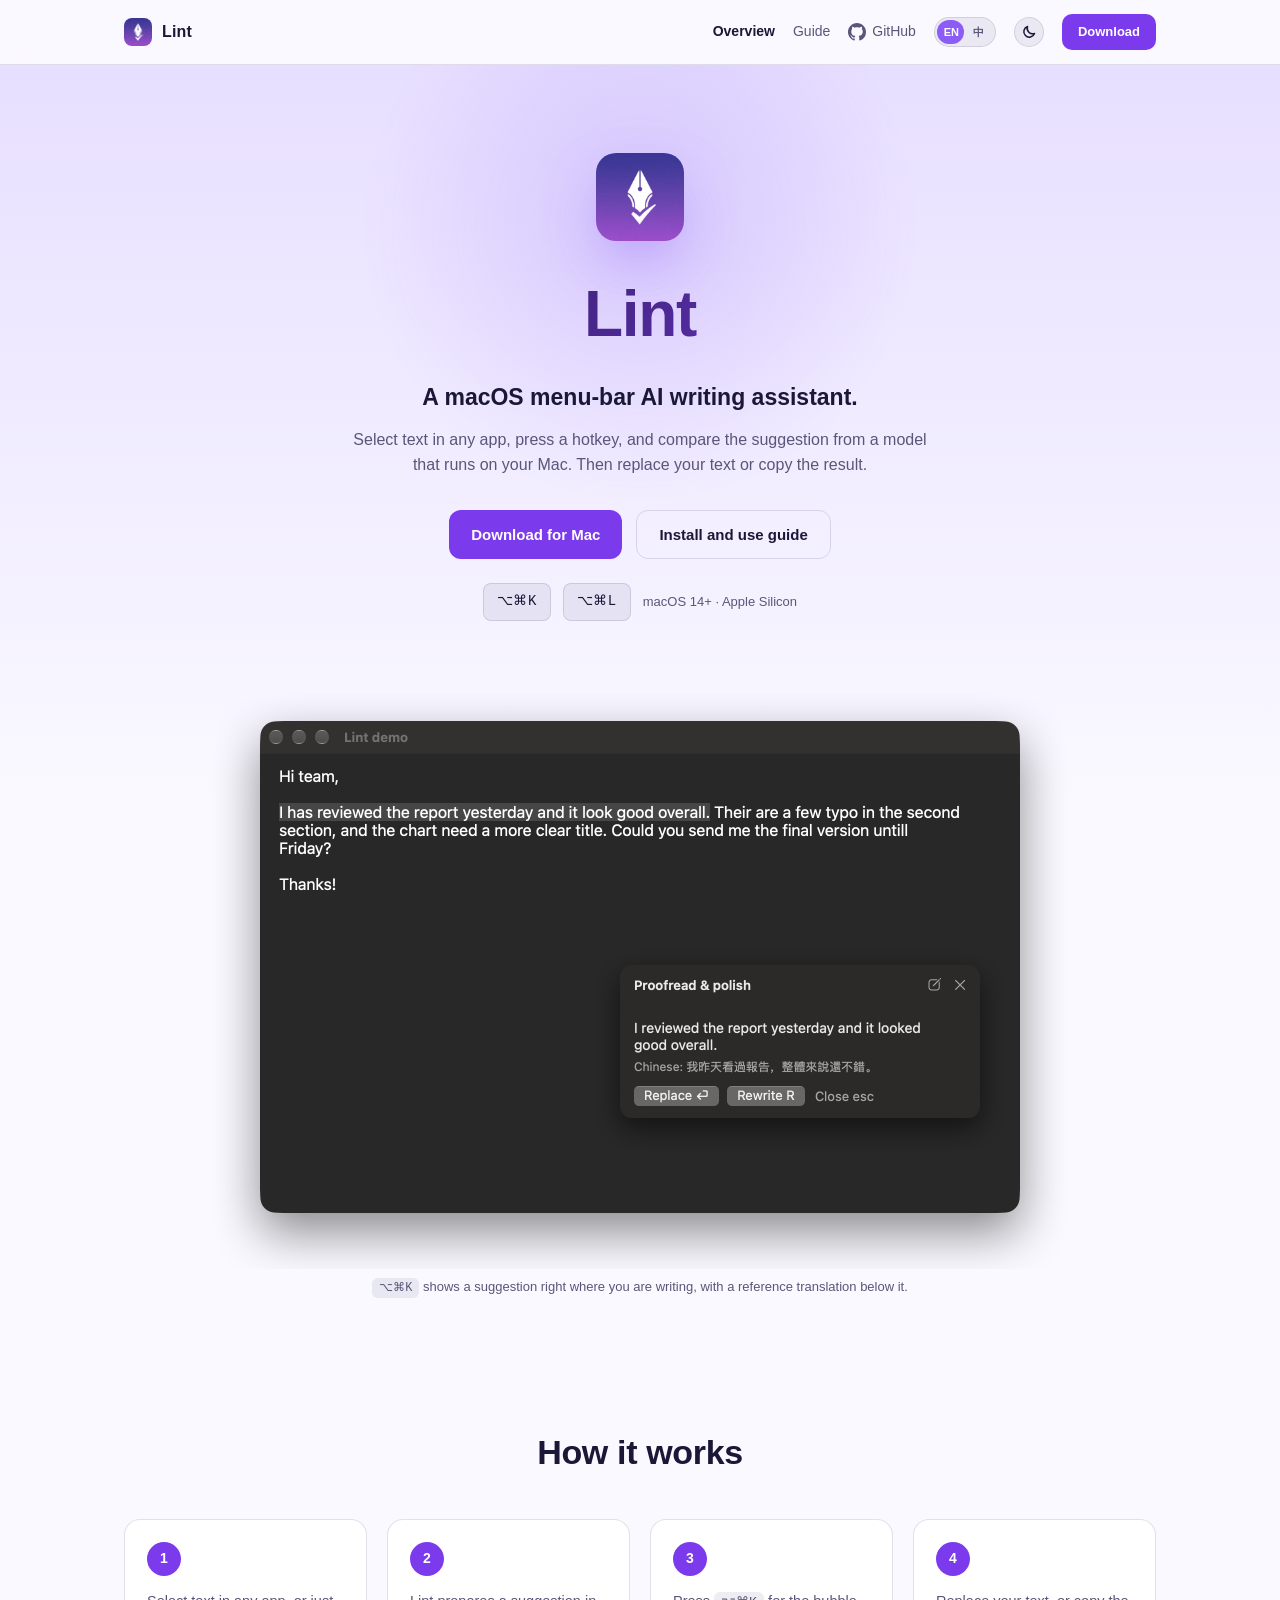
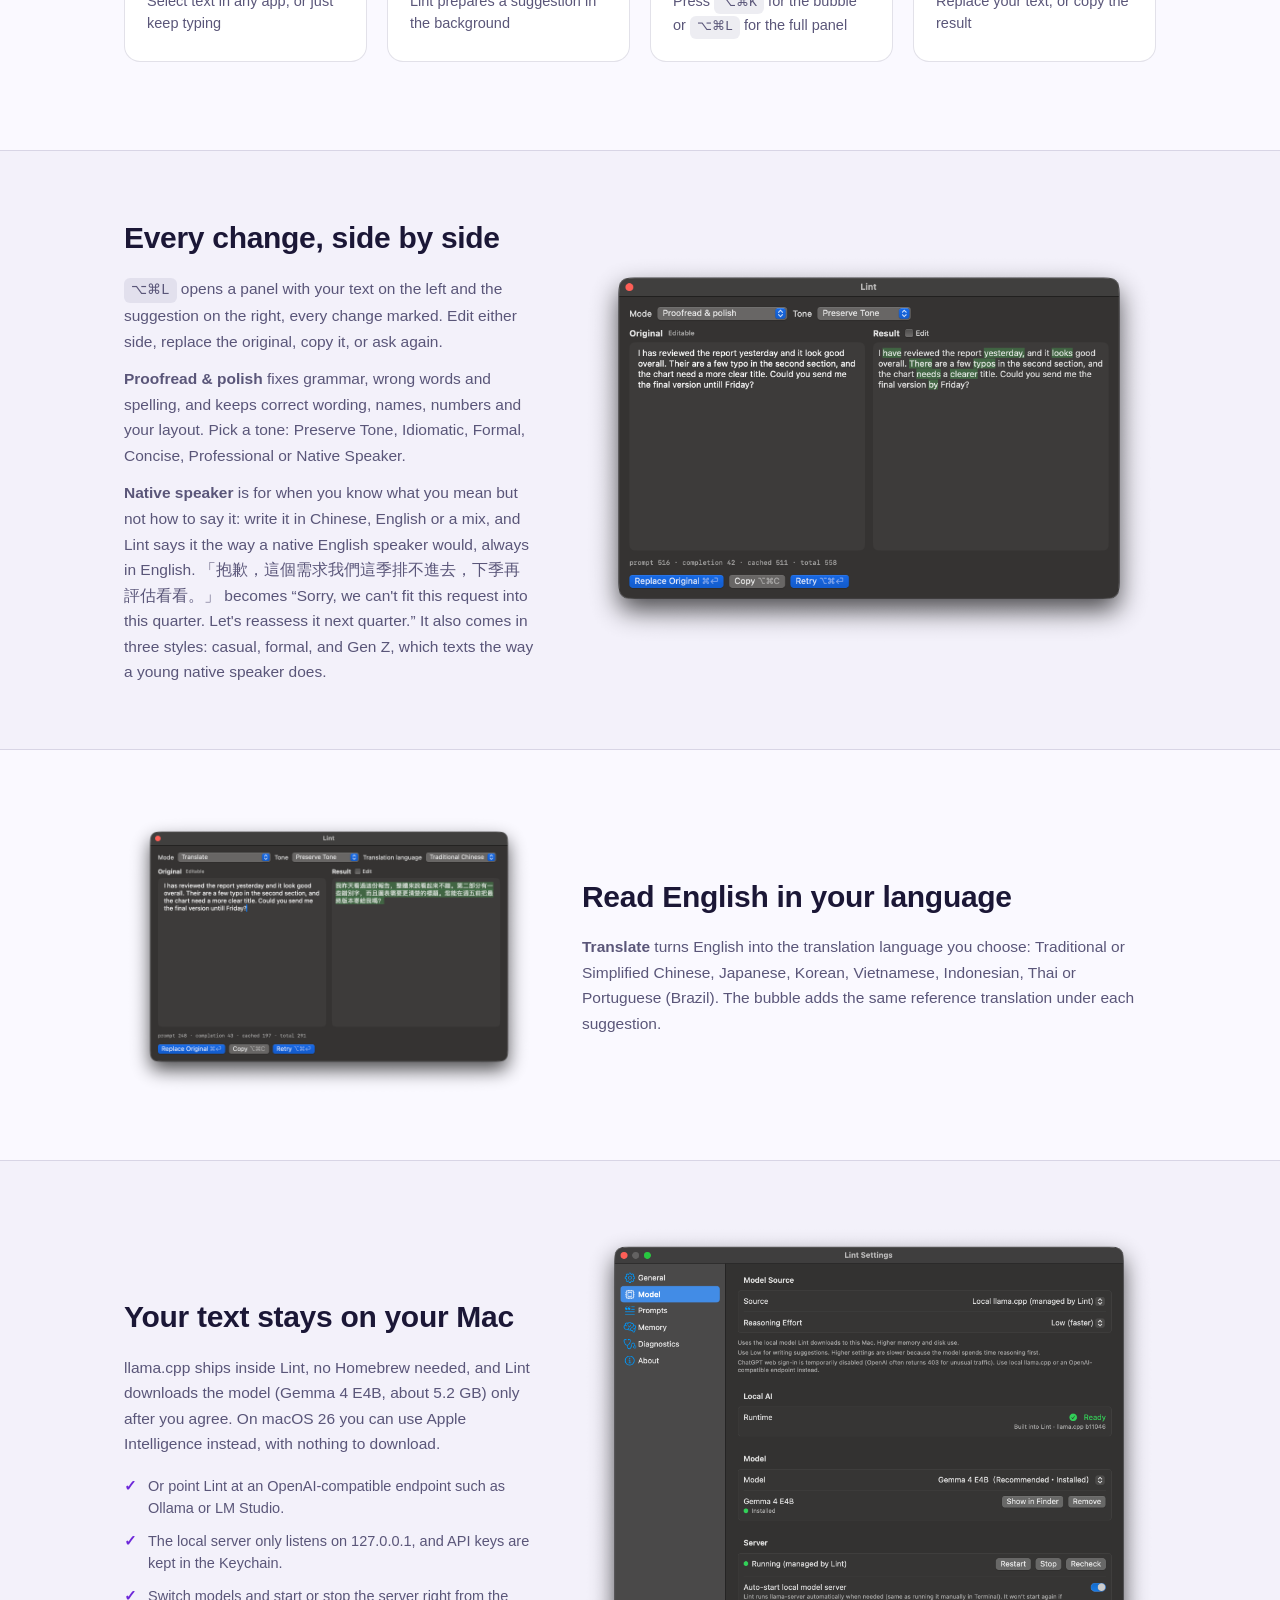
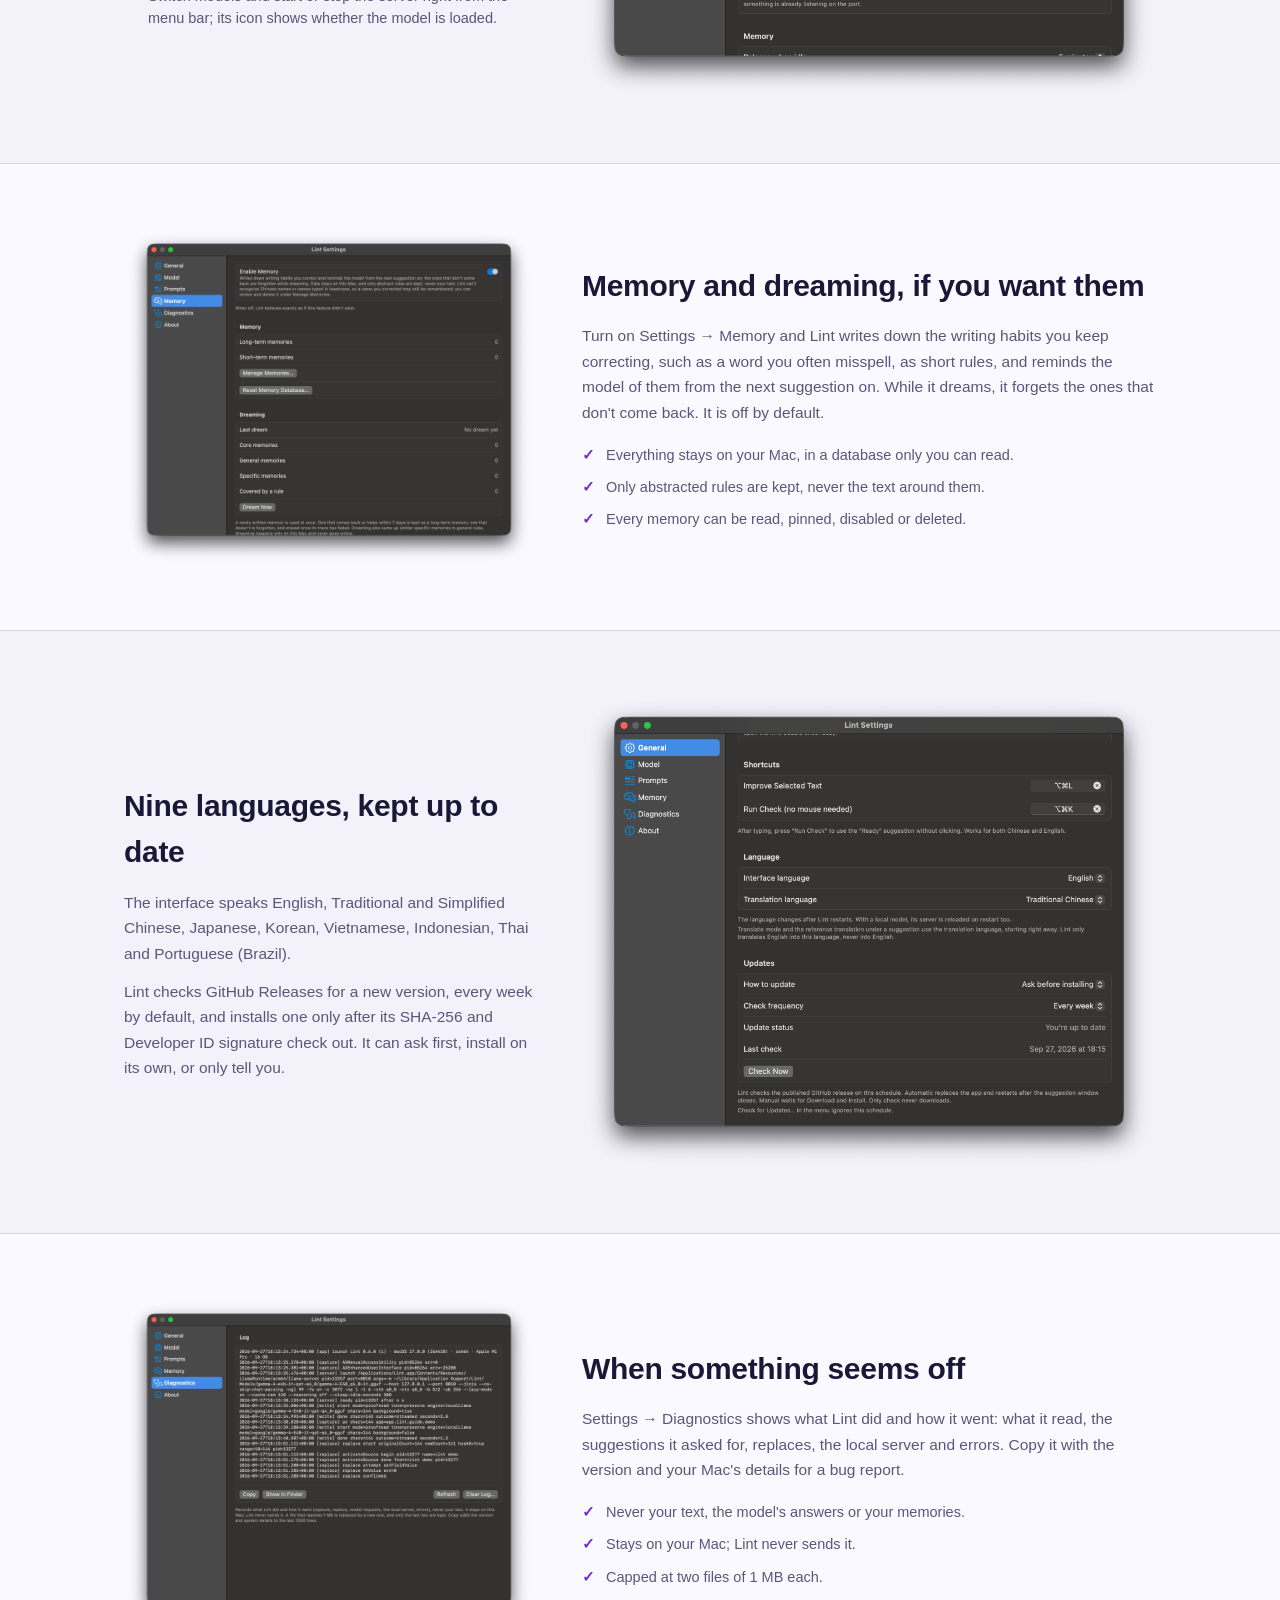
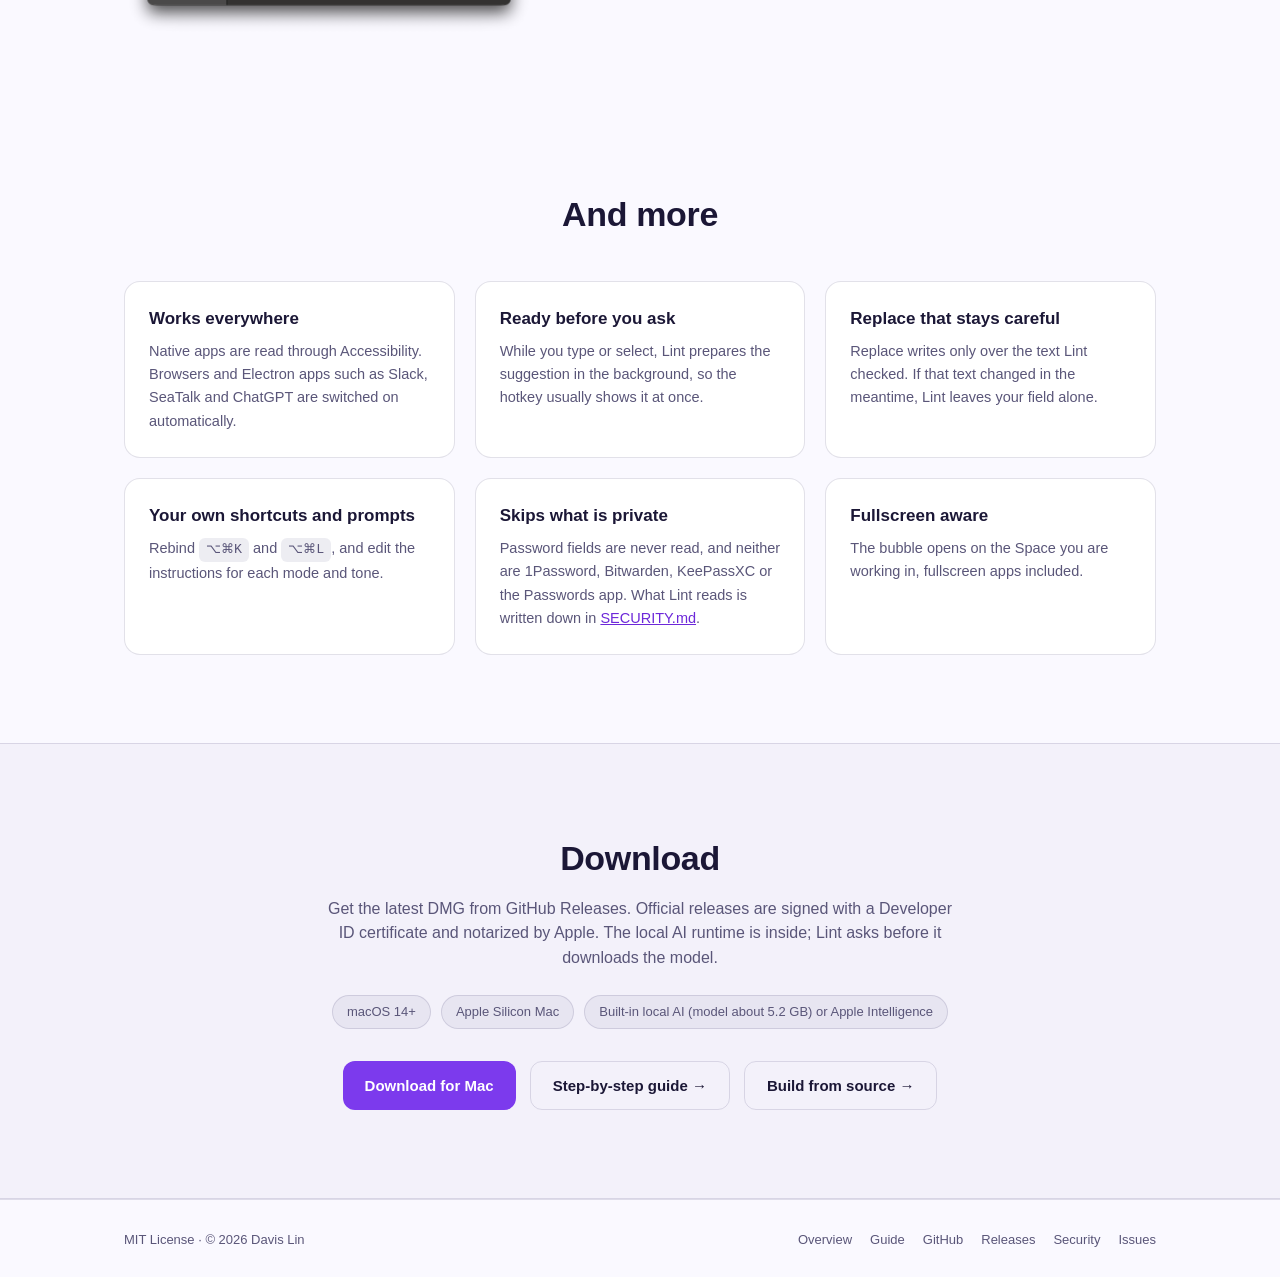
==== docs/index.html @ ec0ea47e "Add the idiomatic tone, which keeps the writer's voice, and fix Apple's native rewrites. Proofreadin" ====
<!doctype html>
<html lang="en">
<head>
<meta charset="utf-8">
<meta name="viewport" content="width=device-width, initial-scale=1">
<title>Lint — macOS menu-bar AI writing assistant</title>
<meta name="description" content="Lint is a macOS menu-bar AI writing assistant. Select text in any app, press a hotkey, compare the suggestion from a model that runs on your Mac, then replace or copy it.">
<meta name="theme-color" content="#0b0a1a">
<meta name="color-scheme" content="dark light">
<script>
/* Sets the theme before the first paint: the saved choice, else the system's. site.js wires the button. */
(function () {
  var theme = null;
  try { theme = localStorage.getItem('lint-theme'); } catch (e) {}
  if (theme !== 'light' && theme !== 'dark') theme = window.matchMedia && matchMedia('(prefers-color-scheme: light)').matches ? 'light' : 'dark';
  document.documentElement.setAttribute('data-theme', theme);
  var meta = document.querySelector('meta[name="theme-color"]');
  if (meta) meta.setAttribute('content', theme === 'light' ? '#faf9ff' : '#0b0a1a');
})();
</script>
<meta property="og:title" content="Lint — macOS menu-bar AI writing assistant">
<meta property="og:description" content="Select text in any app, press a hotkey, compare the suggestion from a model that runs on your Mac, then replace or copy it.">
<meta property="og:type" content="website">
<meta property="og:url" content="https://davislinyd.github.io/Lint/">
<meta property="og:image" content="https://davislinyd.github.io/Lint/assets/guide/en/bubble.png">
<meta name="twitter:card" content="summary_large_image">
<link rel="icon" type="image/png" href="assets/favicon.png">
<link rel="stylesheet" href="assets/site.css">
<style>
  /* Overview page */
  section { padding: 88px 0; }
  section h2 { font-size: clamp(26px, 4vw, 34px); font-weight: 800; letter-spacing: -0.01em; }
  .center { text-align: center; }
  .section-lead { color: var(--text-dim); max-width: 640px; margin: 12px auto 0; font-size: 16px; text-align: center; }

  .hero {
    position: relative;
    overflow: hidden;
    background: linear-gradient(180deg, var(--indigo) 0%, var(--bg) 58%);
    text-align: center;
    padding: 88px 0 40px;
  }
  .hero::before {
    content: "";
    position: absolute;
    top: -120px;
    left: 50%;
    transform: translateX(-50%);
    width: 560px;
    height: 560px;
    background: radial-gradient(circle, var(--violet-glow) 0%, transparent 70%);
    opacity: var(--glow-opacity);
    filter: blur(10px);
    pointer-events: none;
  }
  .hero .wrap { position: relative; }
  .hero-icon { width: 88px; height: 88px; border-radius: 20px; margin: 0 auto 24px; box-shadow: 0 24px 60px -18px rgba(139,92,246,0.65); }
  .hero h1 {
    font-size: clamp(40px, 8vw, 64px);
    font-weight: 800;
    letter-spacing: -0.02em;
    background: linear-gradient(135deg, var(--title-from) 0%, var(--title-to) 100%);
    -webkit-background-clip: text;
    background-clip: text;
    color: transparent;
    margin-bottom: 16px;
  }
  .hero-tagline { font-size: clamp(18px, 2.6vw, 23px); font-weight: 600; margin-bottom: 12px; }
  .hero-sub { font-size: 16px; color: var(--text-dim); max-width: 600px; margin: 0 auto; }
  .hero-actions { display: flex; flex-wrap: wrap; justify-content: center; gap: 14px; margin-top: 32px; }
  .hero-meta { display: flex; flex-wrap: wrap; justify-content: center; align-items: center; gap: 12px; margin-top: 24px; }
  .hero-req { font-size: 13px; color: var(--text-dim); }
  .hero-shot { margin: 44px auto 0; max-width: 900px; }

  .step-grid { display: grid; grid-template-columns: repeat(4, 1fr); gap: 20px; margin: 40px 0 0; padding: 0; list-style: none; }
  .step-grid li { background: var(--bg-elev); border: 1px solid var(--border); border-radius: var(--radius); padding: 22px; }
  .step-num {
    display: flex; align-items: center; justify-content: center;
    width: 34px; height: 34px; border-radius: 50%;
    background: var(--violet); color: #fff; font-weight: 700; font-size: 14px; margin-bottom: 14px;
  }
  .step-grid p { font-size: 14.5px; color: var(--text-dim); line-height: 1.55; }

  .showcase { padding: 64px 0; }
  .showcase .wrap { display: grid; grid-template-columns: minmax(0, 5fr) minmax(0, 7fr); gap: 48px; align-items: center; }
  .showcase.reverse .showcase-text { order: 2; }
  .showcase-text h2 { font-size: clamp(24px, 3.4vw, 30px); margin-bottom: 14px; }
  .showcase-text p { color: var(--text-dim); font-size: 15.5px; line-height: 1.65; }
  .showcase-text p + p { margin-top: 12px; }
  .ticks { margin: 18px 0 0; padding: 0; list-style: none; display: grid; gap: 10px; }
  .ticks li { position: relative; padding-left: 24px; color: var(--text-dim); font-size: 14.5px; line-height: 1.55; }
  .ticks li::before { content: "✓"; position: absolute; left: 0; top: 0; color: var(--violet-light); font-weight: 700; }
  .showcase figure { margin: 0; }
  .band { background: var(--surface-band); border-top: 1px solid var(--border); border-bottom: 1px solid var(--border); }

  .feature-grid { display: grid; grid-template-columns: repeat(3, minmax(0, 1fr)); gap: 20px; margin-top: 40px; }
  .feature-card { background: var(--bg-elev); border: 1px solid var(--border); border-radius: var(--radius); padding: 24px; }
  .feature-card h3 { font-size: 17px; font-weight: 700; margin-bottom: 8px; }
  .feature-card p { font-size: 14.5px; color: var(--text-dim); line-height: 1.6; }
  .feature-card a { color: var(--violet-light); }

  .download { text-align: center; }
  .req-list { display: flex; flex-wrap: wrap; justify-content: center; gap: 10px; margin: 24px 0 32px; padding: 0; list-style: none; }
  .req-list li span { display: inline-block; padding: 6px 14px; border-radius: 999px; background: var(--surface-chip); border: 1px solid var(--border); font-size: 13px; color: var(--text-dim); }
  .download .hero-actions { margin-top: 0; }

  @media (max-width: 860px) {
    .showcase .wrap { grid-template-columns: 1fr; gap: 28px; }
    .showcase.reverse .showcase-text { order: 0; }
    .step-grid { grid-template-columns: 1fr 1fr; }
    .feature-grid { grid-template-columns: 1fr 1fr; }
  }
  @media (max-width: 560px) {
    section { padding: 60px 0; }
    .showcase { padding: 44px 0; }
    .hero { padding: 64px 0 28px; }
    .step-grid, .feature-grid { grid-template-columns: 1fr; }
  }
</style>
</head>
<body>

<header class="topbar">
  <div class="topbar-inner">
    <a class="brand" href="index.html">
      <img class="brand-mark" src="assets/icon.png" alt="Lint">
      <span class="brand-name">Lint</span>
    </a>
    <nav class="topnav">
      <div class="page-links">
        <a class="nav-link" href="index.html" aria-current="page"><span class="en">Overview</span><span class="zh">總覽</span></a>
        <a class="nav-link" href="guide.html"><span class="en">Guide</span><span class="zh">使用教學</span></a>
        <a class="nav-link github" href="https://github.com/davislinyd/Lint" target="_blank" rel="noopener noreferrer">
          <svg width="18" height="18" viewBox="0 0 16 16" fill="currentColor" aria-hidden="true"><path d="M8 0C3.58 0 0 3.58 0 8c0 3.54 2.29 6.53 5.47 7.59.4.07.55-.17.55-.38 0-.19-.01-.82-.01-1.49-2.01.37-2.53-.49-2.69-.94-.09-.23-.48-.94-.82-1.13-.28-.15-.68-.52-.01-.53.63-.01 1.08.58 1.23.82.72 1.21 1.87.87 2.33.66.07-.52.28-.87.51-1.07-1.78-.2-3.64-.89-3.64-3.95 0-.87.31-1.59.82-2.15-.08-.2-.36-1.02.08-2.12 0 0 .67-.21 2.2.82.64-.18 1.32-.27 2-.27.68 0 1.36.09 2 .27 1.53-1.04 2.2-.82 2.2-.82.44 1.1.16 1.92.08 2.12.51.56.82 1.27.82 2.15 0 3.07-1.87 3.75-3.65 3.95.29.25.54.73.54 1.48 0 1.07-.01 1.93-.01 2.2 0 .21.15.46.55.38A8.013 8.013 0 0 0 16 8c0-4.42-3.58-8-8-8z"/></svg>
          <span>GitHub</span>
        </a>
      </div>
      <input type="checkbox" id="lang-toggle" class="lang-toggle">
      <label for="lang-toggle" class="lang-switch" aria-label="Switch language / 切換語言">
        <span>EN</span><span>中</span>
      </label>
      <button type="button" id="theme-toggle" class="theme-switch" aria-pressed="false" aria-label="Light theme / 淺色主題" title="Light / dark · 淺色／深色" hidden>
        <svg class="icon-sun" width="16" height="16" viewBox="0 0 16 16" fill="none" stroke="currentColor" stroke-width="1.5" stroke-linecap="round" aria-hidden="true"><circle cx="8" cy="8" r="3"/><path d="M8 1.5V3M8 13v1.5M1.5 8H3M13 8h1.5M3.4 3.4l1.1 1.1M11.5 11.5l1.1 1.1M3.4 12.6l1.1-1.1M11.5 4.5l1.1-1.1"/></svg>
        <svg class="icon-moon" width="16" height="16" viewBox="0 0 16 16" fill="none" stroke="currentColor" stroke-width="1.5" stroke-linejoin="round" aria-hidden="true"><path d="M13.5 9.5A5.5 5.5 0 0 1 6.5 2.5a5.5 5.5 0 1 0 7 7z"/></svg>
      </button>
      <a class="btn btn-primary btn-small" href="https://github.com/davislinyd/Lint/releases/latest" target="_blank" rel="noopener noreferrer">
        <span class="en">Download</span><span class="zh">下載</span>
      </a>
    </nav>
  </div>
</header>

<main id="top">

  <section class="hero">
    <div class="wrap">
      <img class="hero-icon" src="assets/icon.png" alt="Lint app icon">
      <h1>Lint</h1>
      <p class="hero-tagline">
        <span class="en">A macOS menu-bar AI writing assistant.</span>
        <span class="zh">macOS 選單列 AI 寫作助手。</span>
      </p>
      <p class="hero-sub">
        <span class="en">Select text in any app, press a hotkey, and compare the suggestion from a model that runs on your Mac. Then replace your text or copy the result.</span>
        <span class="zh">在任何 App 選取文字、按下快捷鍵，就能比對在你 Mac 上執行的模型給的建議，然後直接取代原文或複製結果。</span>
      </p>
      <div class="hero-actions">
        <a class="btn btn-primary" href="https://github.com/davislinyd/Lint/releases/latest" target="_blank" rel="noopener noreferrer">
          <span class="en">Download for Mac</span><span class="zh">下載 Mac 版</span>
        </a>
        <a class="btn btn-ghost" href="guide.html">
          <span class="en">Install and use guide</span><span class="zh">安裝與使用教學</span>
        </a>
      </div>
      <div class="hero-meta">
        <span class="kbd">⌥⌘K</span>
        <span class="kbd">⌥⌘L</span>
        <span class="hero-req">macOS 14+ · Apple Silicon</span>
      </div>
      <figure class="hero-shot">
        <a class="shot en" href="assets/guide/en/bubble.png" target="_blank" rel="noopener"><img src="assets/guide/en/bubble.png" alt="The Lint suggestion bubble next to a selected sentence" width="872" height="604"></a>
        <a class="shot zh" href="assets/guide/zh/bubble.png" target="_blank" rel="noopener"><img src="assets/guide/zh/bubble.png" alt="選取的句子旁出現 Lint 的建議浮窗" width="872" height="604" loading="lazy"></a>
        <figcaption><span class="en"><span class="kbd-inline">⌥⌘K</span> shows a suggestion right where you are writing, with a reference translation below it.</span><span class="zh"><span class="kbd-inline">⌥⌘K</span> 在你寫字的地方直接顯示建議，下方附上參考譯文。</span></figcaption>
      </figure>
    </div>
  </section>

  <section id="how-it-works">
    <div class="wrap">
      <h2 class="center"><span class="en">How it works</span><span class="zh">運作方式</span></h2>
      <ol class="step-grid">
        <li>
          <span class="step-num">1</span>
          <p class="en">Select text in any app, or just keep typing</p>
          <p class="zh">在任何 App 選取文字，或直接繼續打字</p>
        </li>
        <li>
          <span class="step-num">2</span>
          <p class="en">Lint prepares a suggestion in the background</p>
          <p class="zh">Lint 在背景先準備好建議</p>
        </li>
        <li>
          <span class="step-num">3</span>
          <p class="en">Press <span class="kbd-inline">⌥⌘K</span> for the bubble or <span class="kbd-inline">⌥⌘L</span> for the full panel</p>
          <p class="zh">按 <span class="kbd-inline">⌥⌘K</span> 開浮窗，或按 <span class="kbd-inline">⌥⌘L</span> 開完整面板</p>
        </li>
        <li>
          <span class="step-num">4</span>
          <p class="en">Replace your text, or copy the result</p>
          <p class="zh">取代原文，或複製結果</p>
        </li>
      </ol>
    </div>
  </section>

  <section class="showcase band" id="panel">
    <div class="wrap">
      <div class="showcase-text">
        <h2><span class="en">Every change, side by side</span><span class="zh">每一處修改，並排比對</span></h2>
        <p class="en"><span class="kbd-inline">⌥⌘L</span> opens a panel with your text on the left and the suggestion on the right, every change marked. Edit either side, replace the original, copy it, or ask again.</p>
        <p class="zh"><span class="kbd-inline">⌥⌘L</span> 打開雙欄面板，左邊是原文，右邊是建議，每一處修改都標出來。兩邊都能編輯，可以取代原文、複製，或重新產生。</p>
        <p class="en"><strong>Proofread &amp; polish</strong> fixes grammar, wrong words and spelling, and keeps correct wording, names, numbers and your layout. Pick a tone: Preserve Tone, Idiomatic, Formal, Concise, Professional or Native Speaker.</p>
        <p class="zh"><strong>「文法校對與潤飾」</strong>修正文法、用錯的字與拼字，保留正確的用字、人名、數字與版面。語氣可選保留原語氣、「道地」、正式、簡潔、專業或「母語人士」。</p>
        <p class="en"><strong>Native speaker</strong> is for when you know what you mean but not how to say it: write it in Chinese, English or a mix, and Lint says it the way a native English speaker would, always in English. 「抱歉，這個需求我們這季排不進去，下季再評估看看。」 becomes “Sorry, we can't fit this request into this quarter. Let's reassess it next quarter.” It also comes in three styles: casual, formal, and Gen Z, which texts the way a young native speaker does.</p>
        <p class="zh"><strong>「母語人士」</strong>適合知道想說什麼、卻不知道英文怎麼說的時候：用中文、英文或中英夾雜寫下來，Lint 會用英語母語者會說的方式寫成英文。「抱歉，這個需求我們這季排不進去，下季再評估看看。」會變成 “Sorry, we can't fit this request into this quarter. Let's reassess it next quarter.”。另有輕鬆、正式與 Gen Z 三種風格，Gen Z 會像年輕的母語者那樣傳訊息。</p>
      </div>
      <figure>
        <a class="shot en" href="assets/guide/en/panel.png" target="_blank" rel="noopener"><img src="assets/guide/en/panel.png" alt="The full panel with the original on the left and the corrected text on the right" width="872" height="600" loading="lazy"></a>
        <a class="shot zh" href="assets/guide/zh/panel.png" target="_blank" rel="noopener"><img src="assets/guide/zh/panel.png" alt="完整面板：左邊是原文，右邊是修正後的文字" width="872" height="600" loading="lazy"></a>
      </figure>
    </div>
  </section>

  <section class="showcase reverse" id="translate">
    <div class="wrap">
      <div class="showcase-text">
        <h2><span class="en">Read English in your language</span><span class="zh">用你的語言讀懂英文</span></h2>
        <p class="en"><strong>Translate</strong> turns English into the translation language you choose: Traditional or Simplified Chinese, Japanese, Korean, Vietnamese, Indonesian, Thai or Portuguese (Brazil). The bubble adds the same reference translation under each suggestion.</p>
        <p class="zh"><strong>「翻譯」</strong>把英文翻成你選的翻譯語言：繁體或簡體中文、日文、韓文、越南文、印尼文、泰文或葡萄牙文（巴西）。浮窗也會在每個建議下方附上同一種語言的參考譯文。</p>
      </div>
      <figure>
        <a class="shot en" href="assets/guide/en/panel-translate.png" target="_blank" rel="noopener"><img src="assets/guide/en/panel-translate.png" alt="The full panel translating English into Traditional Chinese" width="872" height="600" loading="lazy"></a>
        <a class="shot zh" href="assets/guide/zh/panel-translate.png" target="_blank" rel="noopener"><img src="assets/guide/zh/panel-translate.png" alt="完整面板把英文翻成繁體中文" width="872" height="600" loading="lazy"></a>
      </figure>
    </div>
  </section>

  <section class="showcase band" id="local-ai">
    <div class="wrap">
      <div class="showcase-text">
        <h2><span class="en">Your text stays on your Mac</span><span class="zh">文字留在你的 Mac 上</span></h2>
        <p class="en">llama.cpp ships inside Lint, no Homebrew needed, and Lint downloads the model (Gemma 4 E4B, about 5.2 GB) only after you agree. On macOS 26 you can use Apple Intelligence instead, with nothing to download.</p>
        <p class="zh">llama.cpp 已經包在 Lint 裡，不需要 Homebrew；模型（Gemma 4 E4B，約 5.2 GB）要等你同意才下載。在 macOS 26 也可以改用 Apple Intelligence，不必下載任何東西。</p>
        <ul class="ticks en">
          <li>Or point Lint at an OpenAI-compatible endpoint such as Ollama or LM Studio.</li>
          <li>The local server only listens on 127.0.0.1, and API keys are kept in the Keychain.</li>
          <li>Switch models and start or stop the server right from the menu bar; its icon shows whether the model is loaded.</li>
        </ul>
        <ul class="ticks zh">
          <li>也可以改接 Ollama、LM Studio 等 OpenAI 相容端點。</li>
          <li>本機服務只監聽 127.0.0.1，API Key 存在鑰匙圈。</li>
          <li>在選單列就能切換模型、啟動或停止服務；圖示會顯示模型是否已載入。</li>
        </ul>
      </div>
      <figure>
        <a class="shot en" href="assets/guide/en/settings-model.png" target="_blank" rel="noopener"><img src="assets/guide/en/settings-model.png" alt="Settings, Model: Lint's local llama.cpp running Gemma 4 E4B" width="984" height="812" loading="lazy"></a>
        <a class="shot zh" href="assets/guide/zh/settings-model.png" target="_blank" rel="noopener"><img src="assets/guide/zh/settings-model.png" alt="設定的模型頁：Lint 管理的本機 llama.cpp 執行 Gemma 4 E4B" width="984" height="812" loading="lazy"></a>
      </figure>
    </div>
  </section>

  <section class="showcase reverse" id="memory">
    <div class="wrap">
      <div class="showcase-text">
        <h2><span class="en">Memory and dreaming, if you want them</span><span class="zh">記憶與作夢，想用再開</span></h2>
        <p class="en">Turn on Settings → Memory and Lint writes down the writing habits you keep correcting, such as a word you often misspell, as short rules, and reminds the model of them from the next suggestion on. While it dreams, it forgets the ones that don't come back. It is off by default.</p>
        <p class="zh">在「設定 → 記憶」開啟後，Lint 會把你反覆修正的寫作習慣（例如常拼錯的字）記成簡短規則，下一次建議就開始提醒模型；作夢時會忘掉沒再出現的。預設關閉。</p>
        <ul class="ticks en">
          <li>Everything stays on your Mac, in a database only you can read.</li>
          <li>Only abstracted rules are kept, never the text around them.</li>
          <li>Every memory can be read, pinned, disabled or deleted.</li>
        </ul>
        <ul class="ticks zh">
          <li>全部只存在你的 Mac，資料庫只有你本人可讀。</li>
          <li>只保存抽象後的規則，不保存周圍的文字。</li>
          <li>每一條記憶都能查看、釘選、停用或刪除。</li>
        </ul>
      </div>
      <figure>
        <a class="shot en" href="assets/guide/en/settings-memory.png" target="_blank" rel="noopener"><img src="assets/guide/en/settings-memory.png" alt="Settings, Memory: memory on, with its dreaming section" width="984" height="812" loading="lazy"></a>
        <a class="shot zh" href="assets/guide/zh/settings-memory.png" target="_blank" rel="noopener"><img src="assets/guide/zh/settings-memory.png" alt="設定的記憶頁：已啟用記憶，以及作夢區" width="984" height="812" loading="lazy"></a>
      </figure>
    </div>
  </section>

  <section class="showcase band" id="languages">
    <div class="wrap">
      <div class="showcase-text">
        <h2><span class="en">Nine languages, kept up to date</span><span class="zh">九種語言，隨時保持最新</span></h2>
        <p class="en">The interface speaks English, Traditional and Simplified Chinese, Japanese, Korean, Vietnamese, Indonesian, Thai and Portuguese (Brazil).</p>
        <p class="zh">介面支援英文、繁體與簡體中文、日文、韓文、越南文、印尼文、泰文與葡萄牙文（巴西）。</p>
        <p class="en">Lint checks GitHub Releases for a new version, every week by default, and installs one only after its SHA-256 and Developer ID signature check out. It can ask first, install on its own, or only tell you.</p>
        <p class="zh">Lint 會到 GitHub Releases 檢查新版（預設每週），SHA-256 與 Developer ID 簽章都核對無誤才安裝。可以設成先問你、自動安裝，或只通知你。</p>
      </div>
      <figure>
        <a class="shot en" href="assets/guide/en/settings-updates.png" target="_blank" rel="noopener"><img src="assets/guide/en/settings-updates.png" alt="Settings, General: language and update settings" width="984" height="812" loading="lazy"></a>
        <a class="shot zh" href="assets/guide/zh/settings-updates.png" target="_blank" rel="noopener"><img src="assets/guide/zh/settings-updates.png" alt="設定的一般頁：語言與更新設定" width="984" height="812" loading="lazy"></a>
      </figure>
    </div>
  </section>

  <section class="showcase reverse" id="diagnostics">
    <div class="wrap">
      <div class="showcase-text">
        <h2><span class="en">When something seems off</span><span class="zh">覺得怪怪的時候</span></h2>
        <p class="en">Settings → Diagnostics shows what Lint did and how it went: what it read, the suggestions it asked for, replaces, the local server and errors. Copy it with the version and your Mac's details for a bug report.</p>
        <p class="zh">「設定 → 診斷」顯示 Lint 做了什麼、結果如何：讀了什麼、要了哪些建議、取代、本機服務與錯誤。拷貝時會附上版本與這台 Mac 的資訊，方便回報問題。</p>
        <ul class="ticks en">
          <li>Never your text, the model's answers or your memories.</li>
          <li>Stays on your Mac; Lint never sends it.</li>
          <li>Capped at two files of 1 MB each.</li>
        </ul>
        <ul class="ticks zh">
          <li>不含你的文字、模型的回答或你的記憶。</li>
          <li>只存在你的 Mac，Lint 不會送出。</li>
          <li>最多兩個各 1 MB 的檔案。</li>
        </ul>
      </div>
      <figure>
        <a class="shot en" href="assets/guide/en/settings-diagnostics.png" target="_blank" rel="noopener"><img src="assets/guide/en/settings-diagnostics.png" alt="Settings, Diagnostics: the log after a suggestion was replaced" width="984" height="812" loading="lazy"></a>
        <a class="shot zh" href="assets/guide/zh/settings-diagnostics.png" target="_blank" rel="noopener"><img src="assets/guide/zh/settings-diagnostics.png" alt="設定的診斷頁：取代一次建議後的記錄" width="984" height="812" loading="lazy"></a>
      </figure>
    </div>
  </section>

  <section id="features">
    <div class="wrap">
      <h2 class="center"><span class="en">And more</span><span class="zh">還有這些</span></h2>
      <div class="feature-grid">
        <article class="feature-card">
          <h3><span class="en">Works everywhere</span><span class="zh">隨處可用</span></h3>
          <p class="en">Native apps are read through Accessibility. Browsers and Electron apps such as Slack, SeaTalk and ChatGPT are switched on automatically.</p>
          <p class="zh">原生 App 透過輔助功能讀取；瀏覽器與 Slack、SeaTalk、ChatGPT 等 Electron App 由 Lint 自動開啟。</p>
        </article>
        <article class="feature-card">
          <h3><span class="en">Ready before you ask</span><span class="zh">還沒按就準備好</span></h3>
          <p class="en">While you type or select, Lint prepares the suggestion in the background, so the hotkey usually shows it at once.</p>
          <p class="zh">你打字或選取時，Lint 就在背景準備建議，按下快捷鍵通常馬上就有。</p>
        </article>
        <article class="feature-card">
          <h3><span class="en">Replace that stays careful</span><span class="zh">謹慎的取代</span></h3>
          <p class="en">Replace writes only over the text Lint checked. If that text changed in the meantime, Lint leaves your field alone.</p>
          <p class="zh">取代只會寫在 Lint 檢查過的那段原文上；原文若在這之間被改動，Lint 就不動你的輸入框。</p>
        </article>
        <article class="feature-card">
          <h3><span class="en">Your own shortcuts and prompts</span><span class="zh">自訂快捷鍵與提示詞</span></h3>
          <p class="en">Rebind <span class="kbd-inline">⌥⌘K</span> and <span class="kbd-inline">⌥⌘L</span>, and edit the instructions for each mode and tone.</p>
          <p class="zh"><span class="kbd-inline">⌥⌘K</span> 與 <span class="kbd-inline">⌥⌘L</span> 都能重新綁定，每個模式與語氣的指示也都能修改。</p>
        </article>
        <article class="feature-card">
          <h3><span class="en">Skips what is private</span><span class="zh">不碰私密的東西</span></h3>
          <p class="en">Password fields are never read, and neither are 1Password, Bitwarden, KeePassXC or the Passwords app. What Lint reads is written down in <a href="https://github.com/davislinyd/Lint/blob/main/SECURITY.md" target="_blank" rel="noopener noreferrer">SECURITY.md</a>.</p>
          <p class="zh">密碼欄位一律不讀，1Password、Bitwarden、KeePassXC 與系統的「密碼」App 也不讀。Lint 會讀什麼，寫在 <a href="https://github.com/davislinyd/Lint/blob/main/SECURITY.md" target="_blank" rel="noopener noreferrer">SECURITY.md</a>。</p>
        </article>
        <article class="feature-card">
          <h3><span class="en">Fullscreen aware</span><span class="zh">全螢幕也能用</span></h3>
          <p class="en">The bubble opens on the Space you are working in, fullscreen apps included.</p>
          <p class="zh">浮窗會出現在你正在使用的 Space，包含全螢幕 App。</p>
        </article>
      </div>
    </div>
  </section>

  <section class="download band" id="download">
    <div class="wrap">
      <h2><span class="en">Download</span><span class="zh">下載</span></h2>
      <p class="section-lead">
        <span class="en">Get the latest DMG from GitHub Releases. Official releases are signed with a Developer ID certificate and notarized by Apple. The local AI runtime is inside; Lint asks before it downloads the model.</span>
        <span class="zh">到 GitHub Releases 下載最新的 DMG。正式版以 Developer ID 憑證簽署並通過 Apple 公證。本機 AI 執行環境已內建，模型會在詢問你之後才下載。</span>
      </p>
      <ul class="req-list">
        <li><span>macOS 14+</span></li>
        <li><span>Apple Silicon Mac</span></li>
        <li><span class="en">Built-in local AI (model about 5.2 GB) or Apple Intelligence</span><span class="zh">內建本機 AI（模型約 5.2 GB）或 Apple Intelligence</span></li>
      </ul>
      <div class="hero-actions">
        <a class="btn btn-primary" href="https://github.com/davislinyd/Lint/releases/latest" target="_blank" rel="noopener noreferrer">
          <span class="en">Download for Mac</span><span class="zh">下載 Mac 版</span>
        </a>
        <a class="btn btn-ghost" href="guide.html">
          <span class="en">Step-by-step guide →</span><span class="zh">逐步安裝教學 →</span>
        </a>
        <a class="btn btn-ghost" href="https://github.com/davislinyd/Lint#readme" target="_blank" rel="noopener noreferrer">
          <span class="en">Build from source →</span><span class="zh">從原始碼建置 →</span>
        </a>
      </div>
    </div>
  </section>

</main>

<footer class="site-footer">
  <div class="wrap footer-inner">
    <p>MIT License · © 2026 Davis Lin</p>
    <nav class="footer-nav">
      <a href="index.html"><span class="en">Overview</span><span class="zh">總覽</span></a>
      <a href="guide.html"><span class="en">Guide</span><span class="zh">使用教學</span></a>
      <a href="https://github.com/davislinyd/Lint" target="_blank" rel="noopener noreferrer">GitHub</a>
      <a href="https://github.com/davislinyd/Lint/releases" target="_blank" rel="noopener noreferrer">Releases</a>
      <a href="https://github.com/davislinyd/Lint/blob/main/SECURITY.md" target="_blank" rel="noopener noreferrer">Security</a>
      <a href="https://github.com/davislinyd/Lint/issues" target="_blank" rel="noopener noreferrer">Issues</a>
    </nav>
  </div>
</footer>

<script src="assets/site.js"></script>
</body>
</html>
---- docs/assets/site.css ----
/* Shared by every page of the Lint site: tokens, light and dark theme, language switch, top bar, buttons, screenshots, footer. */
:root {
  color-scheme: dark;
  --bg: #0b0a1a;
  --bg-elev: rgba(255,255,255,0.045);
  --border: rgba(255,255,255,0.10);
  --text: #f5f3ff;
  --text-dim: #b7b2d6;
  --indigo: #241c58;
  --violet: #7c3aed;
  --violet-light: #a78bfa;
  --violet-glow: #8b5cf6;
  --green: #86efac;
  --amber: #fcd34d;
  --radius: 16px;
  /* What differs between the themes beyond the colors above. */
  --topbar-bg: rgba(11,10,26,0.8);
  --surface-band: rgba(255,255,255,0.02);
  --surface-chip: rgba(255,255,255,0.06);
  --surface-ctl: rgba(255,255,255,0.08);
  --surface-key: rgba(255,255,255,0.10);
  --note-bg: rgba(252,211,77,0.07);
  --note-border: rgba(252,211,77,0.25);
  --title-from: #ffffff;
  --title-to: var(--violet-light);
  --glow-opacity: 0.35;
  --switch-on: #ffffff;
  --switch-off: var(--text);
}

/* Light theme. The page head sets data-theme before the first paint (the saved choice, else the system's),
   and the button in the top bar changes it (site.js). The screenshots are dark and stay as they are. */
:root[data-theme="light"] {
  color-scheme: light;
  --bg: #faf9ff;
  --bg-elev: #ffffff;
  --border: rgba(36,28,88,0.13);
  --text: #1b1736;
  --text-dim: #5a5679;
  --indigo: #e7dfff;
  --violet-light: #6d28d9; /* the accent as text: links, ticks, numbers */
  --green: #15803d;
  --amber: #92400e;
  --topbar-bg: rgba(250,249,255,0.82);
  --surface-band: rgba(36,28,88,0.03);
  --surface-chip: rgba(36,28,88,0.05);
  --surface-ctl: rgba(36,28,88,0.07);
  --surface-key: rgba(36,28,88,0.08);
  --note-bg: rgba(217,119,6,0.08);
  --note-border: rgba(180,83,9,0.30);
  --title-from: #1b1736;
  --title-to: #7c3aed;
  --glow-opacity: 0.22;
  --switch-off: var(--text-dim);
}

* { box-sizing: border-box; }
html, body { margin: 0; padding: 0; }
html { scroll-padding-top: 76px; }
body {
  background: var(--bg);
  color: var(--text);
  font-family: -apple-system, BlinkMacSystemFont, "PingFang TC", "Segoe UI", "Microsoft JhengHei", Helvetica, Arial, sans-serif;
  line-height: 1.55;
  -webkit-font-smoothing: antialiased;
}
img { max-width: 100%; height: auto; display: block; }
h1, h2, h3, p { margin: 0; }

.wrap { max-width: var(--maxw, 1080px); margin: 0 auto; padding: 0 24px; }

/* Language switch: pure CSS, remembered across pages by site.js.
   !important keeps it ahead of any component rule that sets display on the same element. */
.zh { display: none !important; }
body:has(#lang-toggle:checked) .en { display: none !important; }
body:has(#lang-toggle:checked) span.zh { display: inline !important; }
body:has(#lang-toggle:checked) :is(p, div, ul, ol, h1, h2, h3, figure, a.shot).zh { display: block !important; }

a:focus-visible, button:focus-visible {
  outline: 2px solid var(--violet-light);
  outline-offset: 3px;
  border-radius: 4px;
}

/* Top bar */
.topbar {
  position: sticky;
  top: 0;
  z-index: 10;
  background: var(--topbar-bg);
  backdrop-filter: blur(10px);
  -webkit-backdrop-filter: blur(10px);
  border-bottom: 1px solid var(--border);
}
.topbar-inner { max-width: 1080px; margin: 0 auto; display: flex; align-items: center; justify-content: space-between; padding: 14px 24px; gap: 16px; }
.brand { display: flex; align-items: center; gap: 10px; text-decoration: none; color: var(--text); }
.brand-mark { width: 28px; height: 28px; border-radius: 8px; }
.brand-name { font-weight: 700; font-size: 16px; letter-spacing: 0.2px; }
.topnav { display: flex; align-items: center; gap: 18px; }
.page-links { display: flex; align-items: center; gap: 18px; }

.nav-link { display: flex; align-items: center; gap: 6px; text-decoration: none; color: var(--text-dim); font-size: 14px; }
.nav-link:hover { color: var(--text); }
.nav-link[aria-current="page"] { color: var(--text); font-weight: 600; }

.lang-toggle { position: absolute; opacity: 0; width: 1px; height: 1px; }
.lang-switch {
  position: relative;
  display: inline-flex;
  align-items: center;
  justify-content: space-between;
  width: 62px;
  height: 30px;
  padding: 0 3px;
  background: var(--surface-ctl);
  border: 1px solid var(--border);
  border-radius: 999px;
  cursor: pointer;
  user-select: none;
}
.lang-switch::before {
  content: "";
  position: absolute;
  top: 2px;
  left: 2px;
  width: 27px;
  height: 24px;
  border-radius: 999px;
  background: var(--violet-glow);
  transition: transform 0.2s ease;
}
body:has(#lang-toggle:checked) .lang-switch::before { transform: translateX(29px); }
.lang-switch span { position: relative; z-index: 1; width: 27px; text-align: center; font-size: 11px; font-weight: 700; color: var(--switch-off); }
.lang-switch span:first-child { color: var(--switch-on); }
body:has(#lang-toggle:checked) .lang-switch span:first-child { color: var(--switch-off); }
body:has(#lang-toggle:checked) .lang-switch span:last-child { color: var(--switch-on); }
.lang-toggle:focus-visible + .lang-switch { outline: 2px solid var(--violet-light); outline-offset: 3px; }

/* Light / dark switch: shows the theme it switches to. Hidden until site.js runs, since it needs JavaScript. */
.theme-switch {
  display: inline-flex;
  align-items: center;
  justify-content: center;
  width: 30px;
  height: 30px;
  padding: 0;
  background: var(--surface-ctl);
  border: 1px solid var(--border);
  border-radius: 50%;
  color: var(--text);
  cursor: pointer;
}
.theme-switch[hidden] { display: none; }
.theme-switch:hover { background: var(--surface-key); }
.theme-switch svg { display: none; }
:root[data-theme="dark"] .theme-switch .icon-sun,
:root[data-theme="light"] .theme-switch .icon-moon { display: block; }

/* Buttons and keys */
.btn {
  display: inline-flex;
  align-items: center;
  gap: 8px;
  padding: 12px 22px;
  border-radius: 12px;
  font-weight: 600;
  font-size: 15px;
  text-decoration: none;
  transition: transform 0.15s ease, background 0.15s ease;
  white-space: nowrap;
}
.btn-primary { background: var(--violet); color: #fff; }
.btn-primary:hover { background: #6d28d9; transform: translateY(-1px); }
.btn-ghost { background: transparent; border: 1px solid var(--border); color: var(--text); }
.btn-ghost:hover { background: var(--surface-chip); }
.btn-small { padding: 8px 16px; font-size: 13px; border-radius: 10px; }

.kbd {
  display: inline-flex;
  align-items: center;
  padding: 7px 13px;
  border-radius: 8px;
  background: var(--surface-ctl);
  border: 1px solid var(--border);
  font-family: ui-monospace, SFMono-Regular, Menlo, monospace;
  font-size: 14px;
  letter-spacing: 0.5px;
}
.kbd-inline {
  display: inline-block;
  padding: 1px 7px;
  border-radius: 6px;
  background: var(--surface-key);
  font-family: ui-monospace, SFMono-Regular, Menlo, monospace;
  font-size: 0.92em;
  white-space: nowrap;
}

/* Screenshots */
figure { margin: 18px 0 0; }
.shot { display: block; margin: 0 auto; width: fit-content; max-width: 100%; }
.shot img { border-radius: 10px; }
.shot.flat img { border: 1px solid var(--border); }
figcaption { margin-top: 8px; text-align: center; font-size: 13px; color: var(--text-dim); }

/* Footer */
.site-footer { border-top: 1px solid var(--border); padding: 30px 0; }
.footer-inner { display: flex; flex-wrap: wrap; align-items: center; justify-content: space-between; gap: 12px; }
.footer-inner p { color: var(--text-dim); font-size: 13px; }
.footer-nav { display: flex; flex-wrap: wrap; gap: 18px; }
.footer-nav a { color: var(--text-dim); text-decoration: none; font-size: 13px; }
.footer-nav a:hover { color: var(--text); }

@media (max-width: 680px) {
  .topbar-inner { padding: 12px 16px; }
  .topnav, .page-links { gap: 12px; }
  .nav-link.github span { display: none; }
}
@media (max-width: 520px) {
  /* The theme switch needs room: the top bar drops what the footer and the page already offer. */
  .topbar-inner, .topnav, .page-links { gap: 8px; }
  .nav-link.github { display: none; }
  .topnav .btn-small { padding: 8px 12px; }
}
@media (max-width: 420px) {
  .brand-name { display: none; }
}
@media (max-width: 380px) {
  .topnav .btn-primary { display: none; }
}

/* Floating screenshot (site.js) */
.shot img { cursor: zoom-in; }
.lightbox {
  position: fixed;
  inset: 0;
  z-index: 100;
  display: flex;
  align-items: center;
  justify-content: center;
  padding: 48px 24px;
  background: rgba(5,4,15,0.86);
  backdrop-filter: blur(6px);
  -webkit-backdrop-filter: blur(6px);
}
.lightbox[hidden] { display: none; }
.lightbox-image { max-width: min(1400px, 100%); max-height: 100%; width: auto; height: auto; object-fit: contain; }
.lightbox-close {
  position: fixed;
  top: 16px;
  right: 16px;
  display: flex;
  align-items: center;
  justify-content: center;
  width: 36px;
  height: 36px;
  padding: 0;
  /* The overlay is dark in both themes, so the button does not take the theme's colors. */
  border: 1px solid rgba(255,255,255,0.10);
  border-radius: 50%;
  background: rgba(255,255,255,0.12);
  color: #f5f3ff;
  cursor: pointer;
}
.lightbox-close:hover { background: rgba(255,255,255,0.22); }
html.lightbox-open { overflow: hidden; }
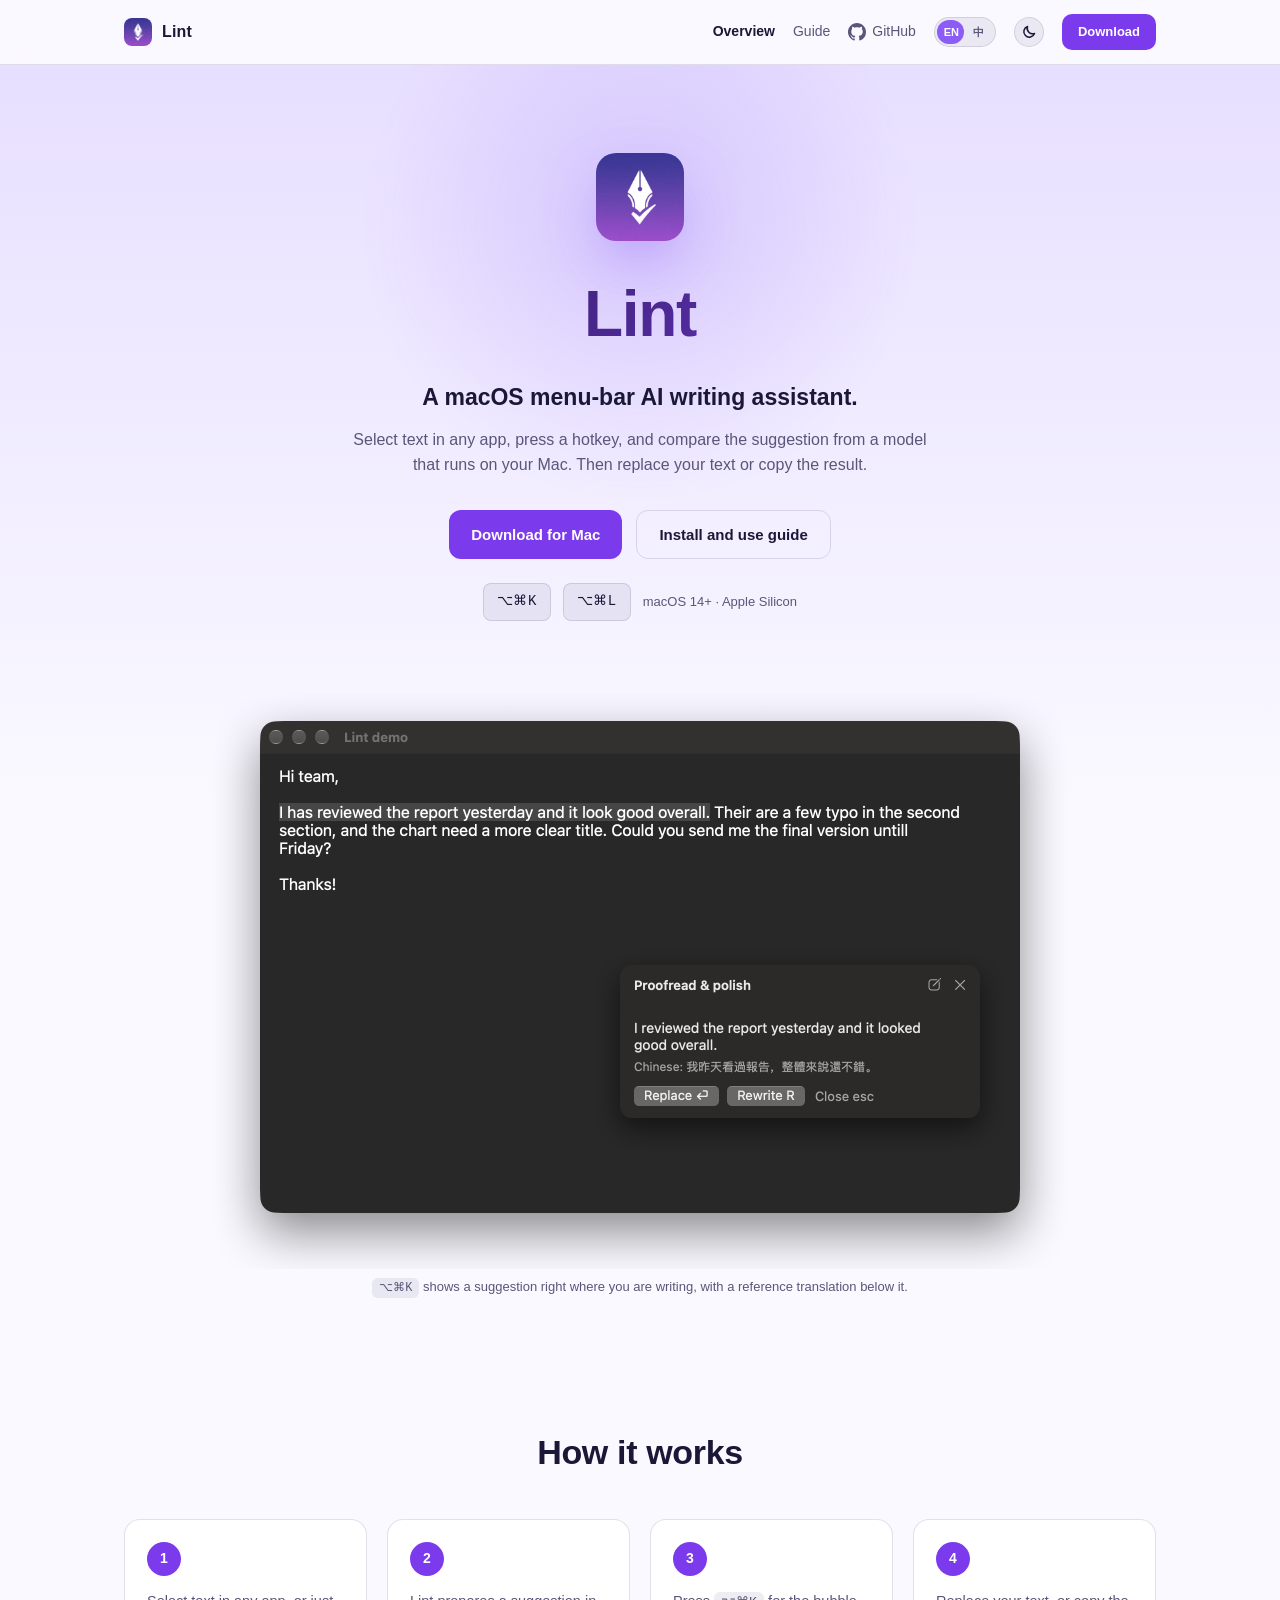
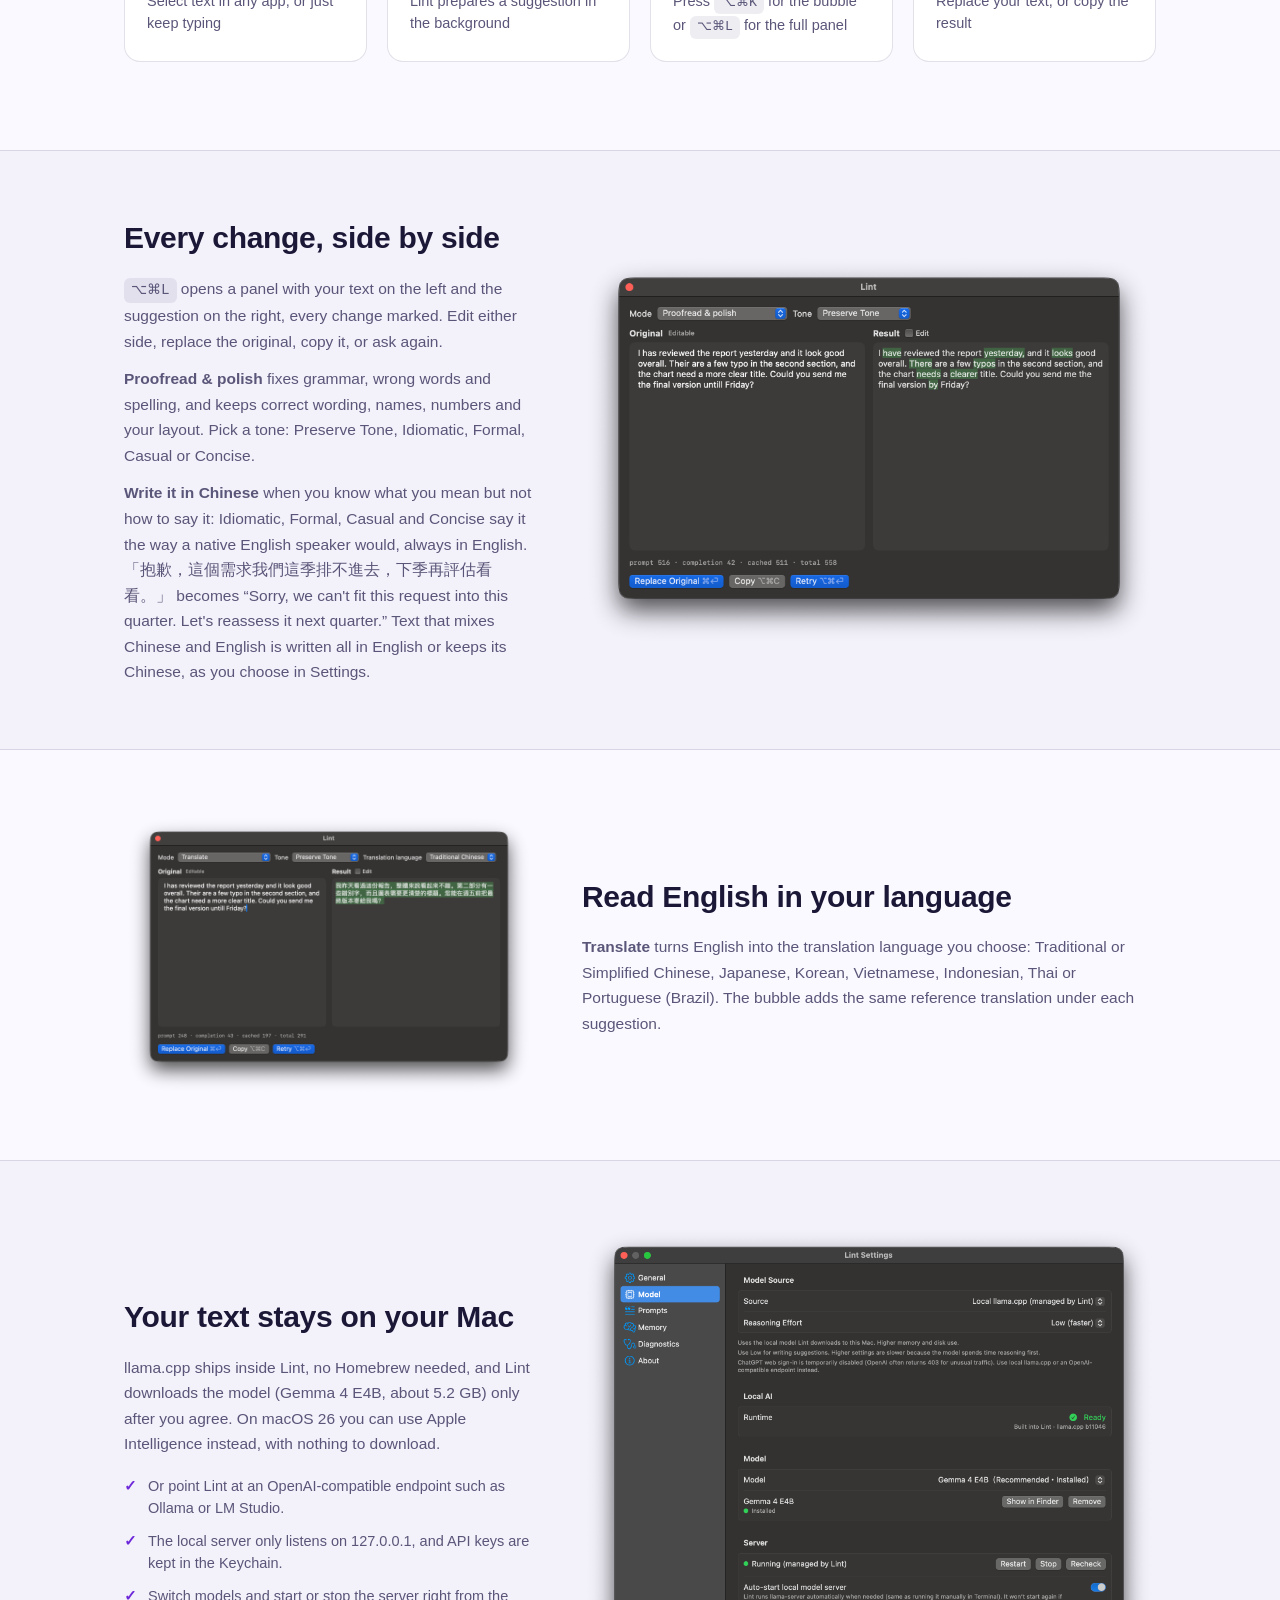
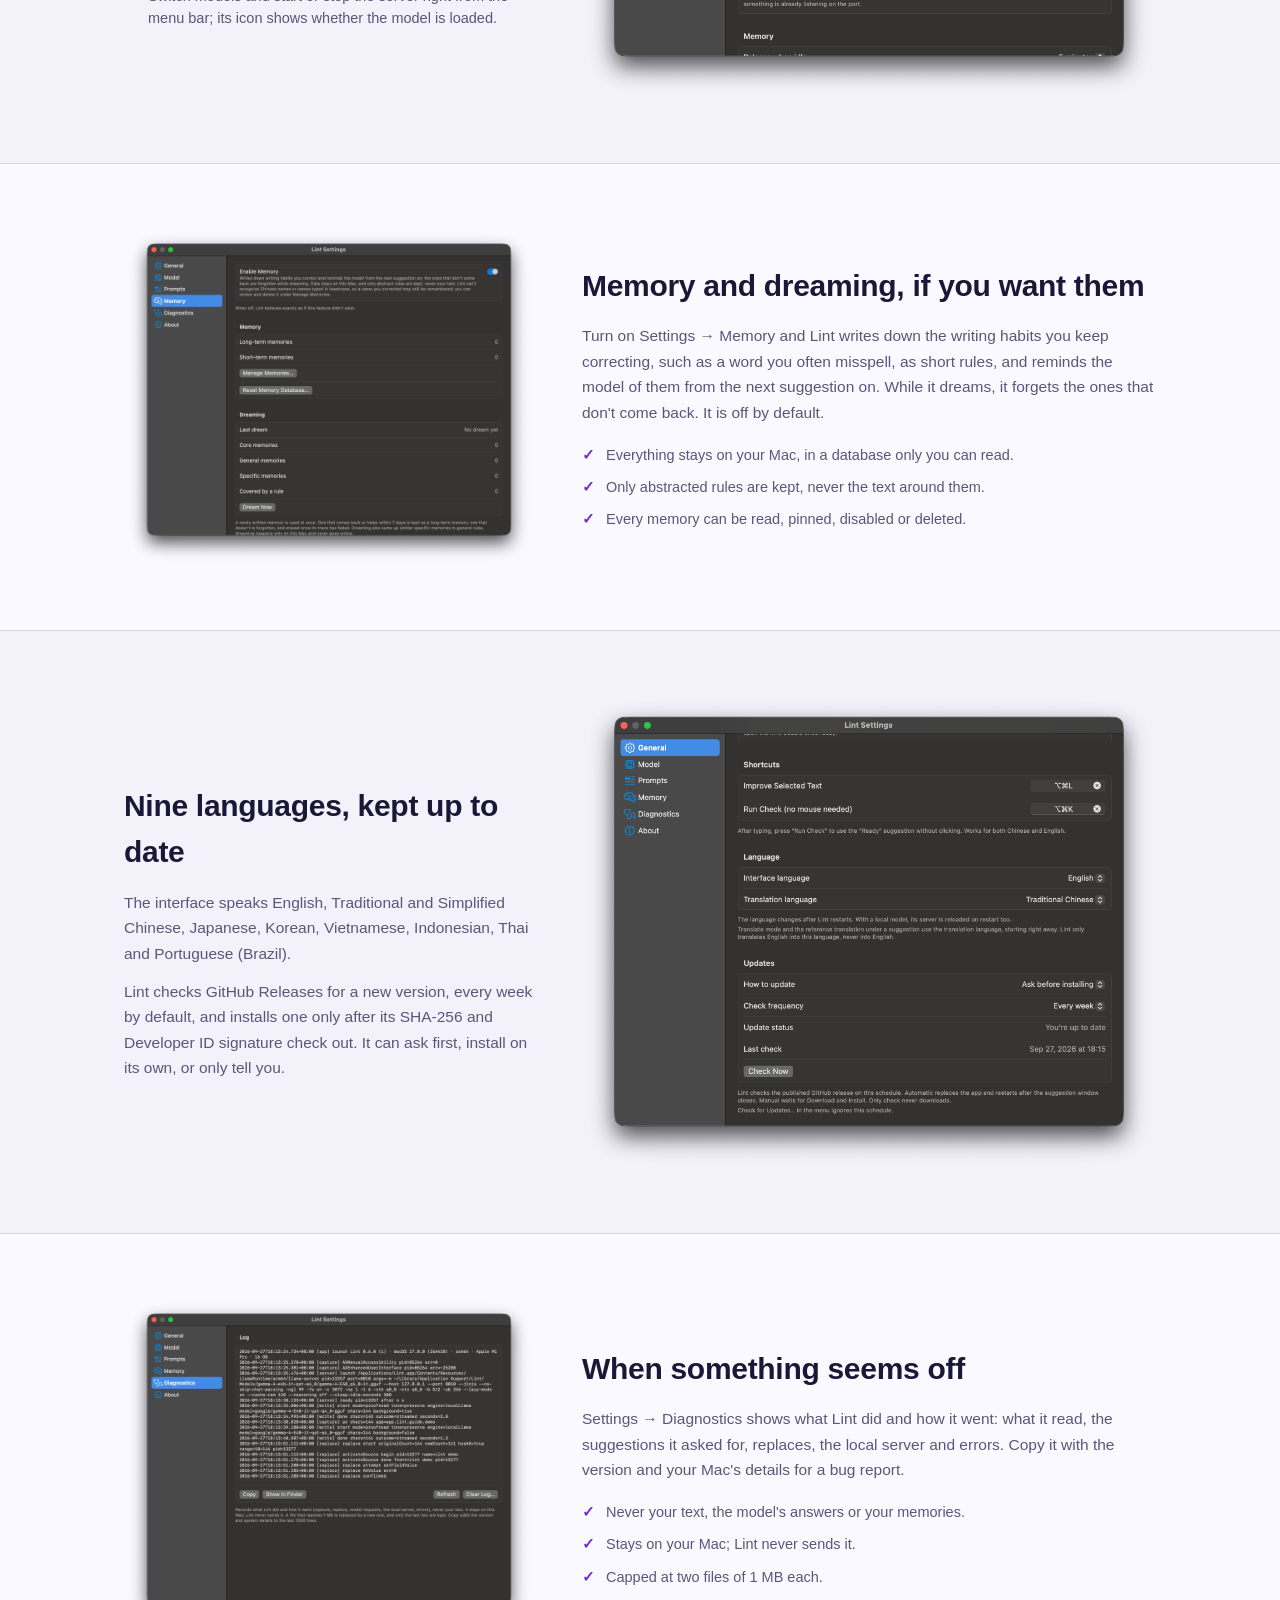
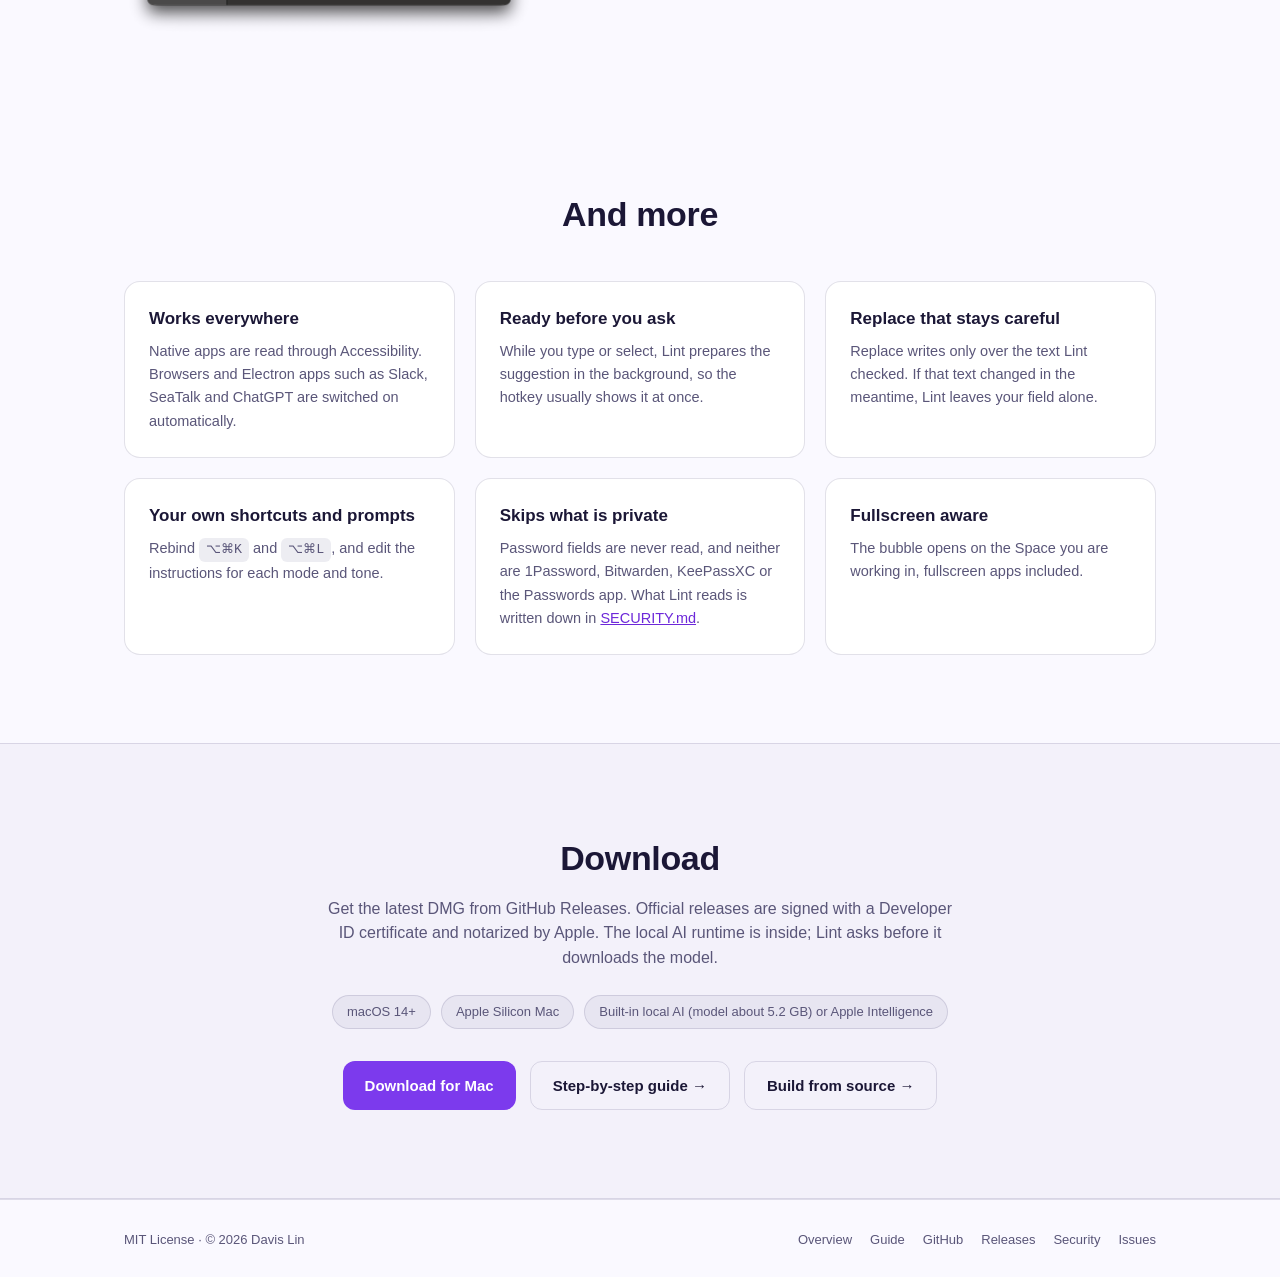
==== commit 8cf711e3: "Cut the tone menu from nine tones to five. The tone menu had nine entries that mixed two questions, " ====
--- a/docs/index.html
+++ b/docs/index.html
@@ -219,10 +219,10 @@
         <h2><span class="en">Every change, side by side</span><span class="zh">每一處修改，並排比對</span></h2>
         <p class="en"><span class="kbd-inline">⌥⌘L</span> opens a panel with your text on the left and the suggestion on the right, every change marked. Edit either side, replace the original, copy it, or ask again.</p>
         <p class="zh"><span class="kbd-inline">⌥⌘L</span> 打開雙欄面板，左邊是原文，右邊是建議，每一處修改都標出來。兩邊都能編輯，可以取代原文、複製，或重新產生。</p>
-        <p class="en"><strong>Proofread &amp; polish</strong> fixes grammar, wrong words and spelling, and keeps correct wording, names, numbers and your layout. Pick a tone: Preserve Tone, Idiomatic, Formal, Concise, Professional or Native Speaker.</p>
-        <p class="zh"><strong>「文法校對與潤飾」</strong>修正文法、用錯的字與拼字，保留正確的用字、人名、數字與版面。語氣可選保留原語氣、「道地」、正式、簡潔、專業或「母語人士」。</p>
-        <p class="en"><strong>Native speaker</strong> is for when you know what you mean but not how to say it: write it in Chinese, English or a mix, and Lint says it the way a native English speaker would, always in English. 「抱歉，這個需求我們這季排不進去，下季再評估看看。」 becomes “Sorry, we can't fit this request into this quarter. Let's reassess it next quarter.” It also comes in three styles: casual, formal, and Gen Z, which texts the way a young native speaker does.</p>
-        <p class="zh"><strong>「母語人士」</strong>適合知道想說什麼、卻不知道英文怎麼說的時候：用中文、英文或中英夾雜寫下來，Lint 會用英語母語者會說的方式寫成英文。「抱歉，這個需求我們這季排不進去，下季再評估看看。」會變成 “Sorry, we can't fit this request into this quarter. Let's reassess it next quarter.”。另有輕鬆、正式與 Gen Z 三種風格，Gen Z 會像年輕的母語者那樣傳訊息。</p>
+        <p class="en"><strong>Proofread &amp; polish</strong> fixes grammar, wrong words and spelling, and keeps correct wording, names, numbers and your layout. Pick a tone: Preserve Tone, Idiomatic, Formal, Casual or Concise.</p>
+        <p class="zh"><strong>「文法校對與潤飾」</strong>修正文法、用錯的字與拼字，保留正確的用字、人名、數字與版面。語氣可選保留原語氣、「道地」、正式、輕鬆或簡潔。</p>
+        <p class="en"><strong>Write it in Chinese</strong> when you know what you mean but not how to say it: Idiomatic, Formal, Casual and Concise say it the way a native English speaker would, always in English. 「抱歉，這個需求我們這季排不進去，下季再評估看看。」 becomes “Sorry, we can't fit this request into this quarter. Let's reassess it next quarter.” Text that mixes Chinese and English is written all in English or keeps its Chinese, as you choose in Settings.</p>
+        <p class="zh"><strong>直接寫中文</strong>：知道想說什麼、卻不知道英文怎麼說的時候，「道地」「正式」「輕鬆」「簡潔」會用英語母語者會說的方式寫成英文。「抱歉，這個需求我們這季排不進去，下季再評估看看。」會變成 “Sorry, we can't fit this request into this quarter. Let's reassess it next quarter.”。中英夾雜的文字要整段寫成英文還是保留中文，可在設定中選擇。</p>
       </div>
       <figure>
         <a class="shot en" href="assets/guide/en/panel.png" target="_blank" rel="noopener"><img src="assets/guide/en/panel.png" alt="The full panel with the original on the left and the corrected text on the right" width="872" height="600" loading="lazy"></a>
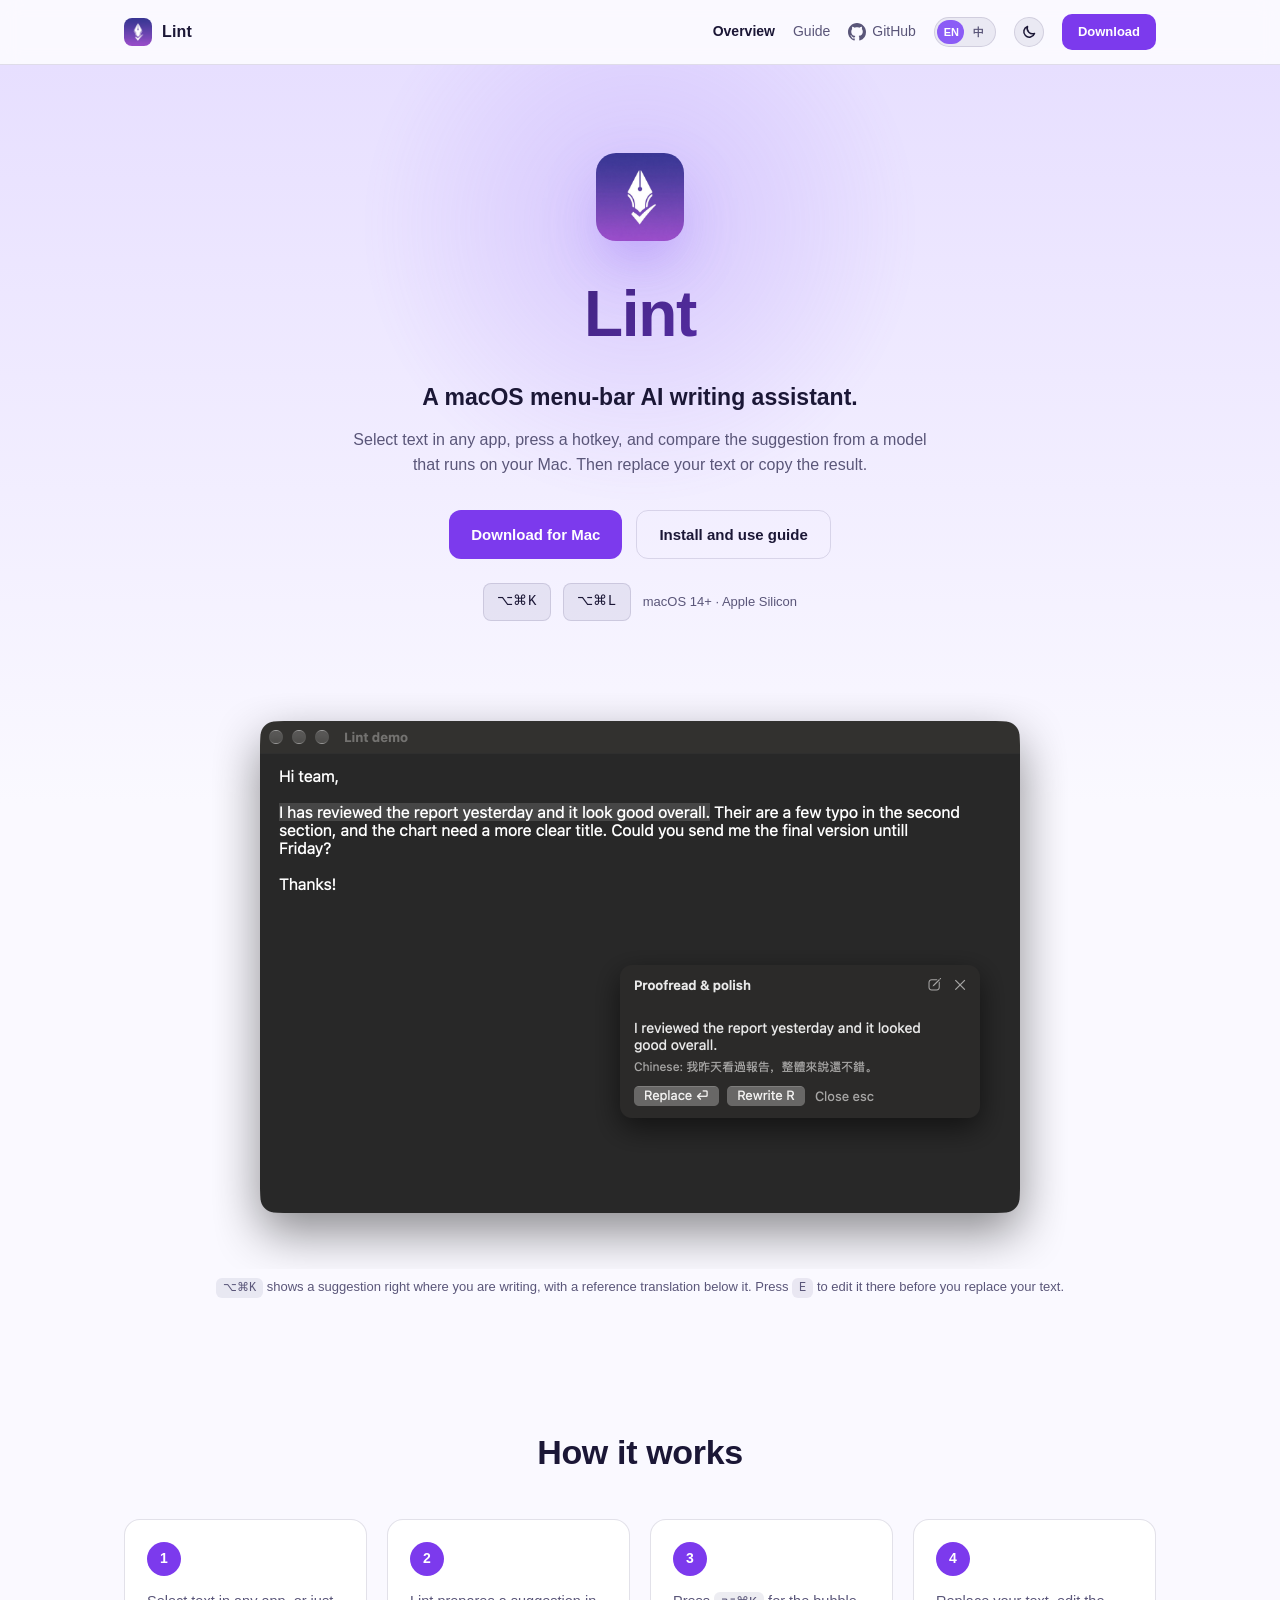
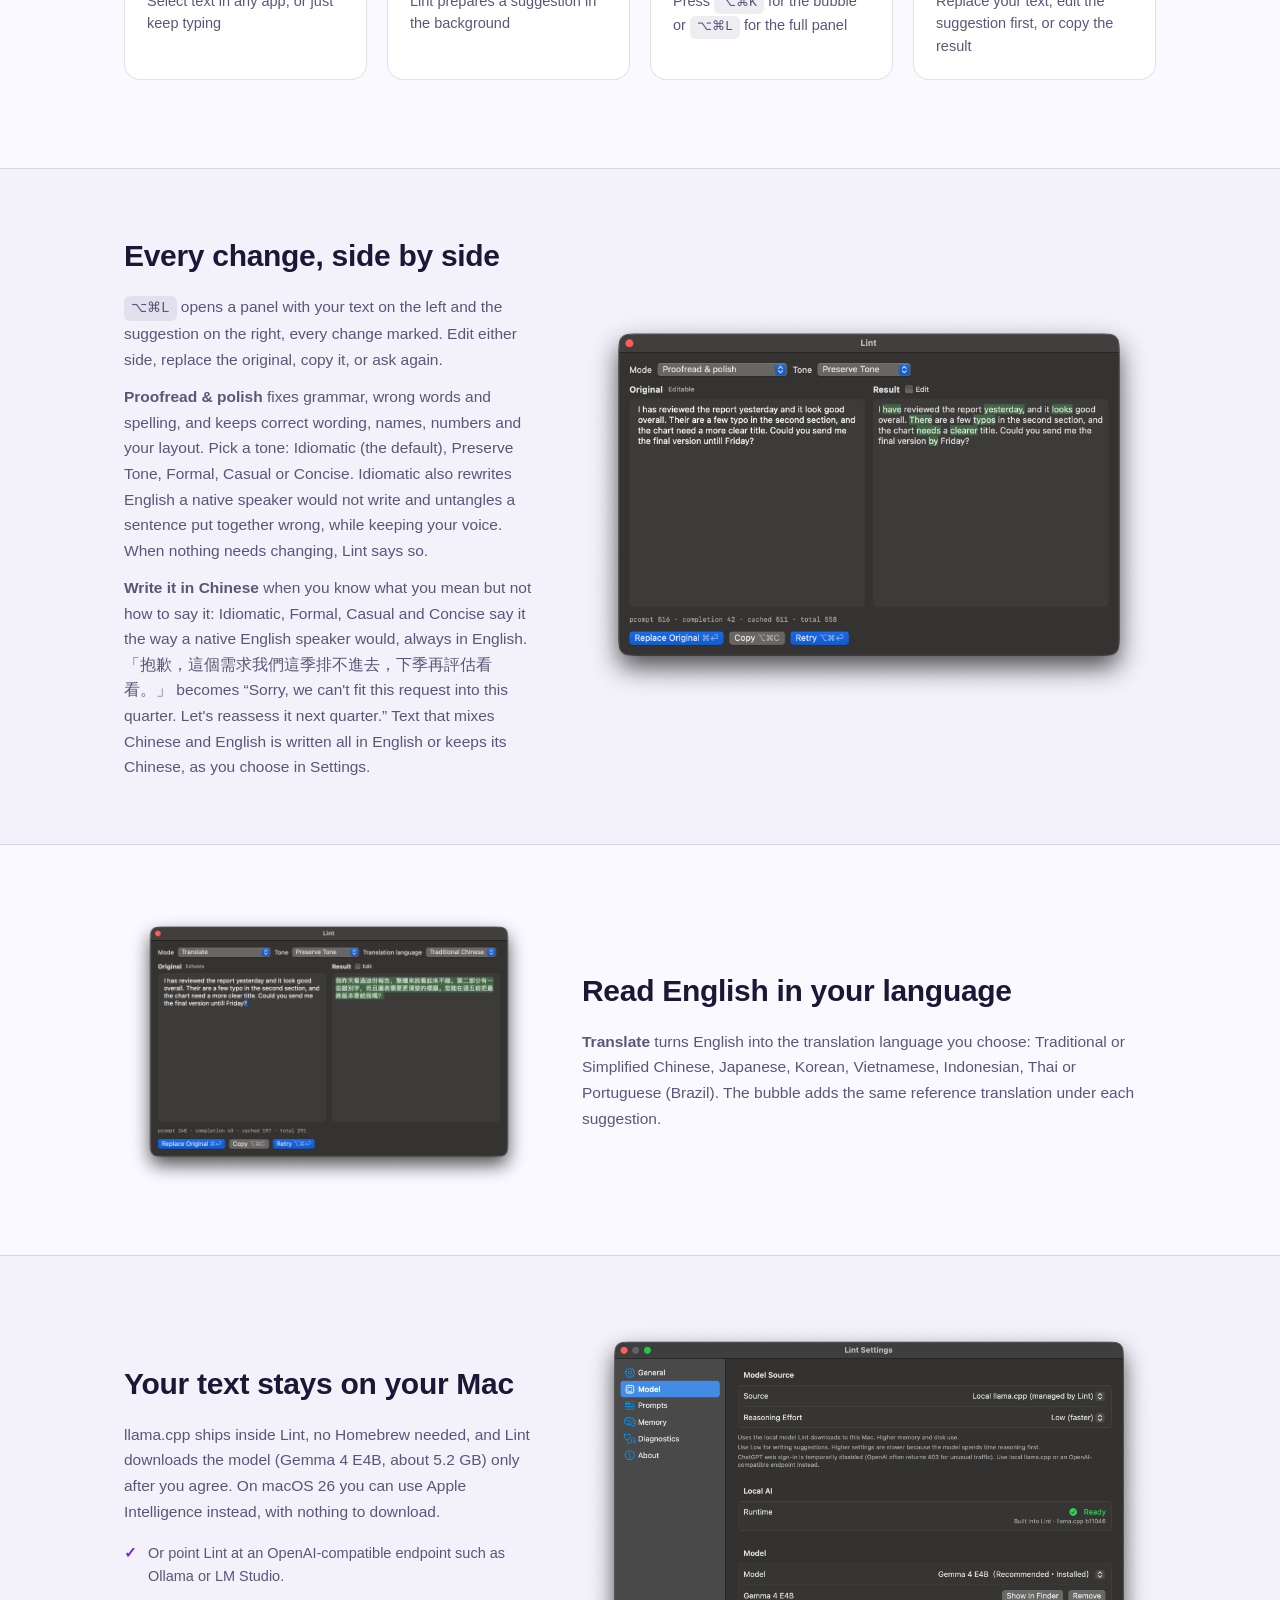
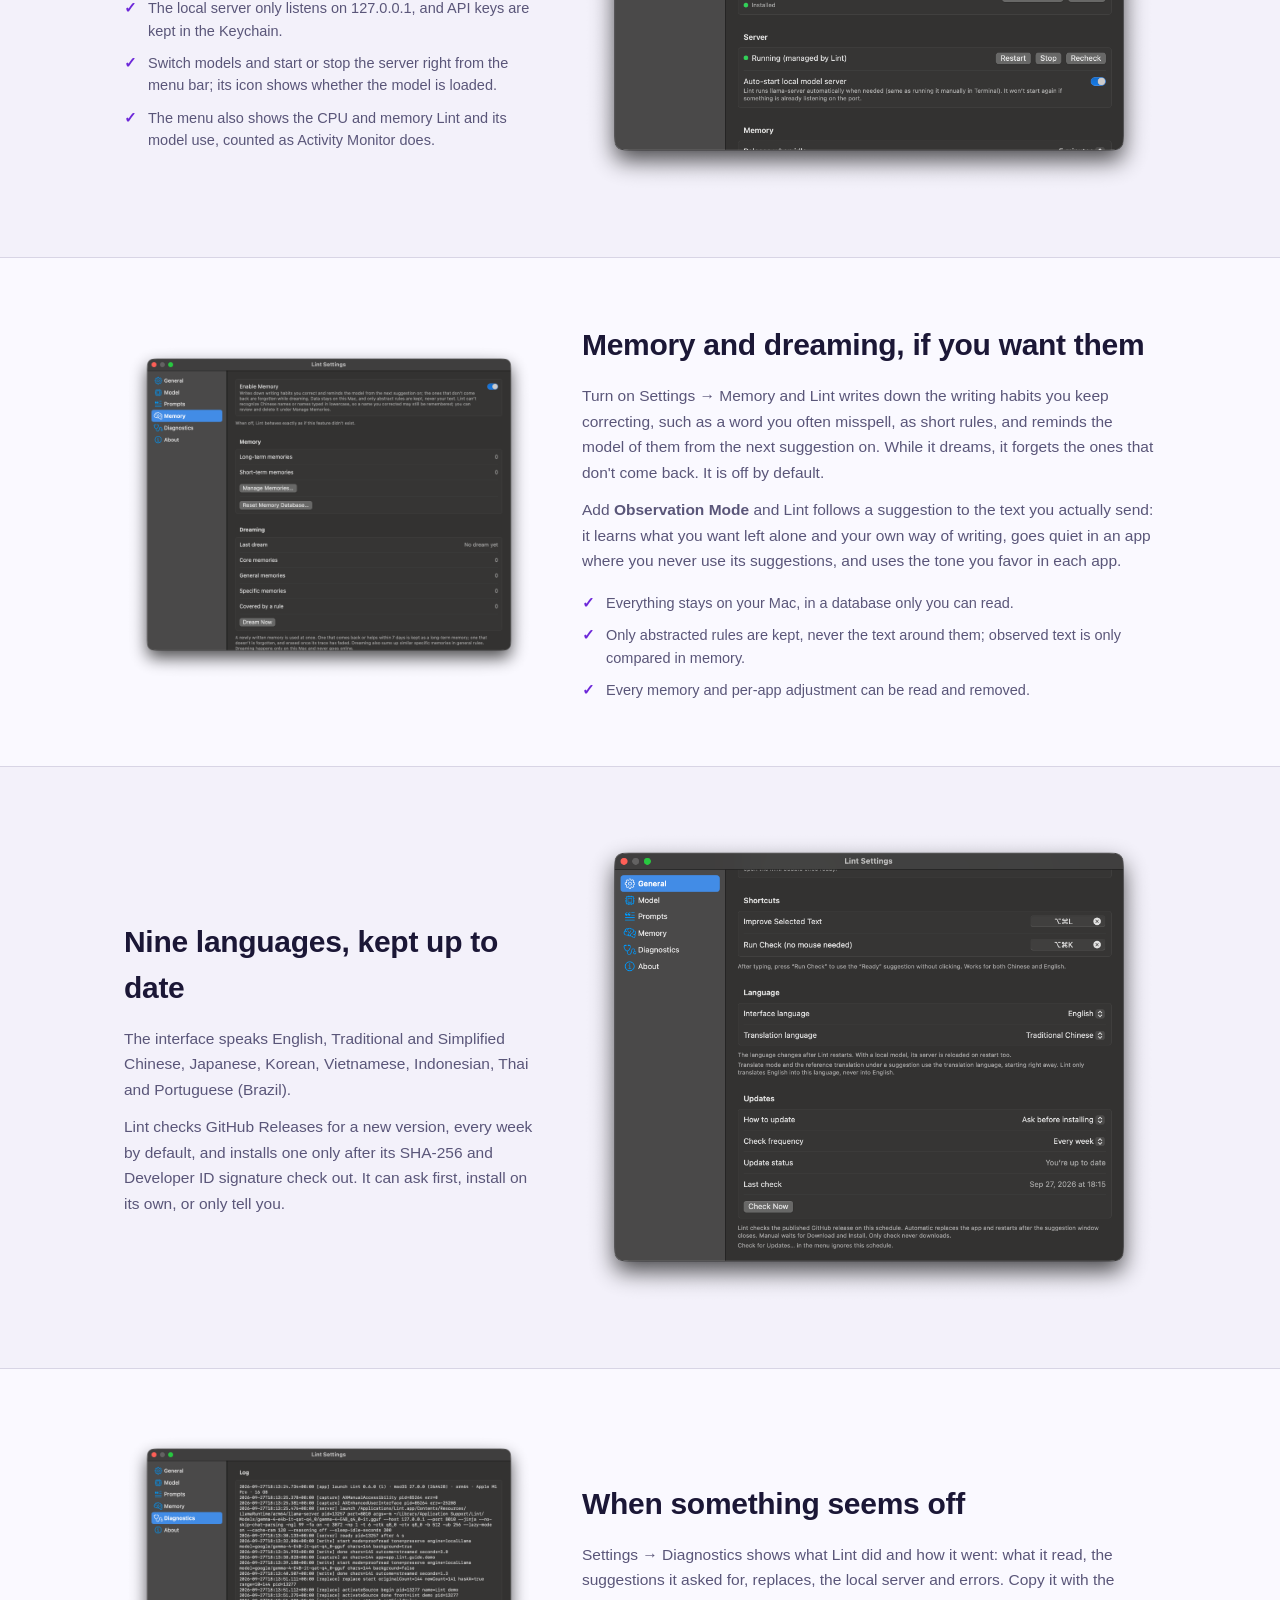
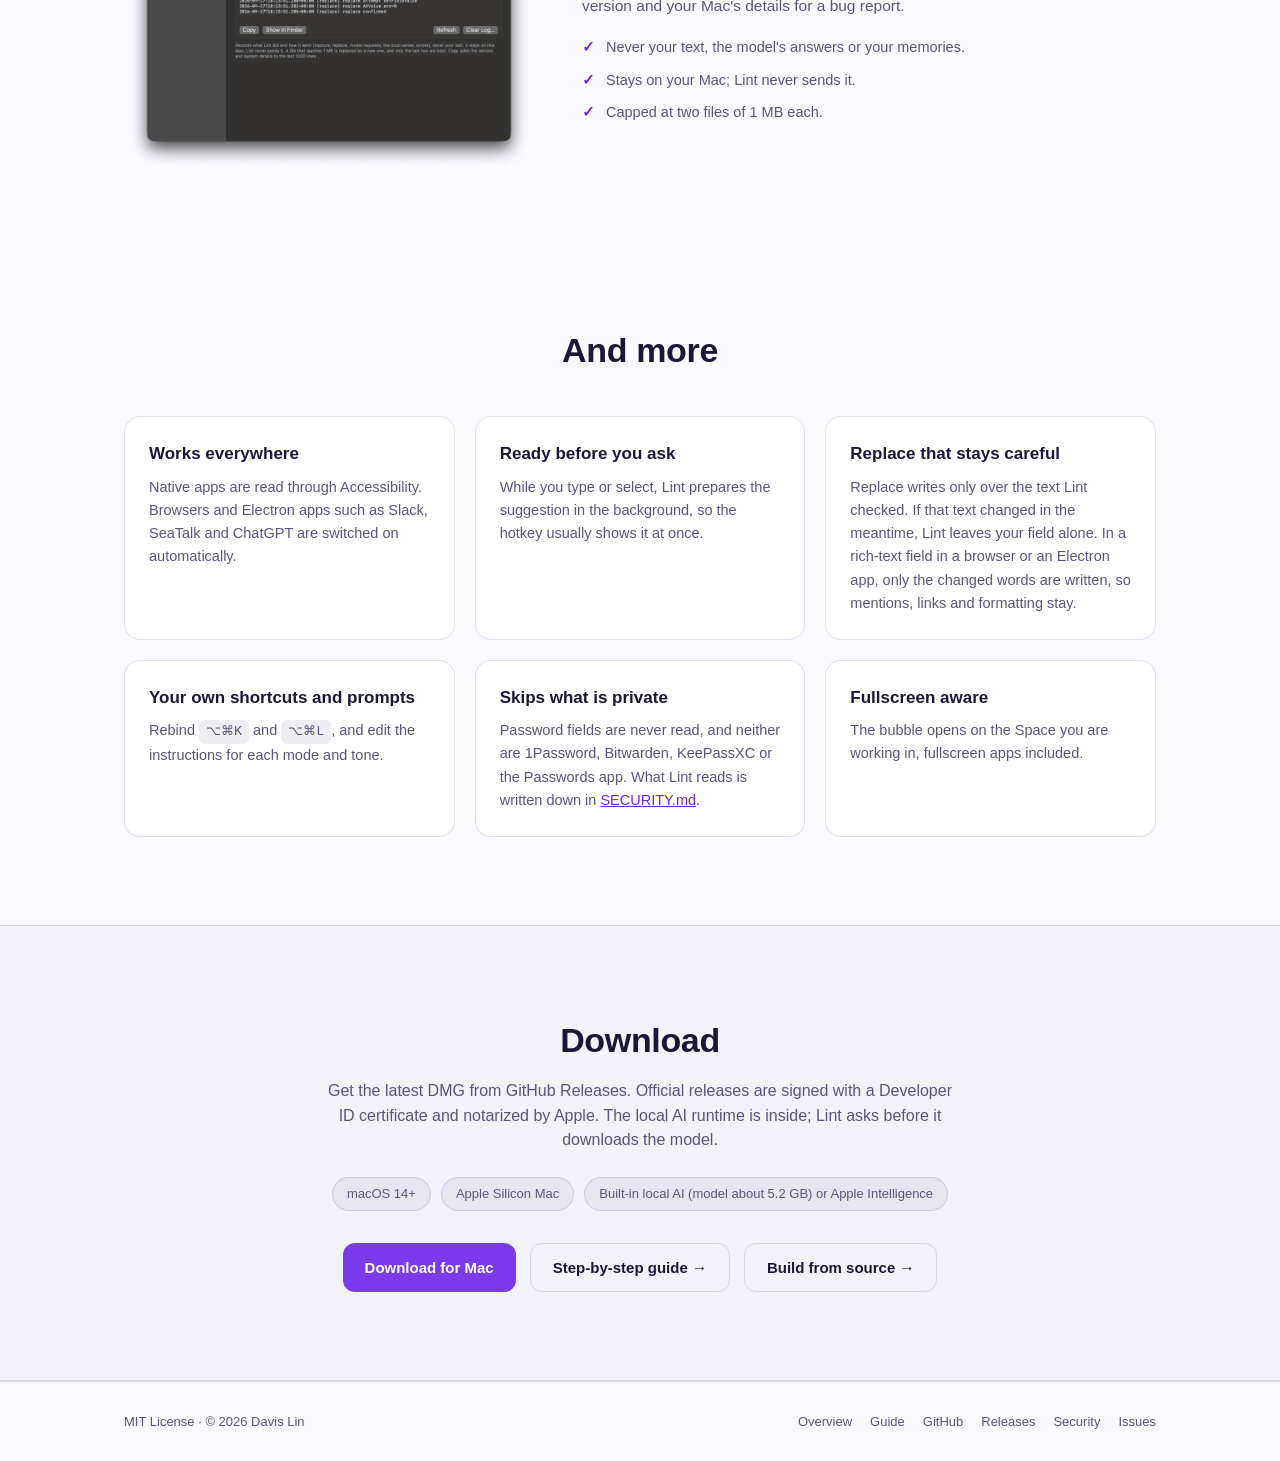
==== commit 42bfe699: "Bring the site up to 0.12.0. The guide still pointed at 0.9.0 and said nothing of what 0.10.0 to 0.1" ====
--- a/docs/index.html
+++ b/docs/index.html
@@ -180,7 +180,7 @@
       <figure class="hero-shot">
         <a class="shot en" href="assets/guide/en/bubble.png" target="_blank" rel="noopener"><img src="assets/guide/en/bubble.png" alt="The Lint suggestion bubble next to a selected sentence" width="872" height="604"></a>
         <a class="shot zh" href="assets/guide/zh/bubble.png" target="_blank" rel="noopener"><img src="assets/guide/zh/bubble.png" alt="選取的句子旁出現 Lint 的建議浮窗" width="872" height="604" loading="lazy"></a>
-        <figcaption><span class="en"><span class="kbd-inline">⌥⌘K</span> shows a suggestion right where you are writing, with a reference translation below it.</span><span class="zh"><span class="kbd-inline">⌥⌘K</span> 在你寫字的地方直接顯示建議，下方附上參考譯文。</span></figcaption>
+        <figcaption><span class="en"><span class="kbd-inline">⌥⌘K</span> shows a suggestion right where you are writing, with a reference translation below it. Press <span class="kbd-inline">E</span> to edit it there before you replace your text.</span><span class="zh"><span class="kbd-inline">⌥⌘K</span> 在你寫字的地方直接顯示建議，下方附上參考譯文。按 <span class="kbd-inline">E</span> 可以先在浮窗裡修改，再取代原文。</span></figcaption>
       </figure>
     </div>
   </section>
@@ -206,8 +206,8 @@
         </li>
         <li>
           <span class="step-num">4</span>
-          <p class="en">Replace your text, or copy the result</p>
-          <p class="zh">取代原文，或複製結果</p>
+          <p class="en">Replace your text, edit the suggestion first, or copy the result</p>
+          <p class="zh">取代原文、先修改建議再取代，或複製結果</p>
         </li>
       </ol>
     </div>
@@ -219,8 +219,8 @@
         <h2><span class="en">Every change, side by side</span><span class="zh">每一處修改，並排比對</span></h2>
         <p class="en"><span class="kbd-inline">⌥⌘L</span> opens a panel with your text on the left and the suggestion on the right, every change marked. Edit either side, replace the original, copy it, or ask again.</p>
         <p class="zh"><span class="kbd-inline">⌥⌘L</span> 打開雙欄面板，左邊是原文，右邊是建議，每一處修改都標出來。兩邊都能編輯，可以取代原文、複製，或重新產生。</p>
-        <p class="en"><strong>Proofread &amp; polish</strong> fixes grammar, wrong words and spelling, and keeps correct wording, names, numbers and your layout. Pick a tone: Preserve Tone, Idiomatic, Formal, Casual or Concise.</p>
-        <p class="zh"><strong>「文法校對與潤飾」</strong>修正文法、用錯的字與拼字，保留正確的用字、人名、數字與版面。語氣可選保留原語氣、「道地」、正式、輕鬆或簡潔。</p>
+        <p class="en"><strong>Proofread &amp; polish</strong> fixes grammar, wrong words and spelling, and keeps correct wording, names, numbers and your layout. Pick a tone: Idiomatic (the default), Preserve Tone, Formal, Casual or Concise. Idiomatic also rewrites English a native speaker would not write and untangles a sentence put together wrong, while keeping your voice. When nothing needs changing, Lint says so.</p>
+        <p class="zh"><strong>「文法校對與潤飾」</strong>修正文法、用錯的字與拼字，保留正確的用字、人名、數字與版面。語氣可選「道地」（預設）、保留原語氣、正式、輕鬆或簡潔。「道地」也會改寫母語者不會這樣說的英文，並把組得不對的句子理順，同時保留你的語氣。不需要修改時，Lint 會直接告訴你。</p>
         <p class="en"><strong>Write it in Chinese</strong> when you know what you mean but not how to say it: Idiomatic, Formal, Casual and Concise say it the way a native English speaker would, always in English. 「抱歉，這個需求我們這季排不進去，下季再評估看看。」 becomes “Sorry, we can't fit this request into this quarter. Let's reassess it next quarter.” Text that mixes Chinese and English is written all in English or keeps its Chinese, as you choose in Settings.</p>
         <p class="zh"><strong>直接寫中文</strong>：知道想說什麼、卻不知道英文怎麼說的時候，「道地」「正式」「輕鬆」「簡潔」會用英語母語者會說的方式寫成英文。「抱歉，這個需求我們這季排不進去，下季再評估看看。」會變成 “Sorry, we can't fit this request into this quarter. Let's reassess it next quarter.”。中英夾雜的文字要整段寫成英文還是保留中文，可在設定中選擇。</p>
       </div>
@@ -255,11 +255,13 @@
           <li>Or point Lint at an OpenAI-compatible endpoint such as Ollama or LM Studio.</li>
           <li>The local server only listens on 127.0.0.1, and API keys are kept in the Keychain.</li>
           <li>Switch models and start or stop the server right from the menu bar; its icon shows whether the model is loaded.</li>
+          <li>The menu also shows the CPU and memory Lint and its model use, counted as Activity Monitor does.</li>
         </ul>
         <ul class="ticks zh">
           <li>也可以改接 Ollama、LM Studio 等 OpenAI 相容端點。</li>
           <li>本機服務只監聽 127.0.0.1，API Key 存在鑰匙圈。</li>
           <li>在選單列就能切換模型、啟動或停止服務；圖示會顯示模型是否已載入。</li>
+          <li>選單也會顯示 Lint 與模型用了多少 CPU 和記憶體，算法與活動監視器相同。</li>
         </ul>
       </div>
       <figure>
@@ -275,15 +277,17 @@
         <h2><span class="en">Memory and dreaming, if you want them</span><span class="zh">記憶與作夢，想用再開</span></h2>
         <p class="en">Turn on Settings → Memory and Lint writes down the writing habits you keep correcting, such as a word you often misspell, as short rules, and reminds the model of them from the next suggestion on. While it dreams, it forgets the ones that don't come back. It is off by default.</p>
         <p class="zh">在「設定 → 記憶」開啟後，Lint 會把你反覆修正的寫作習慣（例如常拼錯的字）記成簡短規則，下一次建議就開始提醒模型；作夢時會忘掉沒再出現的。預設關閉。</p>
+        <p class="en">Add <strong>Observation Mode</strong> and Lint follows a suggestion to the text you actually send: it learns what you want left alone and your own way of writing, goes quiet in an app where you never use its suggestions, and uses the tone you favor in each app.</p>
+        <p class="zh">再開啟<strong>「觀察模式」</strong>，Lint 會一路看到你實際送出的文字：學會哪些地方你不想被改、你自己的寫法，在從不採用建議的 App 裡安靜下來，並在各 App 改用你常用的語氣。</p>
         <ul class="ticks en">
           <li>Everything stays on your Mac, in a database only you can read.</li>
-          <li>Only abstracted rules are kept, never the text around them.</li>
-          <li>Every memory can be read, pinned, disabled or deleted.</li>
+          <li>Only abstracted rules are kept, never the text around them; observed text is only compared in memory.</li>
+          <li>Every memory and per-app adjustment can be read and removed.</li>
         </ul>
         <ul class="ticks zh">
           <li>全部只存在你的 Mac，資料庫只有你本人可讀。</li>
-          <li>只保存抽象後的規則，不保存周圍的文字。</li>
-          <li>每一條記憶都能查看、釘選、停用或刪除。</li>
+          <li>只保存抽象後的規則，不保存周圍的文字；觀察到的文字只在記憶體裡比對。</li>
+          <li>每一條記憶與各 App 的調整都能查看與移除。</li>
         </ul>
       </div>
       <figure>
@@ -349,8 +353,8 @@
         </article>
         <article class="feature-card">
           <h3><span class="en">Replace that stays careful</span><span class="zh">謹慎的取代</span></h3>
-          <p class="en">Replace writes only over the text Lint checked. If that text changed in the meantime, Lint leaves your field alone.</p>
-          <p class="zh">取代只會寫在 Lint 檢查過的那段原文上；原文若在這之間被改動，Lint 就不動你的輸入框。</p>
+          <p class="en">Replace writes only over the text Lint checked. If that text changed in the meantime, Lint leaves your field alone. In a rich-text field in a browser or an Electron app, only the changed words are written, so mentions, links and formatting stay.</p>
+          <p class="zh">取代只會寫在 Lint 檢查過的那段原文上；原文若在這之間被改動，Lint 就不動你的輸入框。在瀏覽器或 Electron App 的富文字輸入框裡，只會改寫有變動的字，提及、連結與格式都會保留。</p>
         </article>
         <article class="feature-card">
           <h3><span class="en">Your own shortcuts and prompts</span><span class="zh">自訂快捷鍵與提示詞</span></h3>
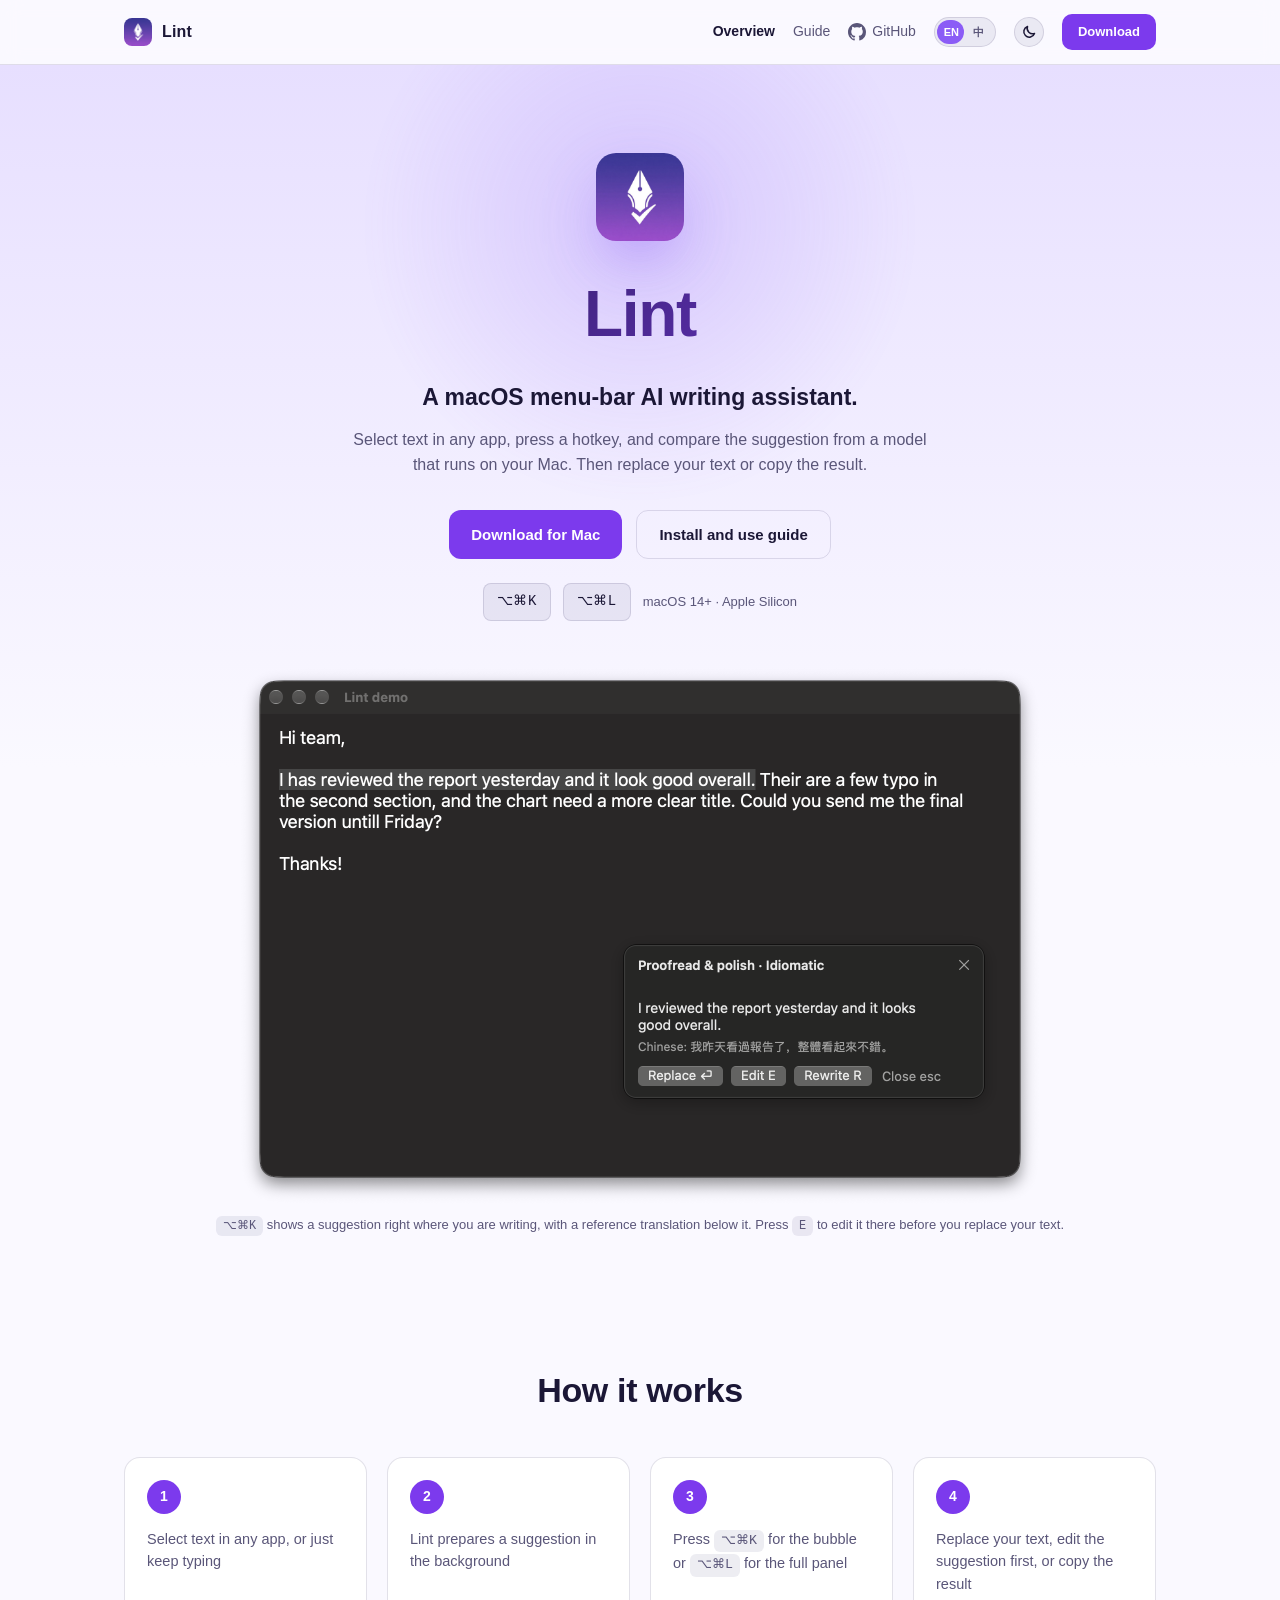
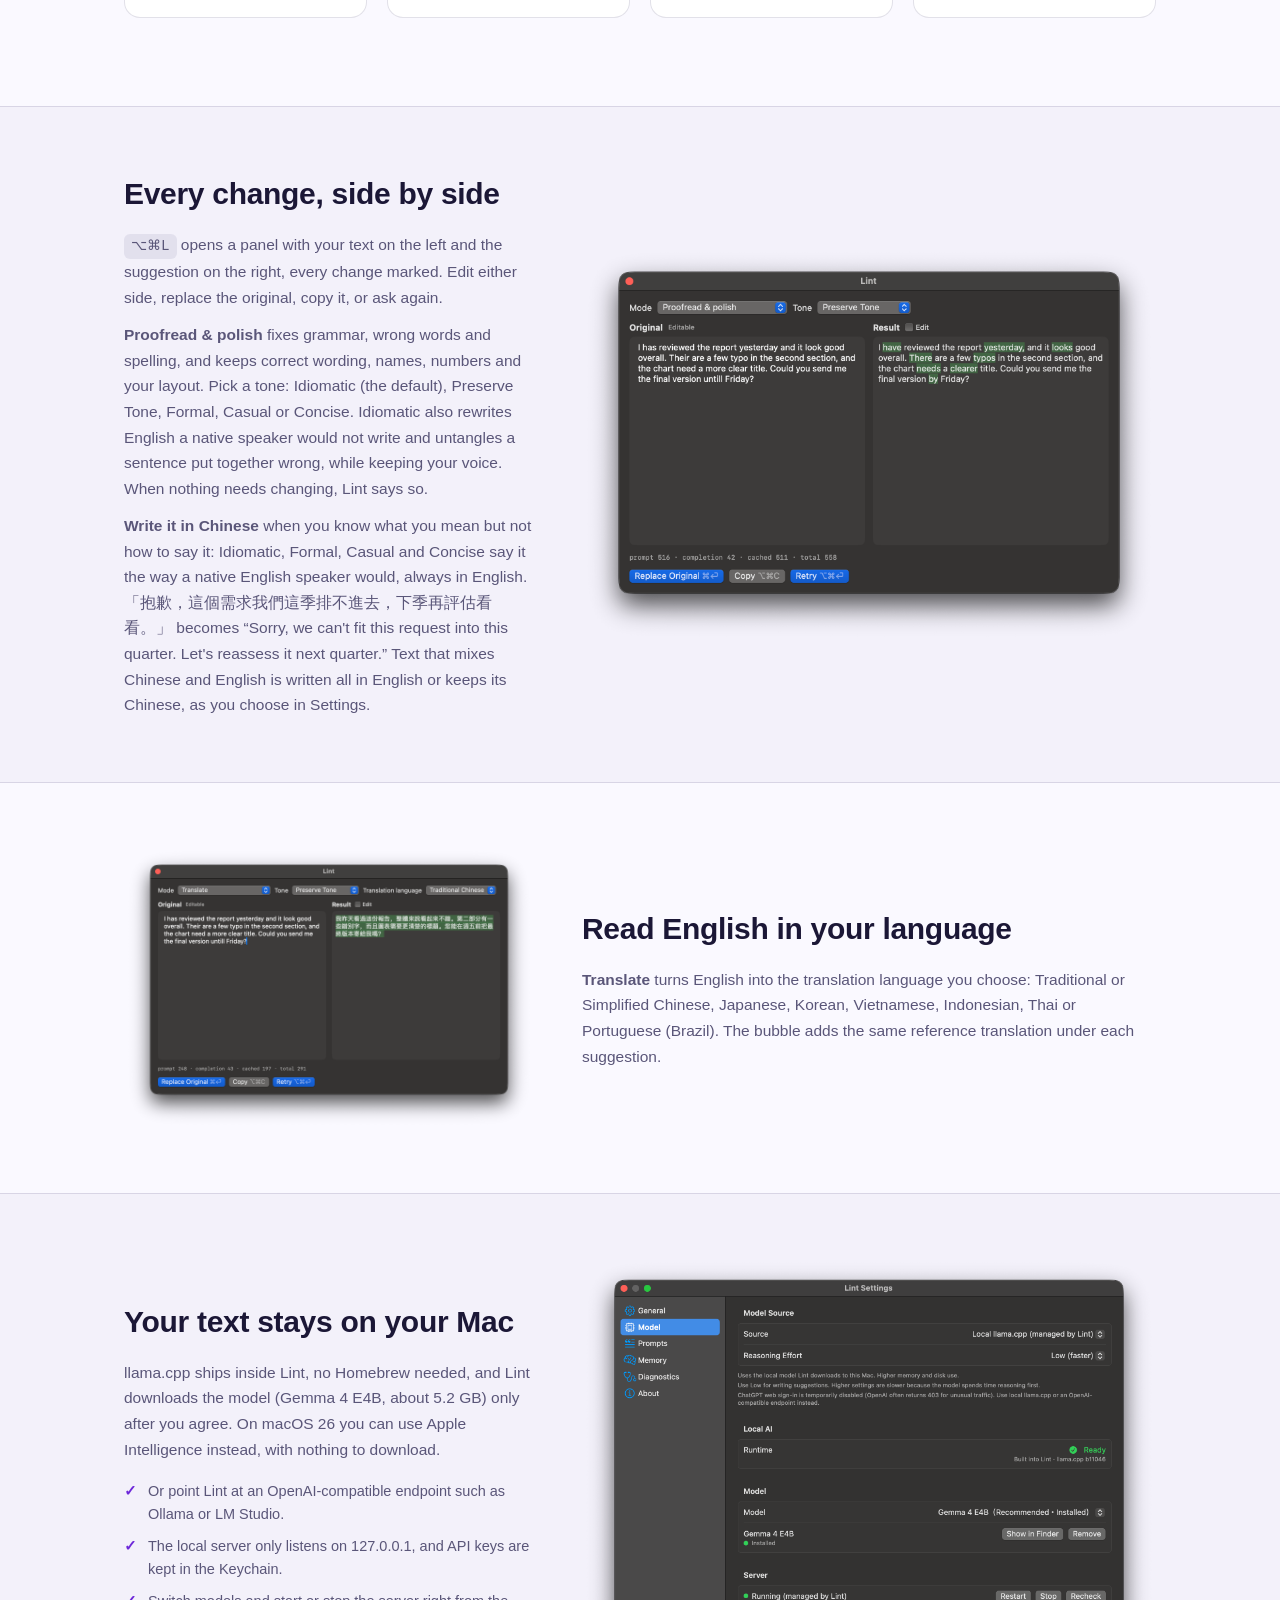
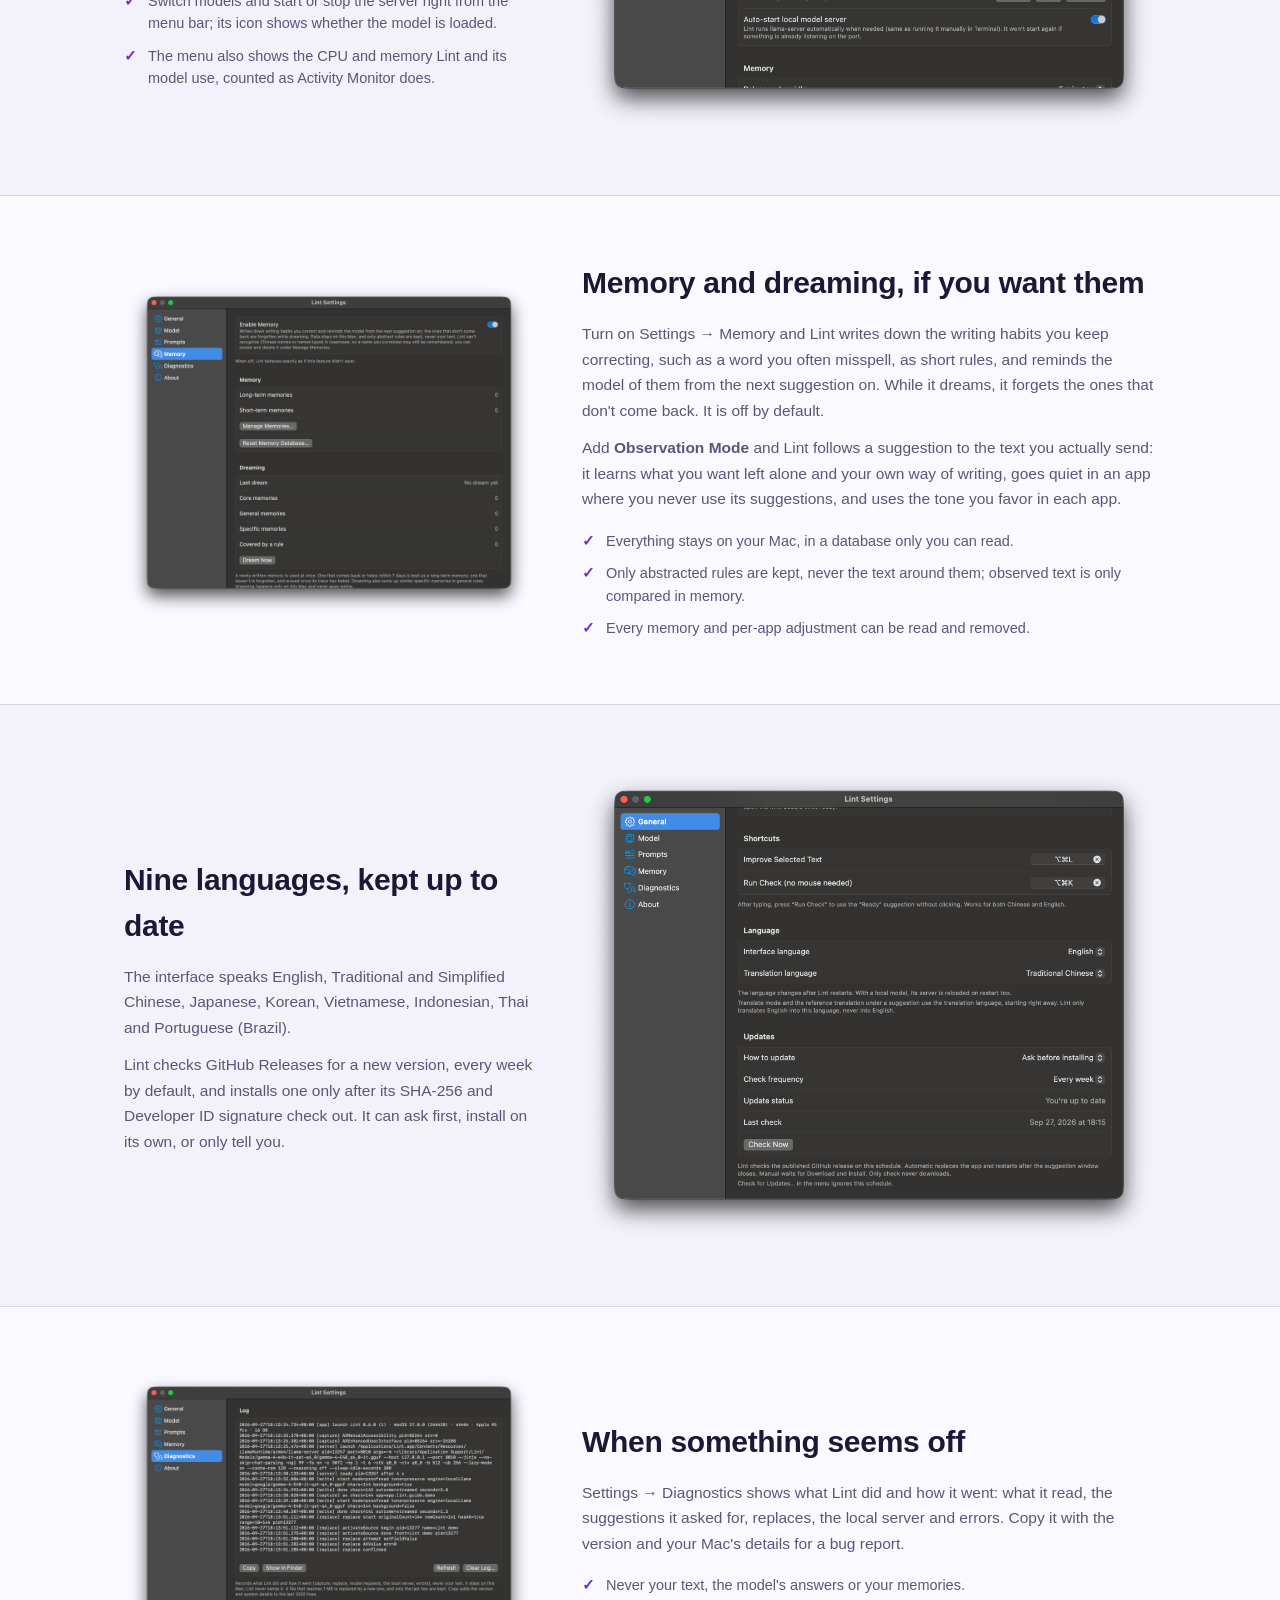
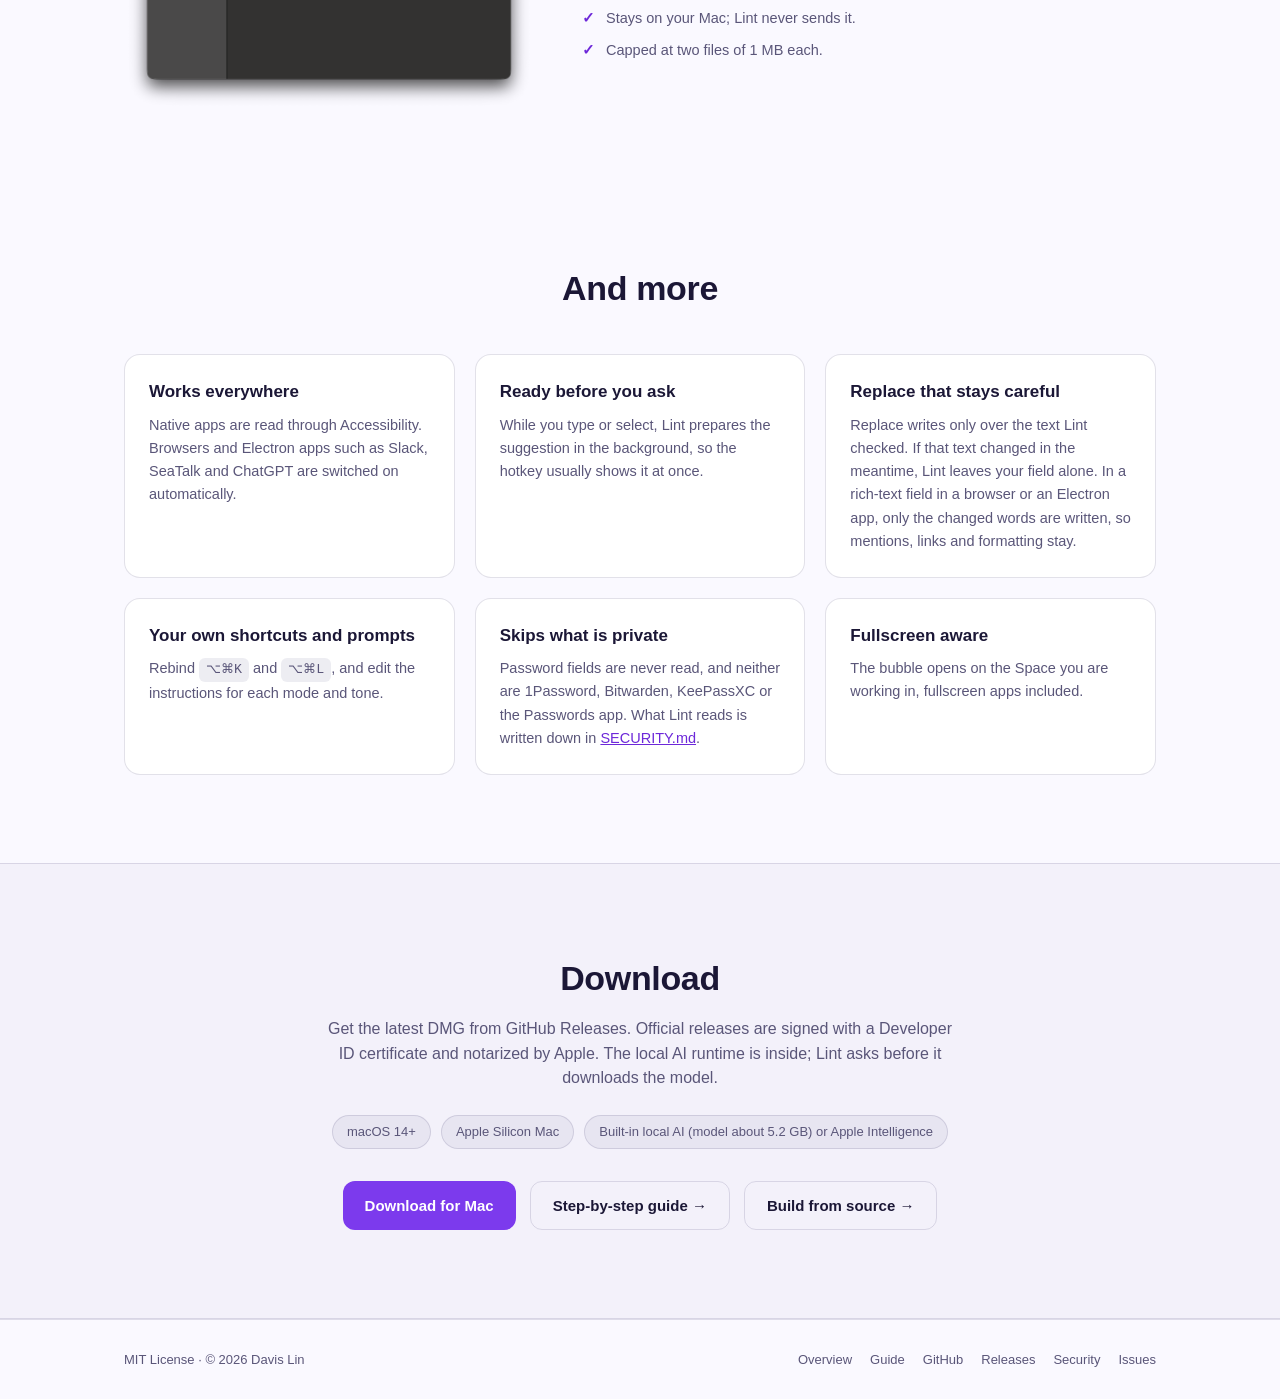
==== commit cef6b4de: "Retake the bubble and menu screenshots for 0.12.0. The bubble shot still showed the pencil icon and " ====
--- a/docs/index.html
+++ b/docs/index.html
@@ -178,8 +178,8 @@
         <span class="hero-req">macOS 14+ · Apple Silicon</span>
       </div>
       <figure class="hero-shot">
-        <a class="shot en" href="assets/guide/en/bubble.png" target="_blank" rel="noopener"><img src="assets/guide/en/bubble.png" alt="The Lint suggestion bubble next to a selected sentence" width="872" height="604"></a>
-        <a class="shot zh" href="assets/guide/zh/bubble.png" target="_blank" rel="noopener"><img src="assets/guide/zh/bubble.png" alt="選取的句子旁出現 Lint 的建議浮窗" width="872" height="604" loading="lazy"></a>
+        <a class="shot en" href="assets/guide/en/bubble.png" target="_blank" rel="noopener"><img src="assets/guide/en/bubble.png" alt="The Lint suggestion bubble next to a selected sentence" width="806" height="542"></a>
+        <a class="shot zh" href="assets/guide/zh/bubble.png" target="_blank" rel="noopener"><img src="assets/guide/zh/bubble.png" alt="選取的句子旁出現 Lint 的建議浮窗" width="806" height="542" loading="lazy"></a>
         <figcaption><span class="en"><span class="kbd-inline">⌥⌘K</span> shows a suggestion right where you are writing, with a reference translation below it. Press <span class="kbd-inline">E</span> to edit it there before you replace your text.</span><span class="zh"><span class="kbd-inline">⌥⌘K</span> 在你寫字的地方直接顯示建議，下方附上參考譯文。按 <span class="kbd-inline">E</span> 可以先在浮窗裡修改，再取代原文。</span></figcaption>
       </figure>
     </div>
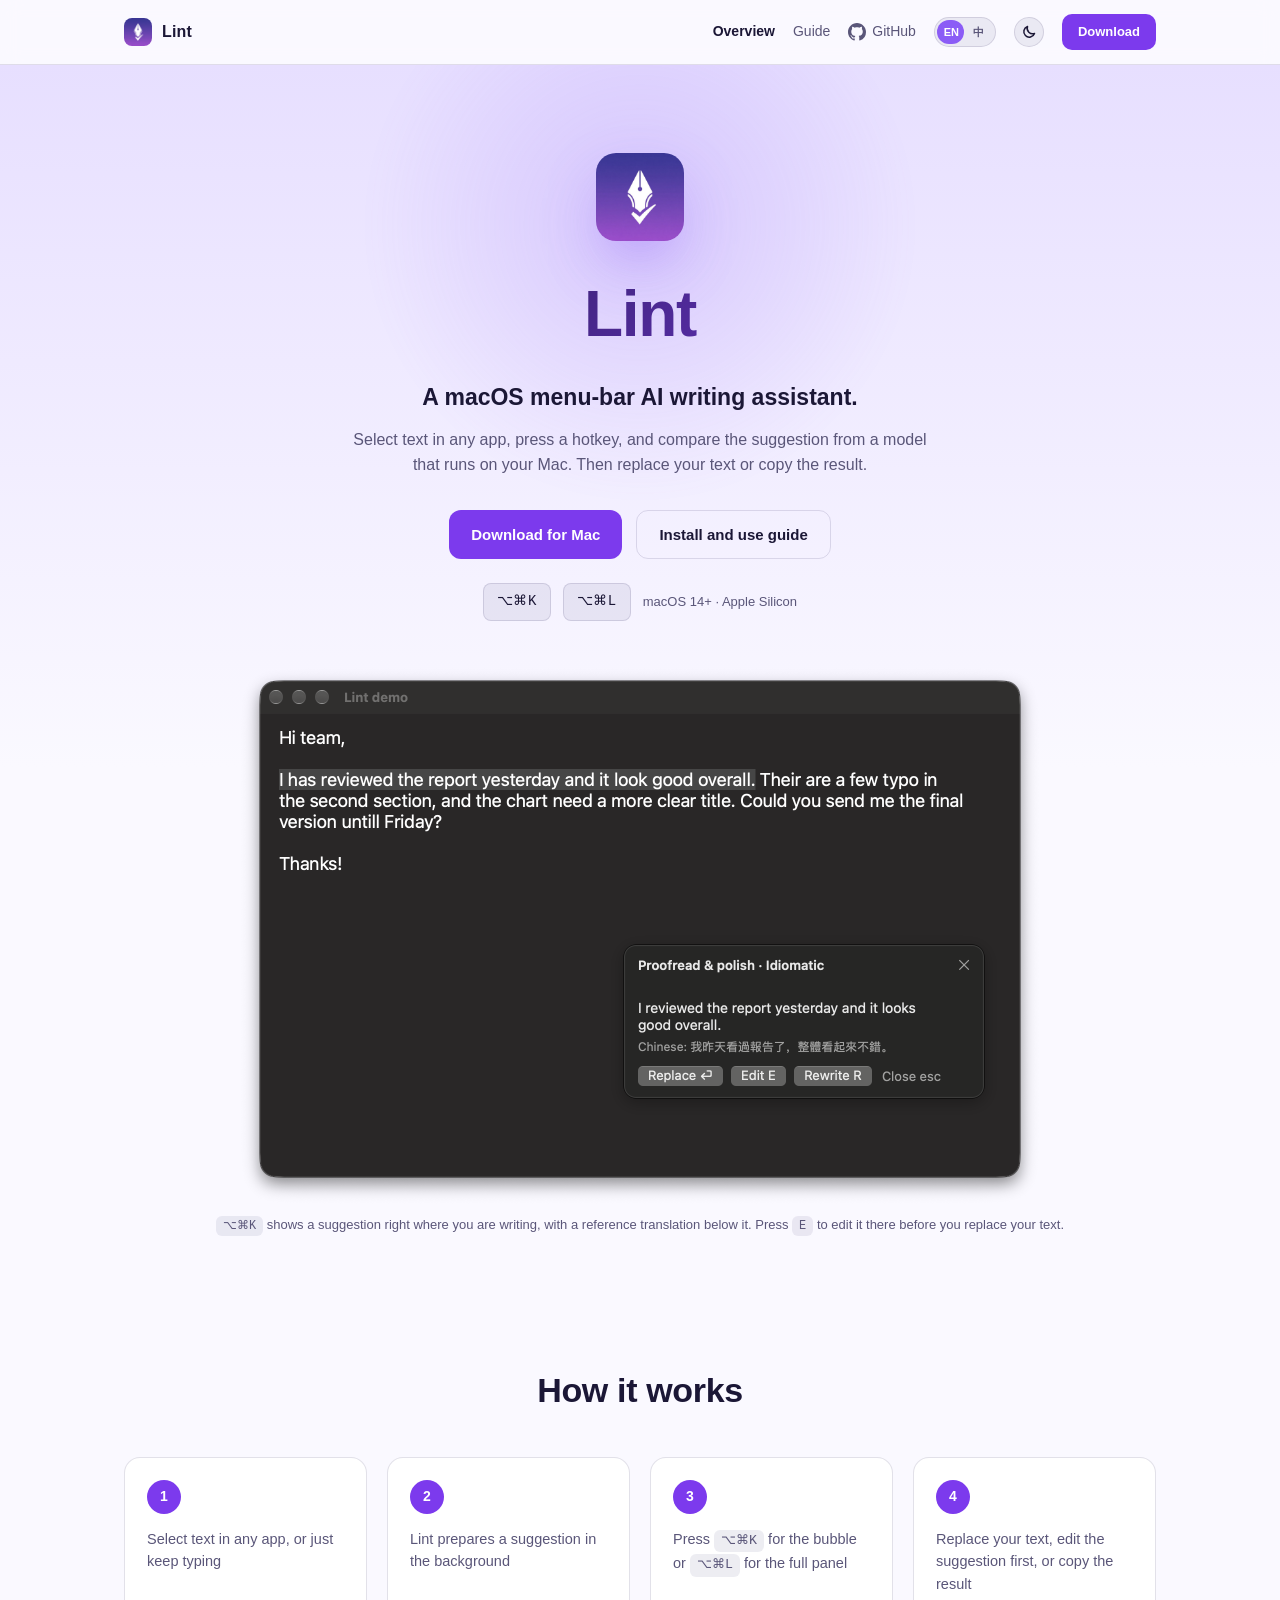
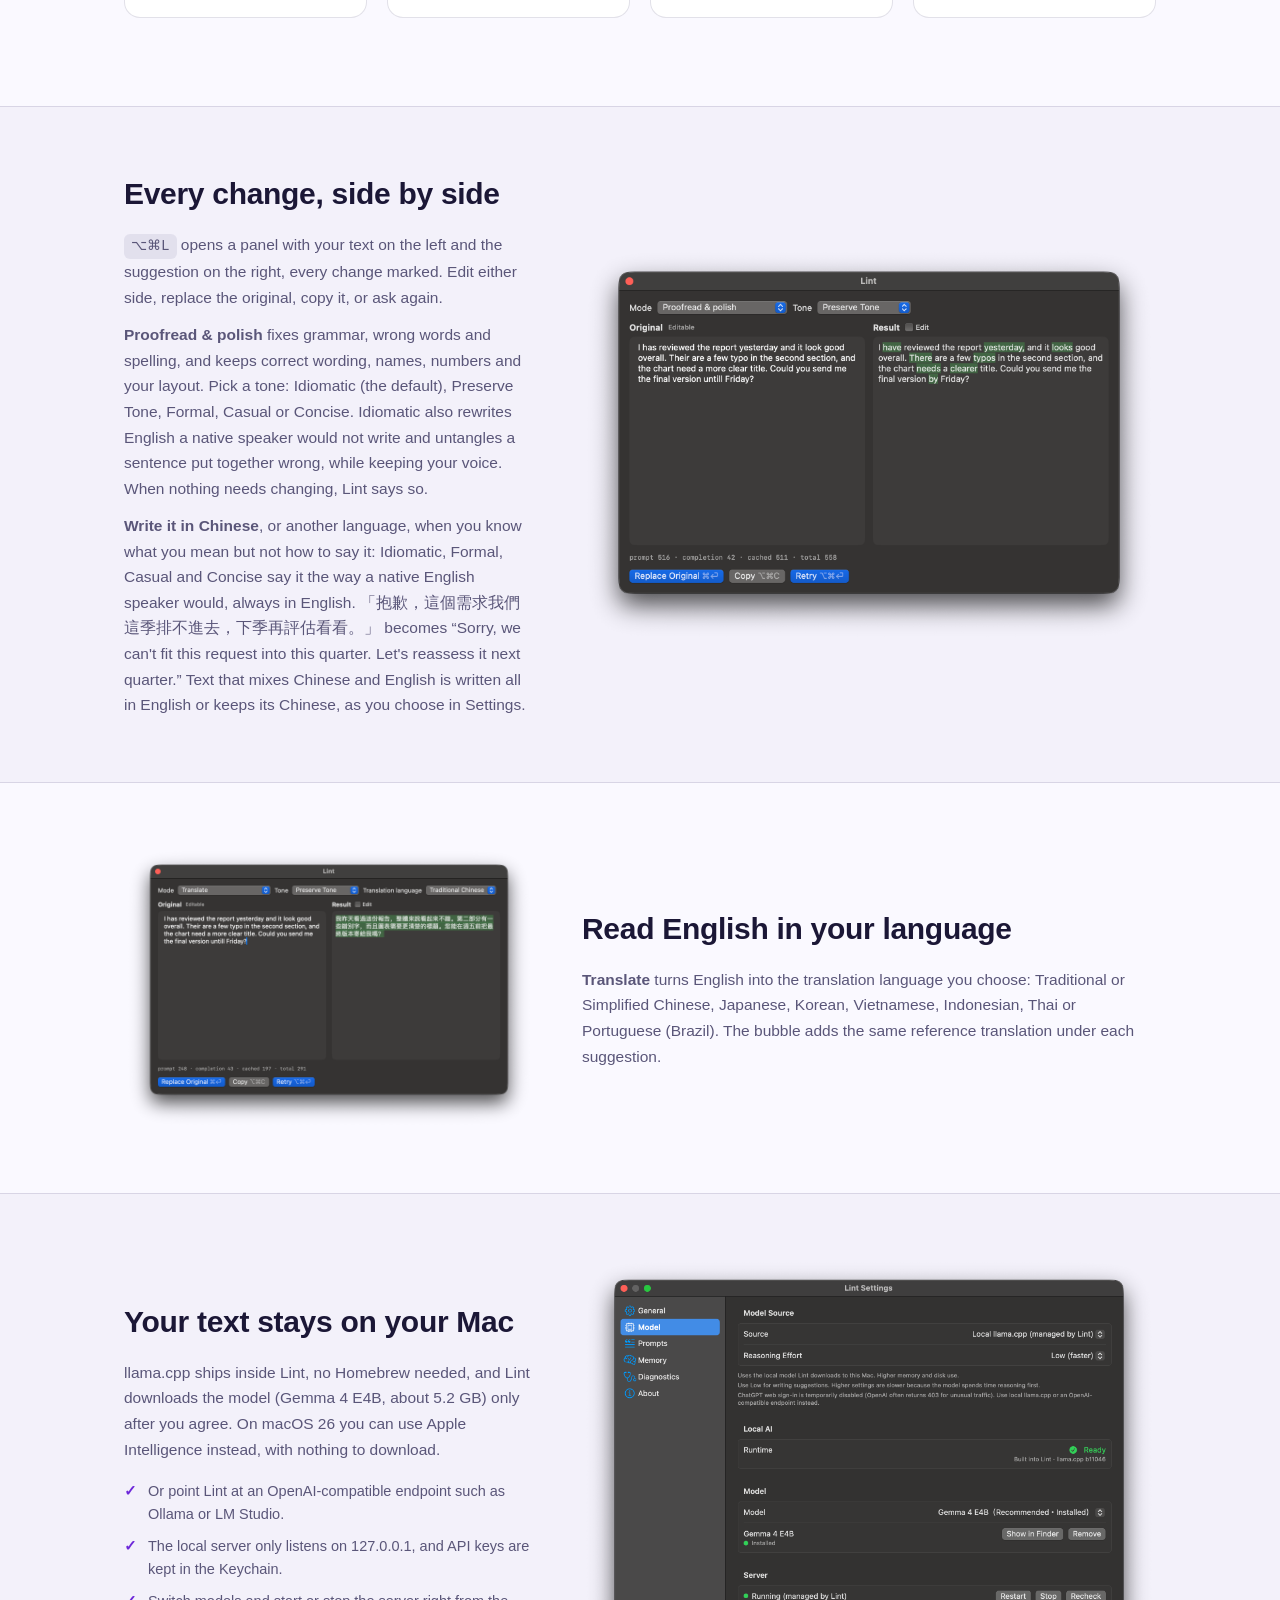
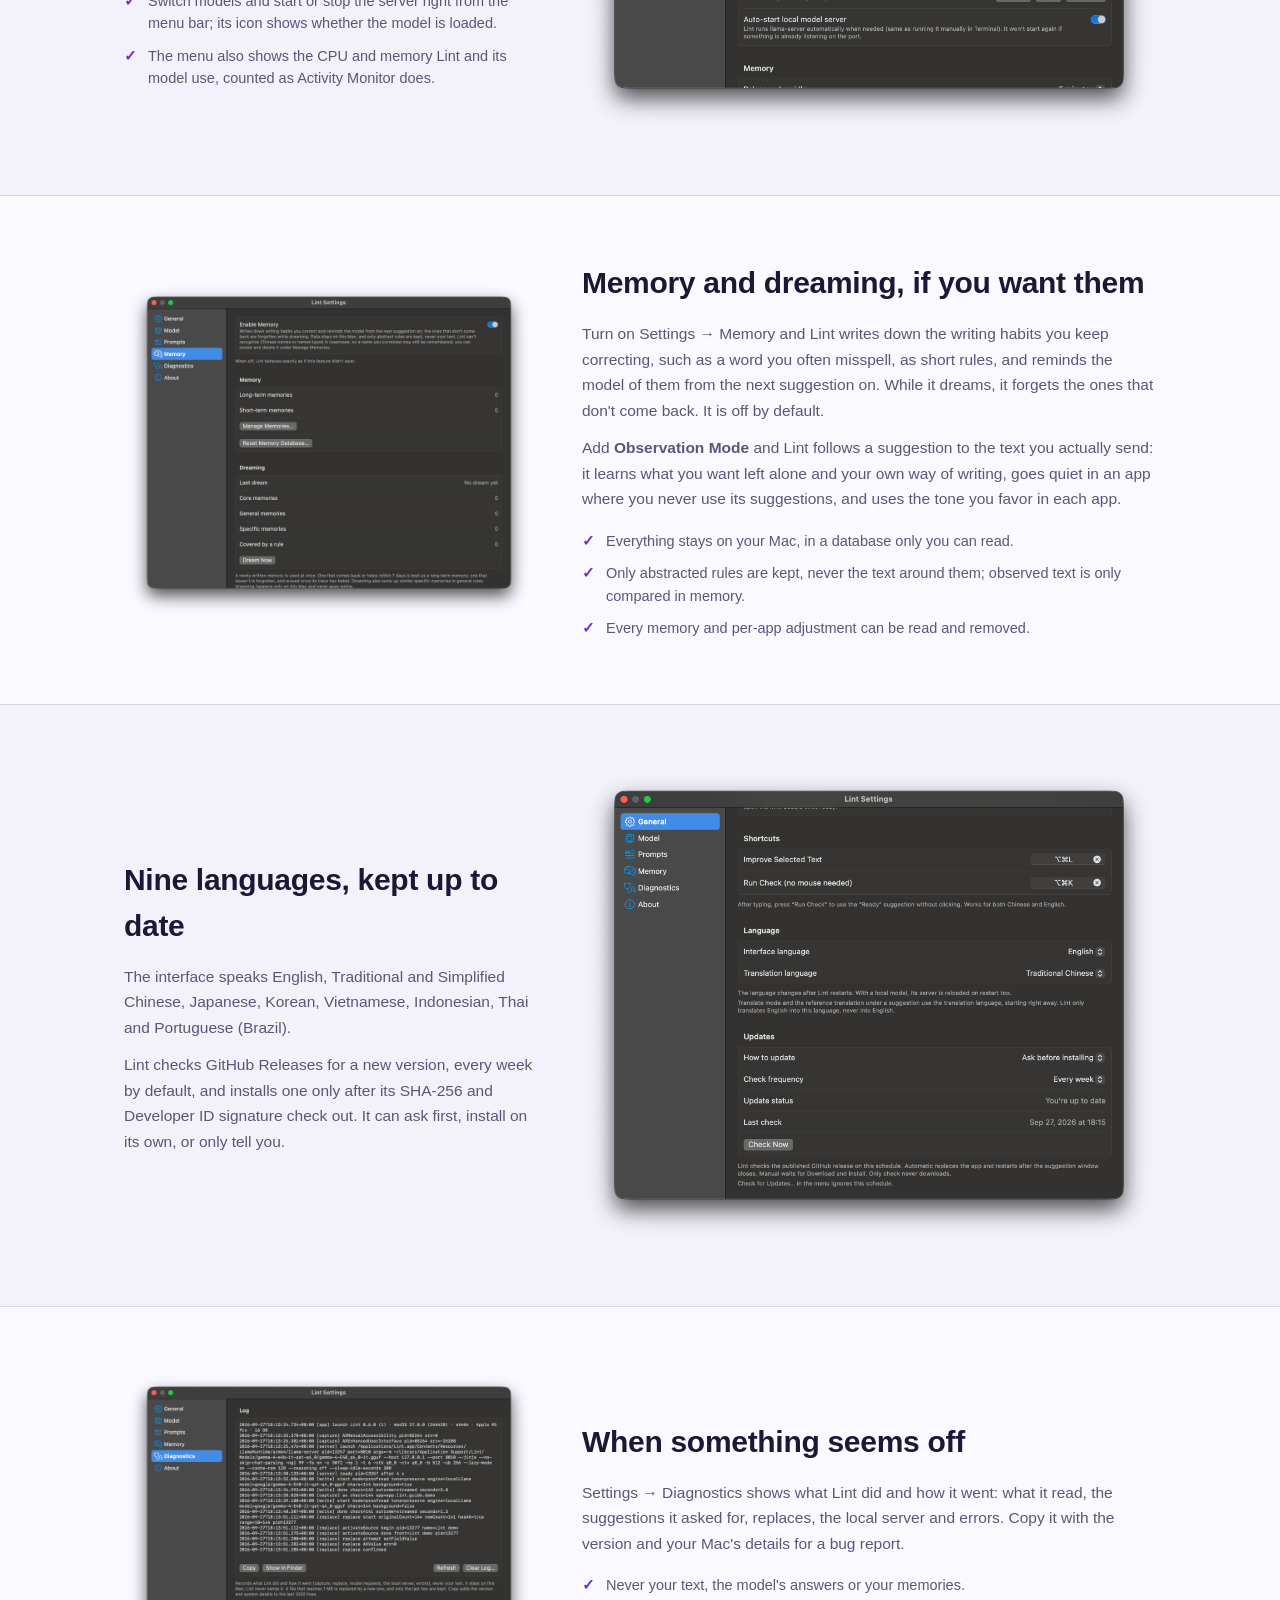
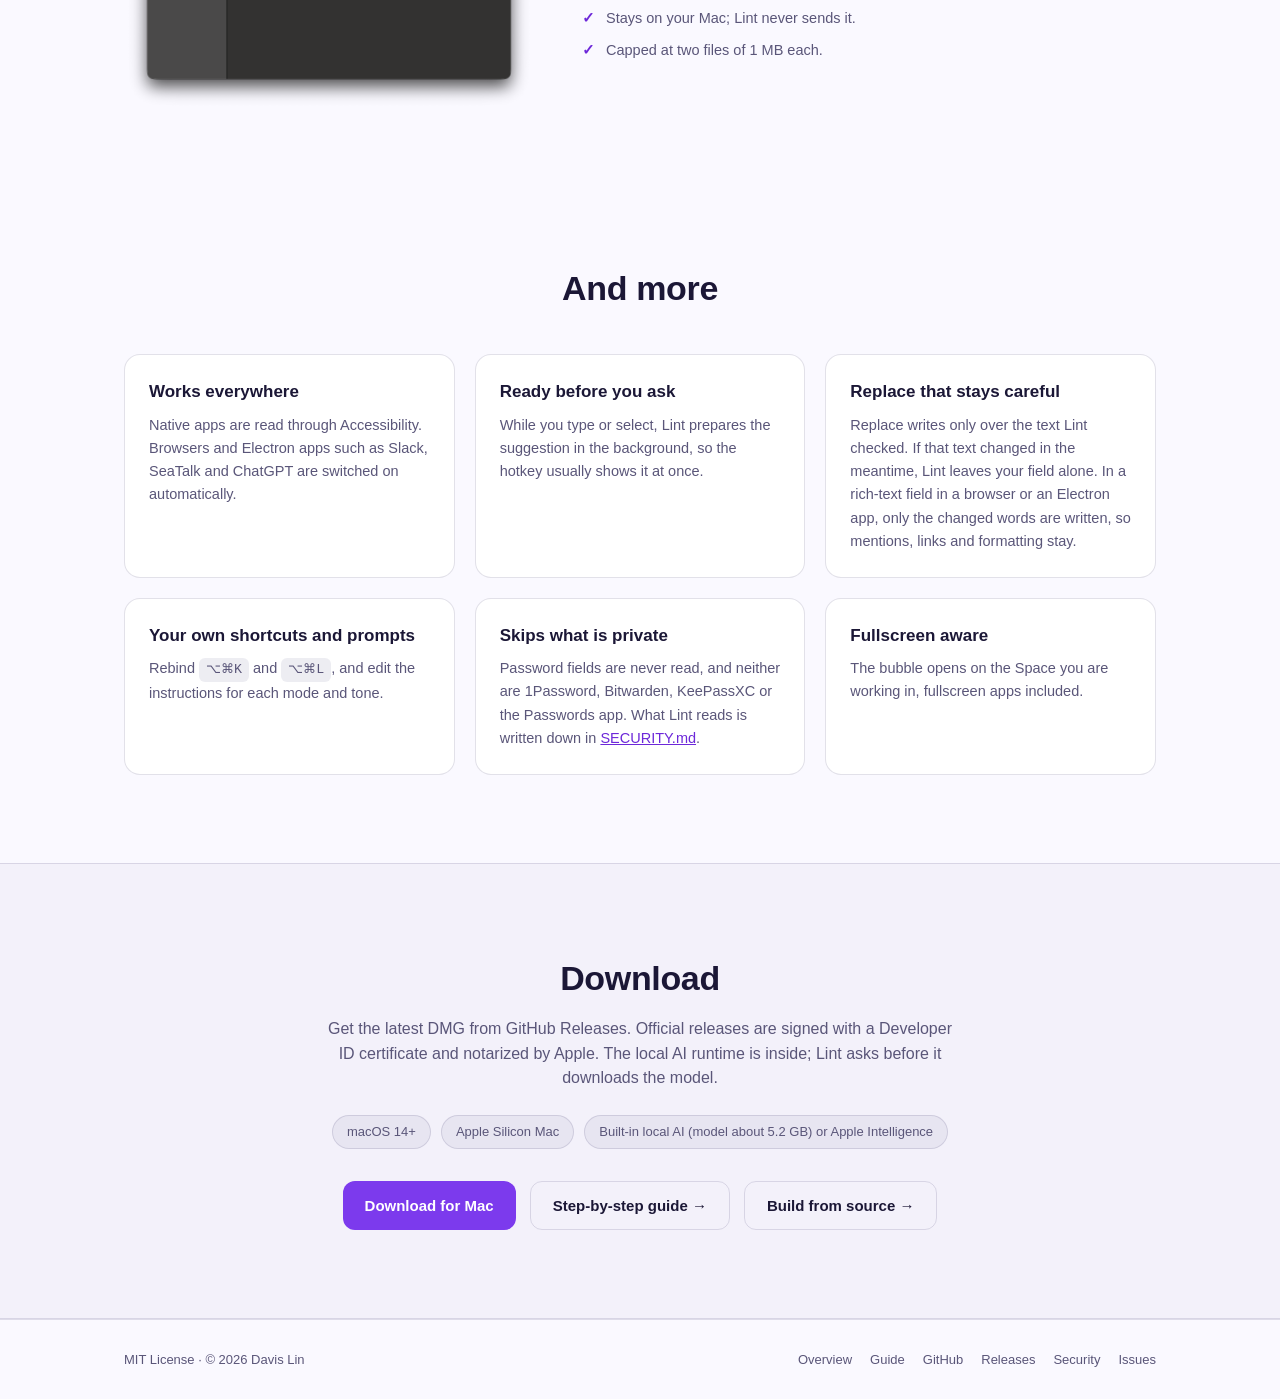
==== commit 6caacfd9: "Write English from any language, not only Chinese. Idiomatic, Formal, Casual and Concise now take te" ====
--- a/docs/index.html
+++ b/docs/index.html
@@ -221,8 +221,8 @@
         <p class="zh"><span class="kbd-inline">⌥⌘L</span> 打開雙欄面板，左邊是原文，右邊是建議，每一處修改都標出來。兩邊都能編輯，可以取代原文、複製，或重新產生。</p>
         <p class="en"><strong>Proofread &amp; polish</strong> fixes grammar, wrong words and spelling, and keeps correct wording, names, numbers and your layout. Pick a tone: Idiomatic (the default), Preserve Tone, Formal, Casual or Concise. Idiomatic also rewrites English a native speaker would not write and untangles a sentence put together wrong, while keeping your voice. When nothing needs changing, Lint says so.</p>
         <p class="zh"><strong>「文法校對與潤飾」</strong>修正文法、用錯的字與拼字，保留正確的用字、人名、數字與版面。語氣可選「道地」（預設）、保留原語氣、正式、輕鬆或簡潔。「道地」也會改寫母語者不會這樣說的英文，並把組得不對的句子理順，同時保留你的語氣。不需要修改時，Lint 會直接告訴你。</p>
-        <p class="en"><strong>Write it in Chinese</strong> when you know what you mean but not how to say it: Idiomatic, Formal, Casual and Concise say it the way a native English speaker would, always in English. 「抱歉，這個需求我們這季排不進去，下季再評估看看。」 becomes “Sorry, we can't fit this request into this quarter. Let's reassess it next quarter.” Text that mixes Chinese and English is written all in English or keeps its Chinese, as you choose in Settings.</p>
-        <p class="zh"><strong>直接寫中文</strong>：知道想說什麼、卻不知道英文怎麼說的時候，「道地」「正式」「輕鬆」「簡潔」會用英語母語者會說的方式寫成英文。「抱歉，這個需求我們這季排不進去，下季再評估看看。」會變成 “Sorry, we can't fit this request into this quarter. Let's reassess it next quarter.”。中英夾雜的文字要整段寫成英文還是保留中文，可在設定中選擇。</p>
+        <p class="en"><strong>Write it in Chinese</strong>, or another language, when you know what you mean but not how to say it: Idiomatic, Formal, Casual and Concise say it the way a native English speaker would, always in English. 「抱歉，這個需求我們這季排不進去，下季再評估看看。」 becomes “Sorry, we can't fit this request into this quarter. Let's reassess it next quarter.” Text that mixes Chinese and English is written all in English or keeps its Chinese, as you choose in Settings.</p>
+        <p class="zh"><strong>直接寫中文</strong>或其他語言：知道想說什麼、卻不知道英文怎麼說的時候，「道地」「正式」「輕鬆」「簡潔」會用英語母語者會說的方式寫成英文。「抱歉，這個需求我們這季排不進去，下季再評估看看。」會變成 “Sorry, we can't fit this request into this quarter. Let's reassess it next quarter.”。中英夾雜的文字要整段寫成英文還是保留中文，可在設定中選擇。</p>
       </div>
       <figure>
         <a class="shot en" href="assets/guide/en/panel.png" target="_blank" rel="noopener"><img src="assets/guide/en/panel.png" alt="The full panel with the original on the left and the corrected text on the right" width="872" height="600" loading="lazy"></a>
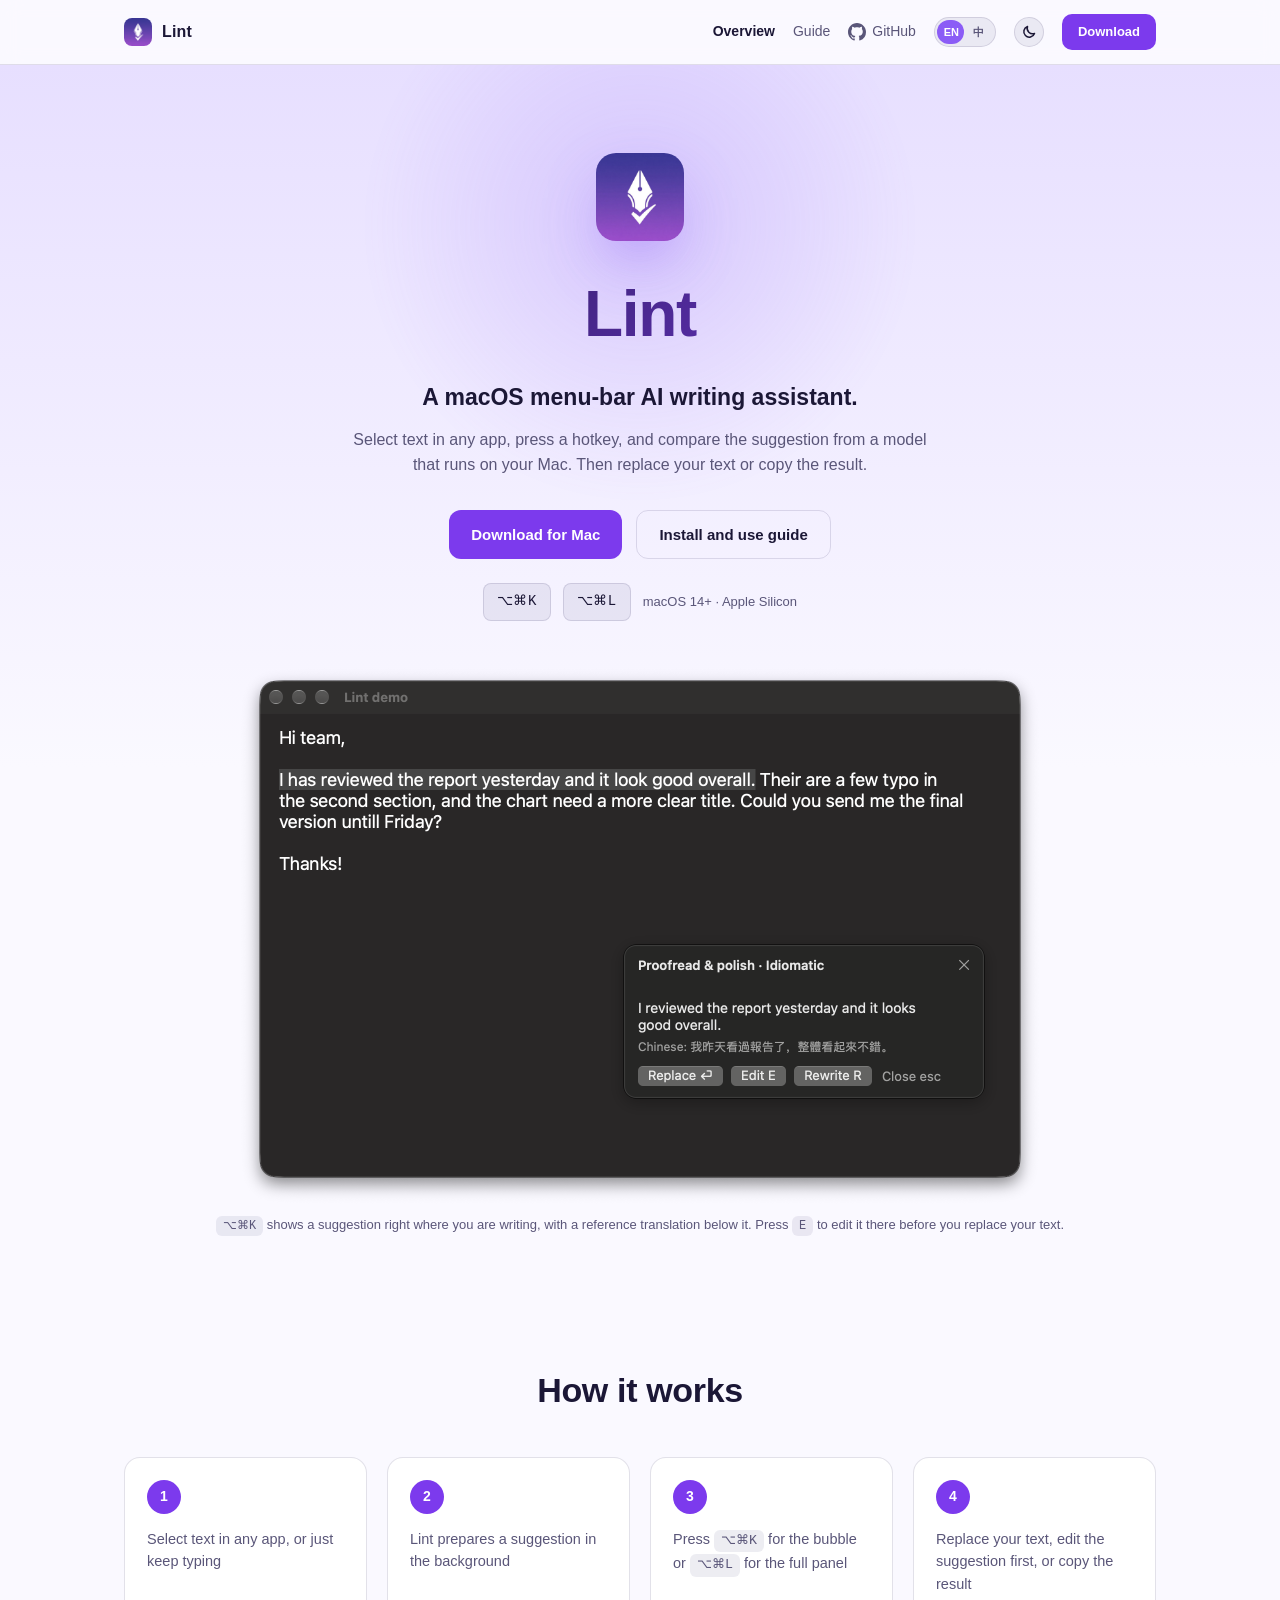
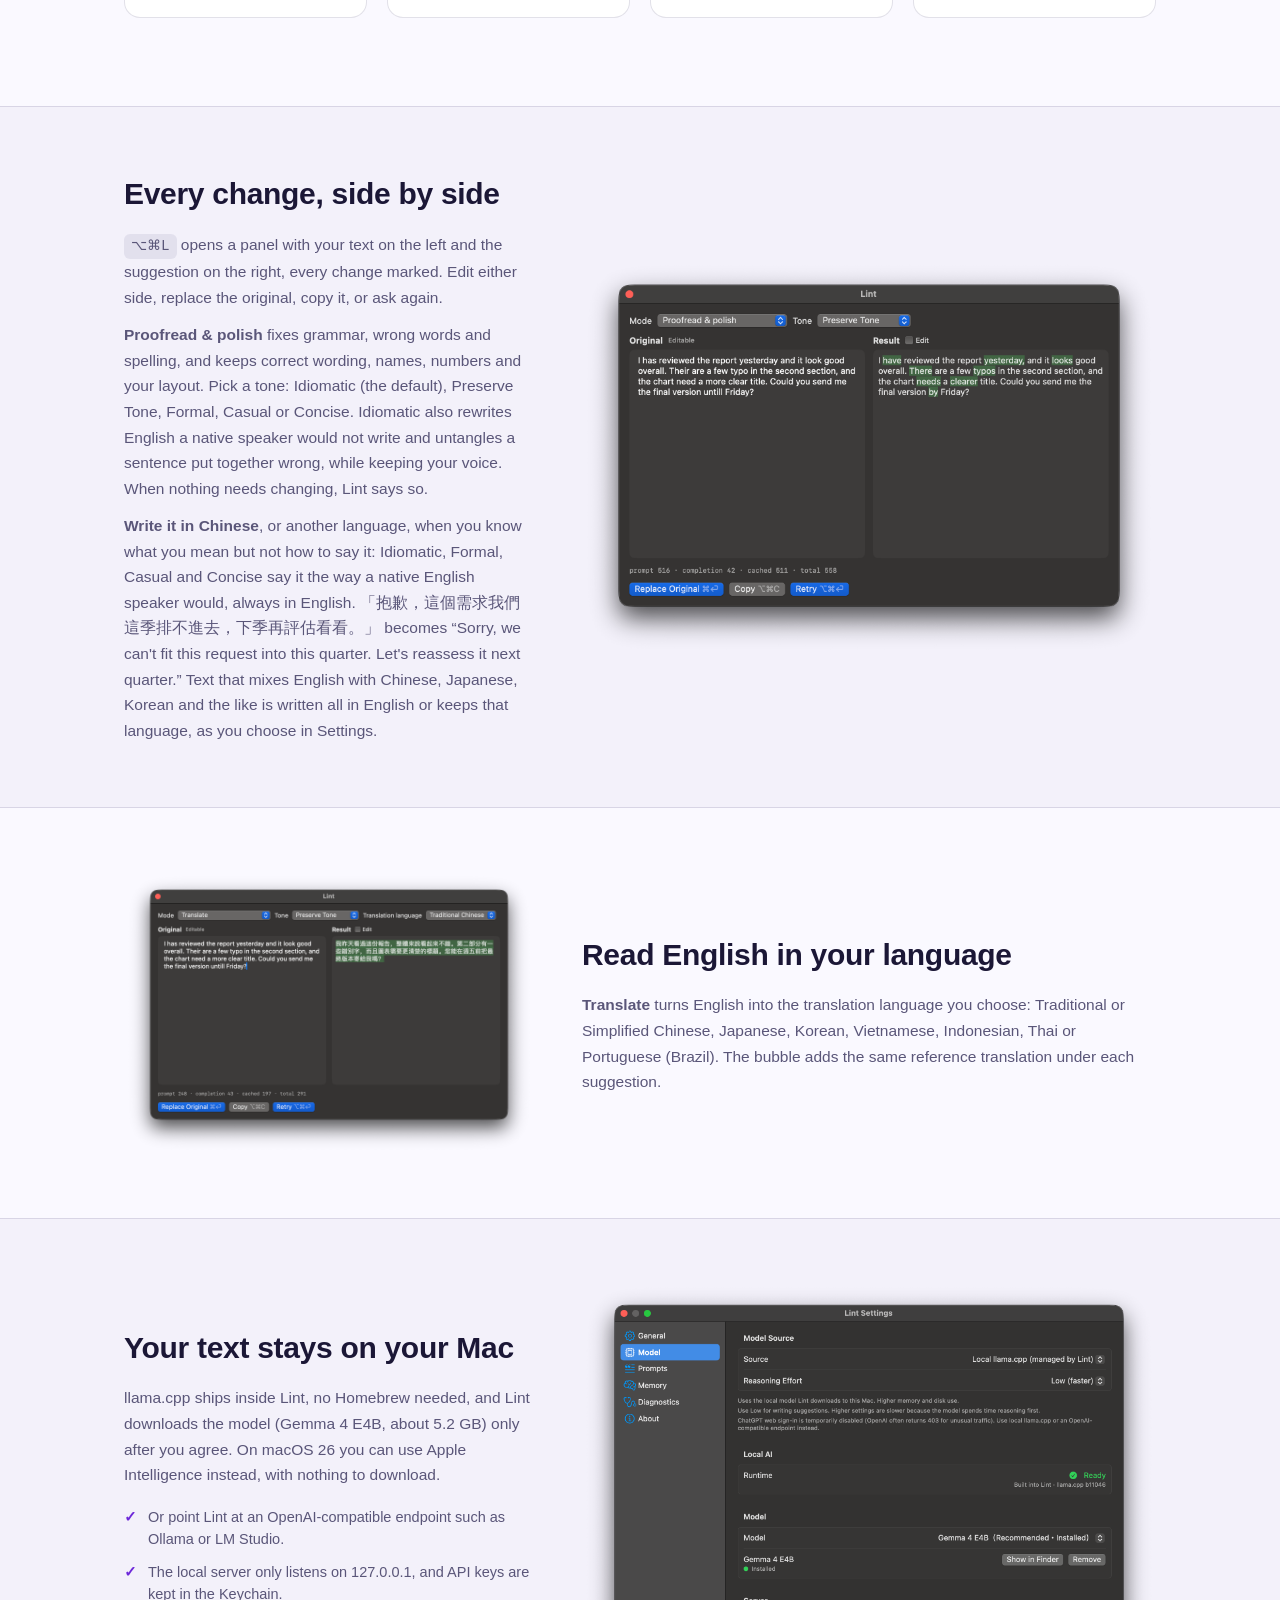
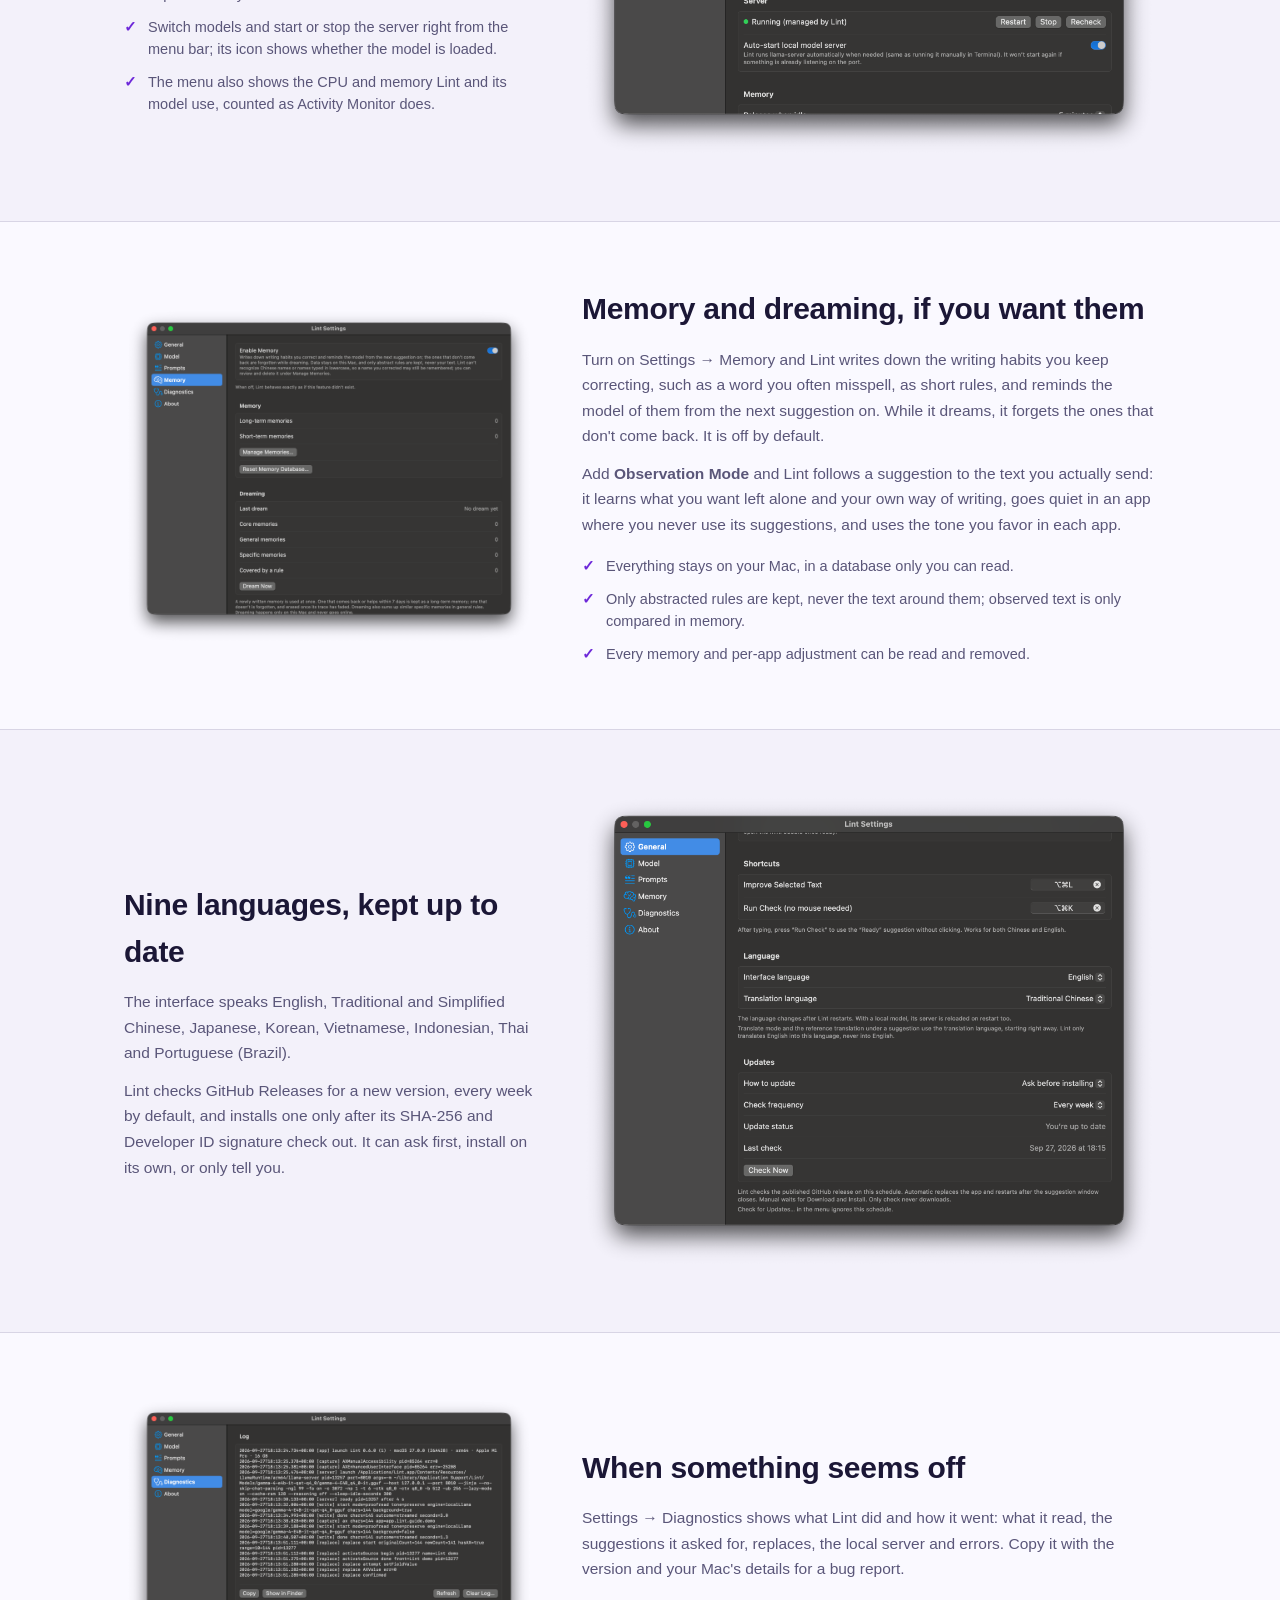
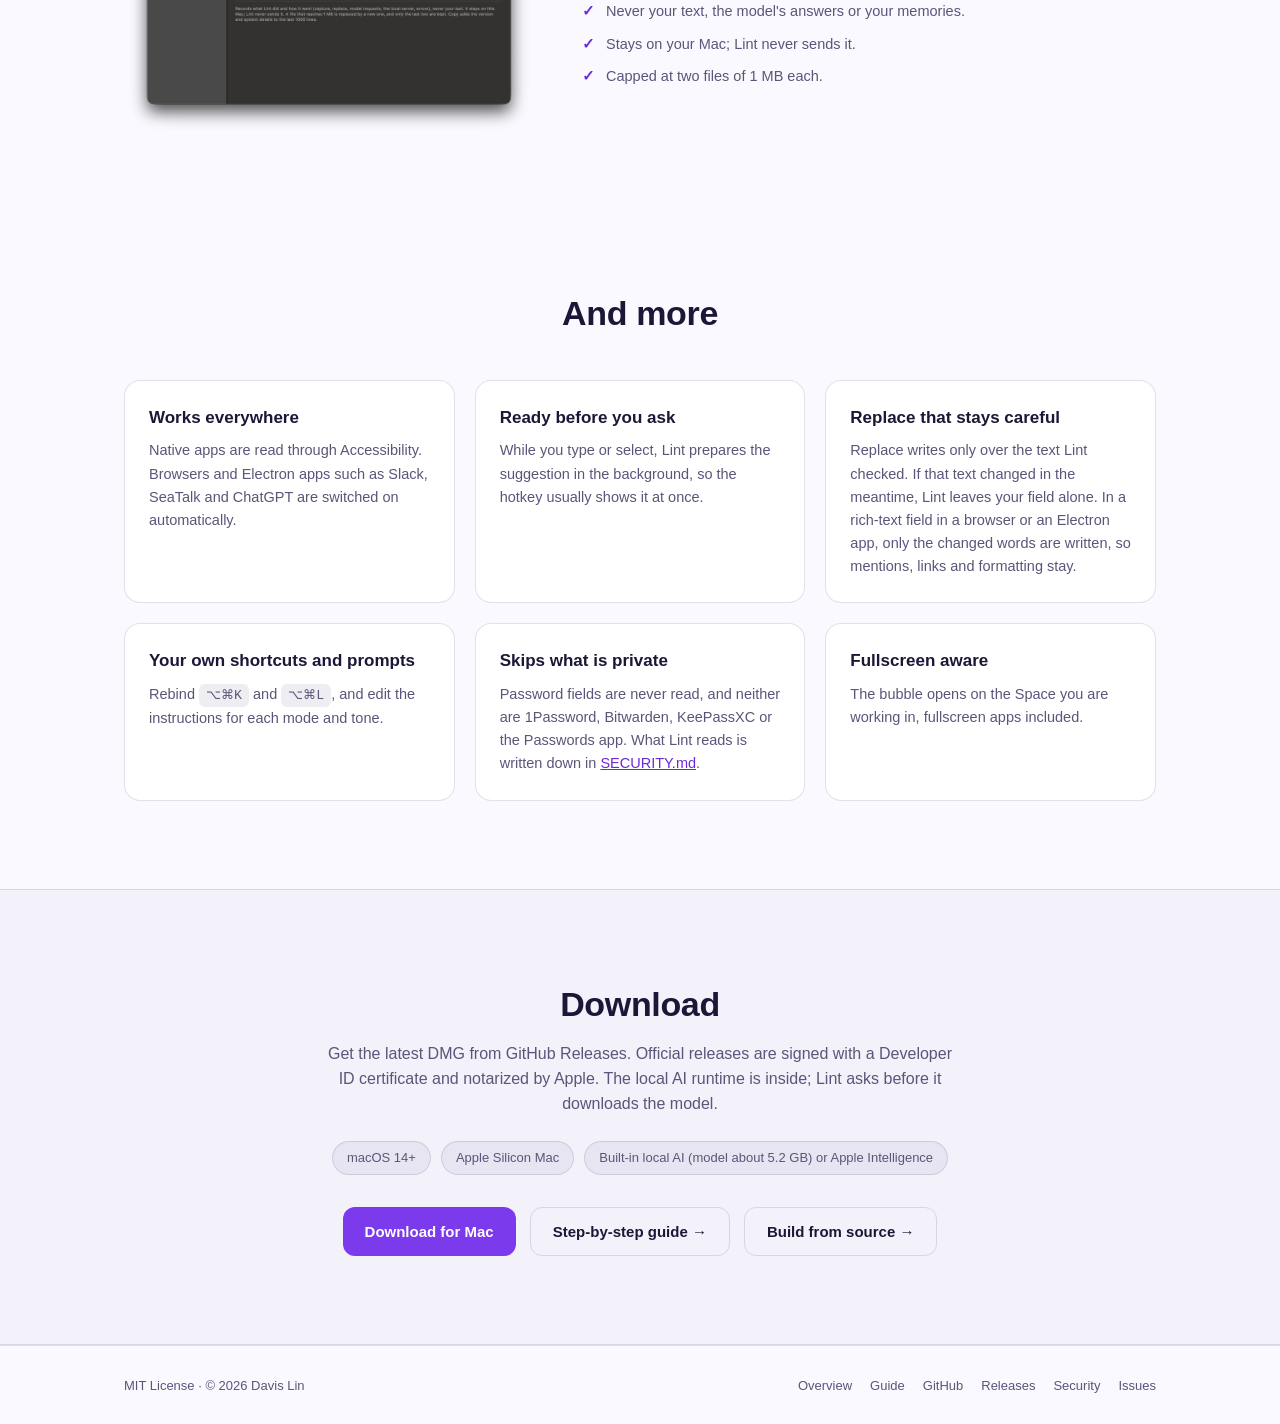
==== commit 2bb0e608: "Let the mixed-text setting keep any language with a script of its own. The setting for text that mix" ====
--- a/docs/index.html
+++ b/docs/index.html
@@ -221,8 +221,8 @@
         <p class="zh"><span class="kbd-inline">⌥⌘L</span> 打開雙欄面板，左邊是原文，右邊是建議，每一處修改都標出來。兩邊都能編輯，可以取代原文、複製，或重新產生。</p>
         <p class="en"><strong>Proofread &amp; polish</strong> fixes grammar, wrong words and spelling, and keeps correct wording, names, numbers and your layout. Pick a tone: Idiomatic (the default), Preserve Tone, Formal, Casual or Concise. Idiomatic also rewrites English a native speaker would not write and untangles a sentence put together wrong, while keeping your voice. When nothing needs changing, Lint says so.</p>
         <p class="zh"><strong>「文法校對與潤飾」</strong>修正文法、用錯的字與拼字，保留正確的用字、人名、數字與版面。語氣可選「道地」（預設）、保留原語氣、正式、輕鬆或簡潔。「道地」也會改寫母語者不會這樣說的英文，並把組得不對的句子理順，同時保留你的語氣。不需要修改時，Lint 會直接告訴你。</p>
-        <p class="en"><strong>Write it in Chinese</strong>, or another language, when you know what you mean but not how to say it: Idiomatic, Formal, Casual and Concise say it the way a native English speaker would, always in English. 「抱歉，這個需求我們這季排不進去，下季再評估看看。」 becomes “Sorry, we can't fit this request into this quarter. Let's reassess it next quarter.” Text that mixes Chinese and English is written all in English or keeps its Chinese, as you choose in Settings.</p>
-        <p class="zh"><strong>直接寫中文</strong>或其他語言：知道想說什麼、卻不知道英文怎麼說的時候，「道地」「正式」「輕鬆」「簡潔」會用英語母語者會說的方式寫成英文。「抱歉，這個需求我們這季排不進去，下季再評估看看。」會變成 “Sorry, we can't fit this request into this quarter. Let's reassess it next quarter.”。中英夾雜的文字要整段寫成英文還是保留中文，可在設定中選擇。</p>
+        <p class="en"><strong>Write it in Chinese</strong>, or another language, when you know what you mean but not how to say it: Idiomatic, Formal, Casual and Concise say it the way a native English speaker would, always in English. 「抱歉，這個需求我們這季排不進去，下季再評估看看。」 becomes “Sorry, we can't fit this request into this quarter. Let's reassess it next quarter.” Text that mixes English with Chinese, Japanese, Korean and the like is written all in English or keeps that language, as you choose in Settings.</p>
+        <p class="zh"><strong>直接寫中文</strong>或其他語言：知道想說什麼、卻不知道英文怎麼說的時候，「道地」「正式」「輕鬆」「簡潔」會用英語母語者會說的方式寫成英文。「抱歉，這個需求我們這季排不進去，下季再評估看看。」會變成 “Sorry, we can't fit this request into this quarter. Let's reassess it next quarter.”。中文、日文、韓文等夾雜英文的文字，要整段寫成英文還是保留原本的語言，可在設定中選擇。</p>
       </div>
       <figure>
         <a class="shot en" href="assets/guide/en/panel.png" target="_blank" rel="noopener"><img src="assets/guide/en/panel.png" alt="The full panel with the original on the left and the corrected text on the right" width="872" height="600" loading="lazy"></a>
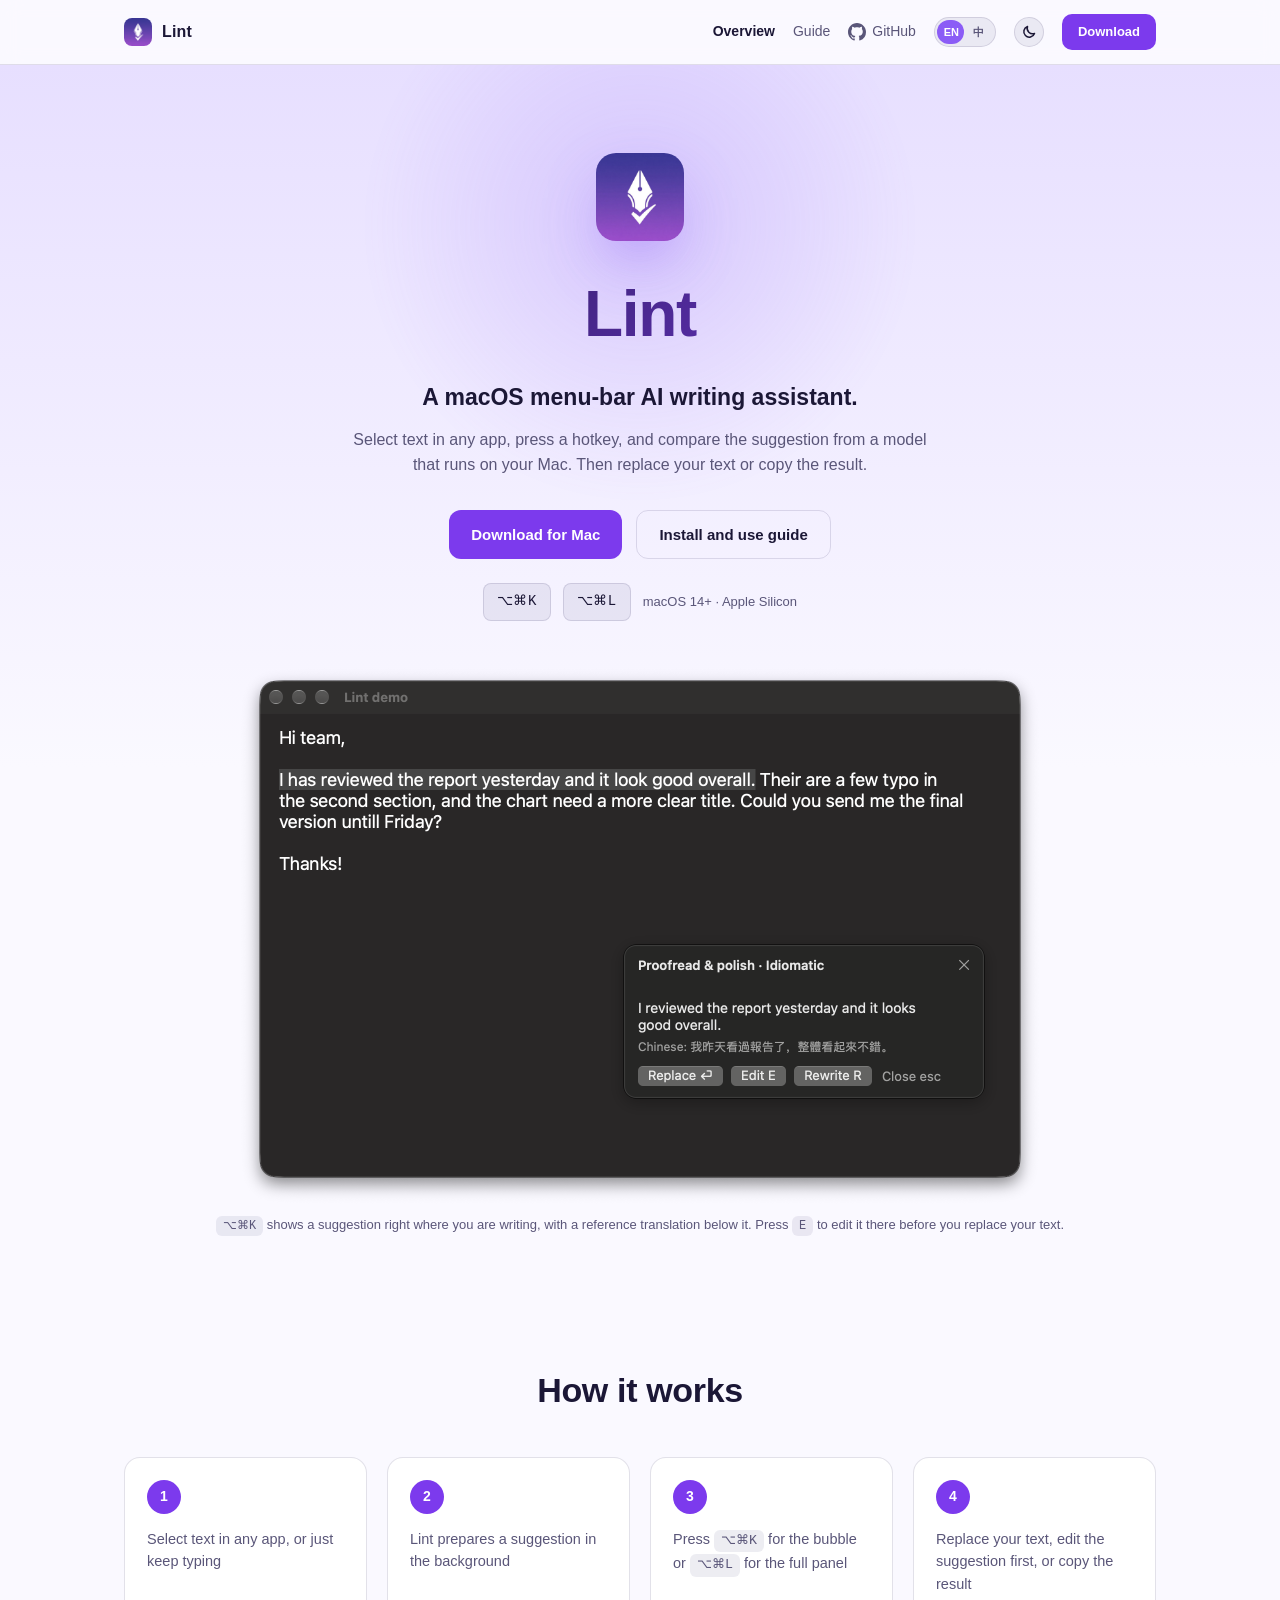
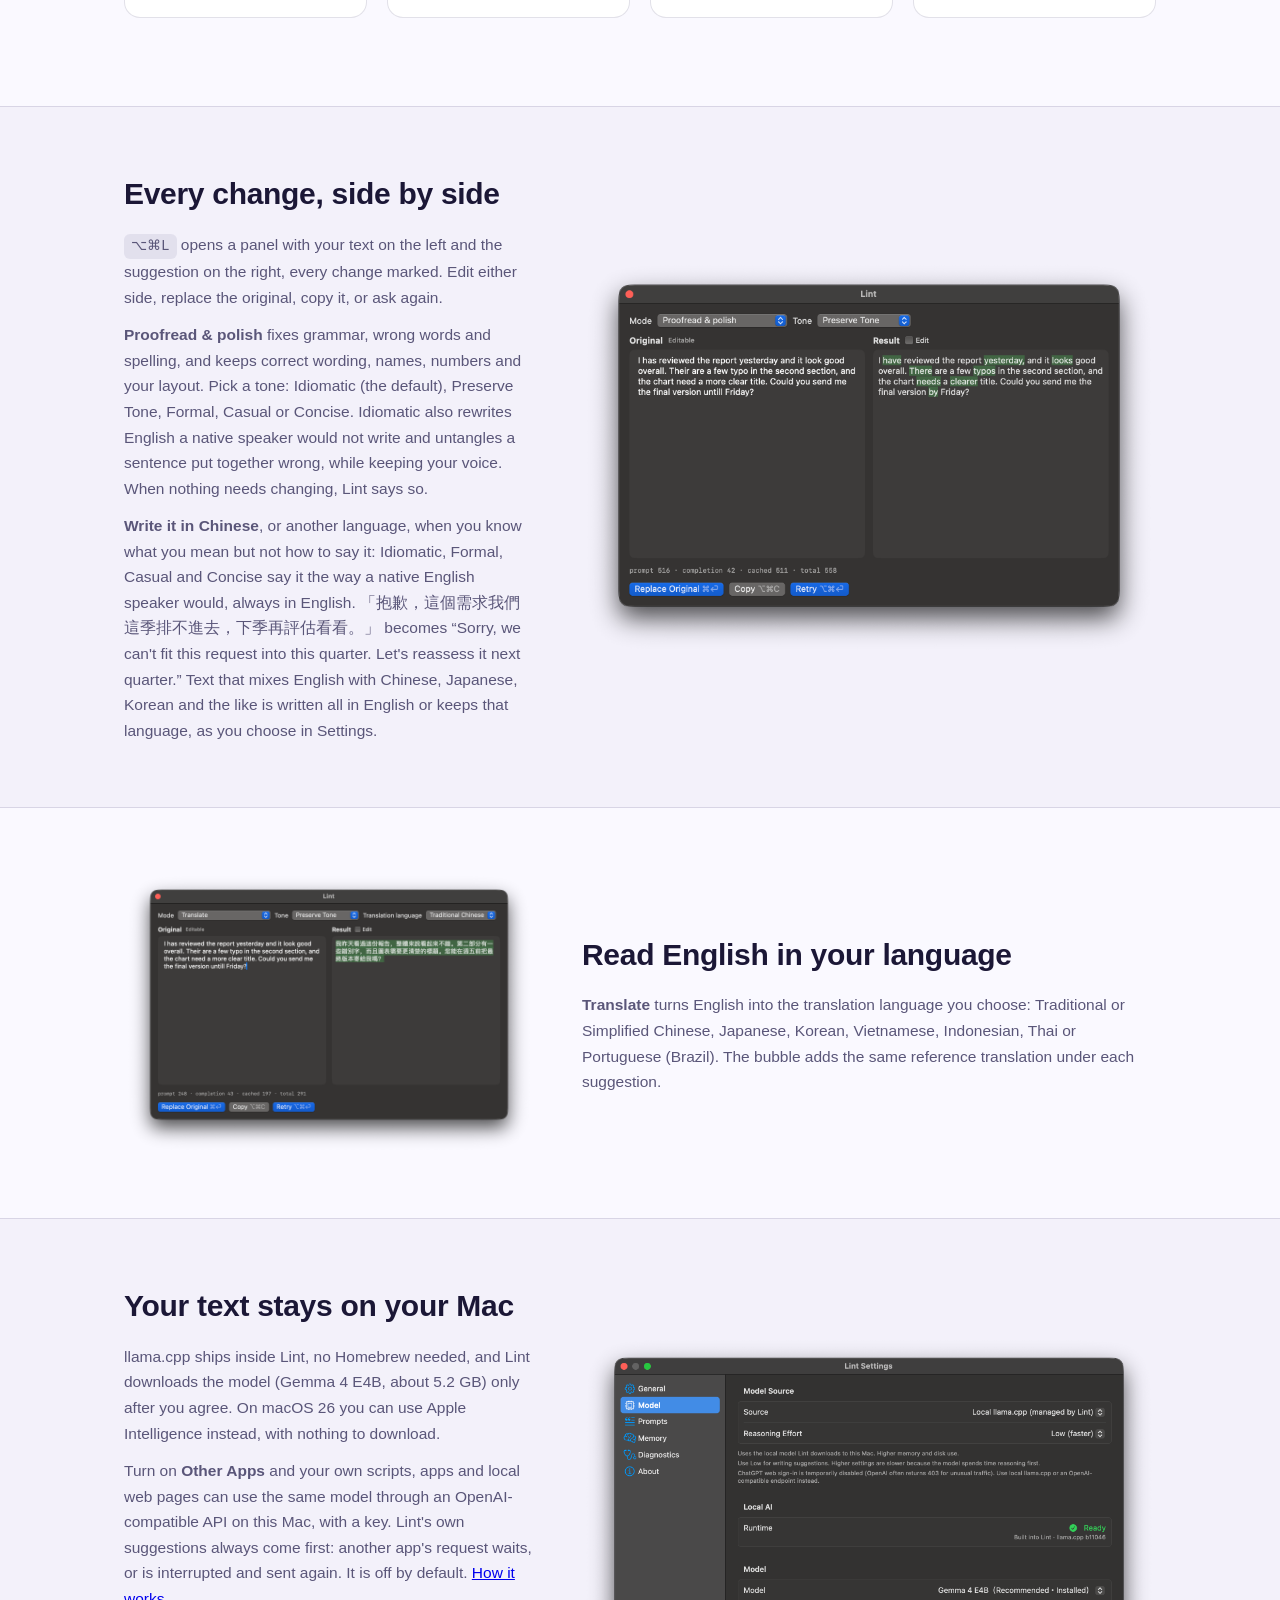
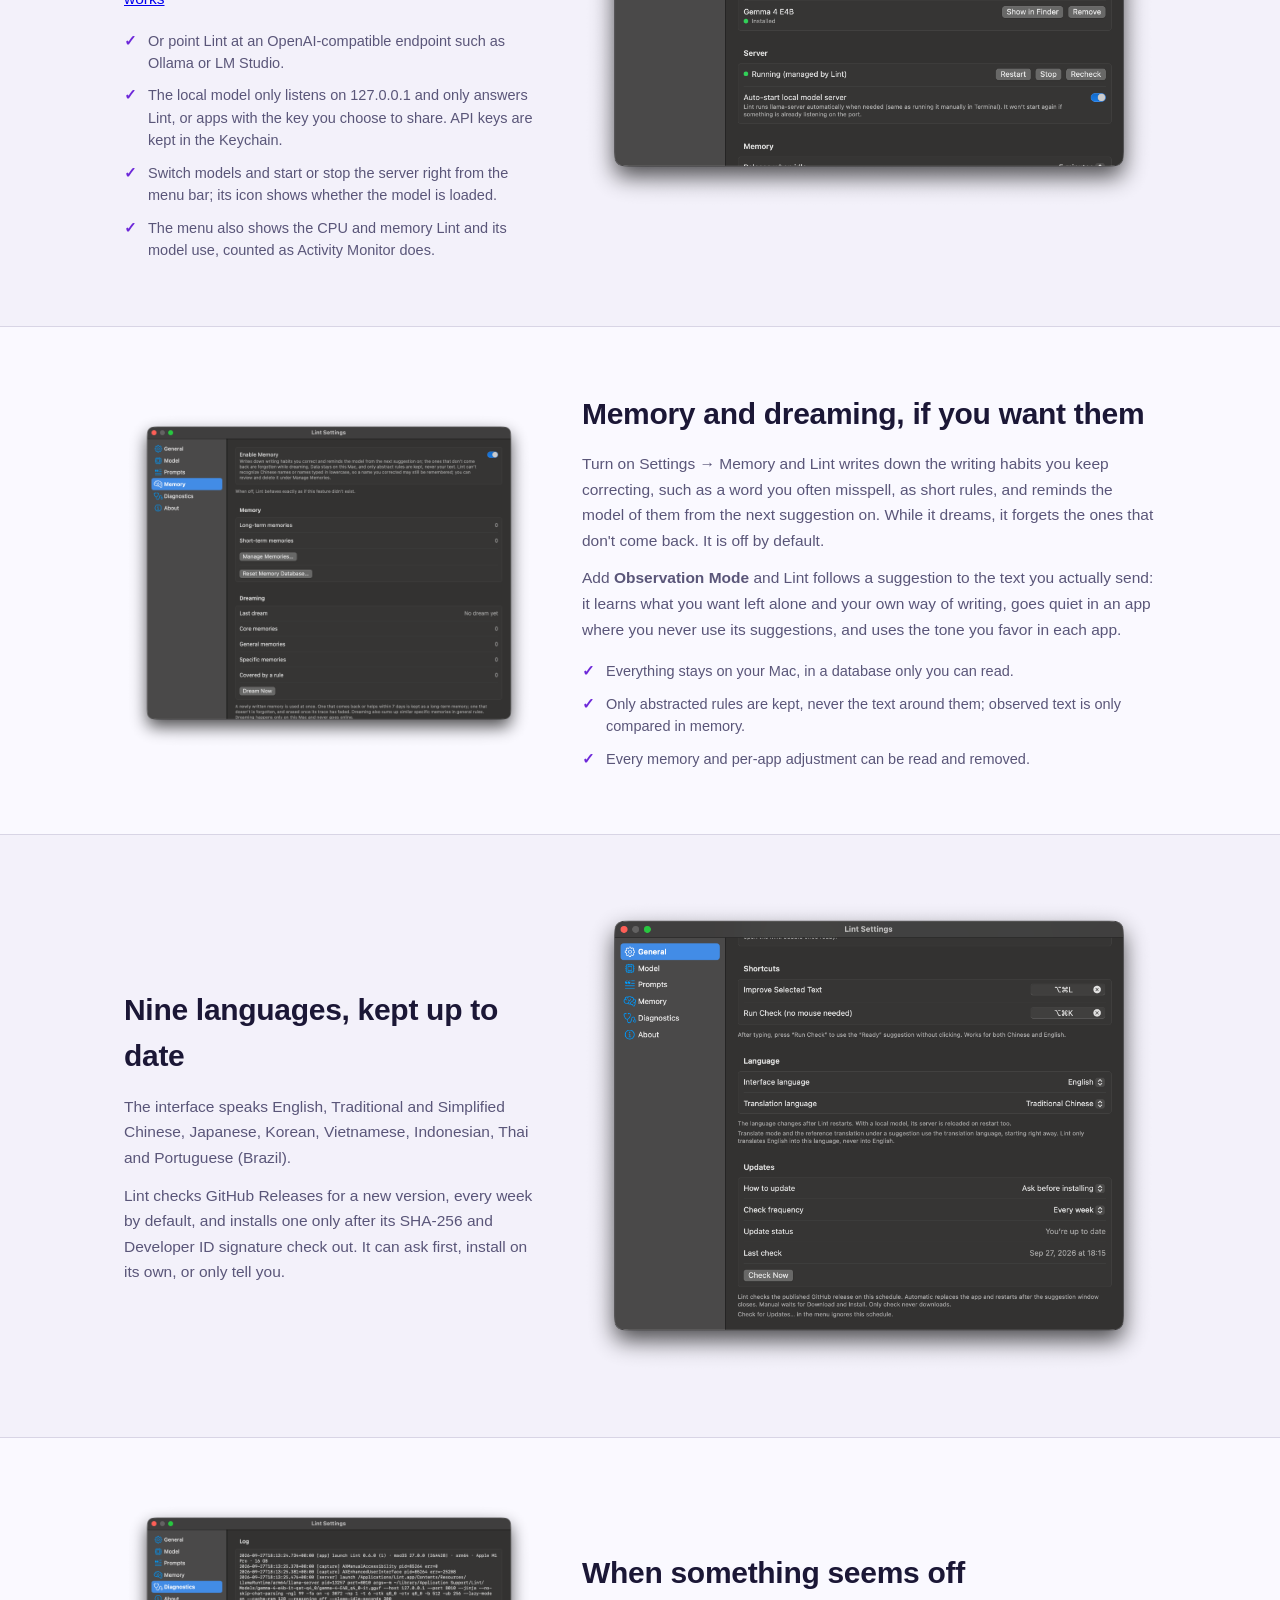
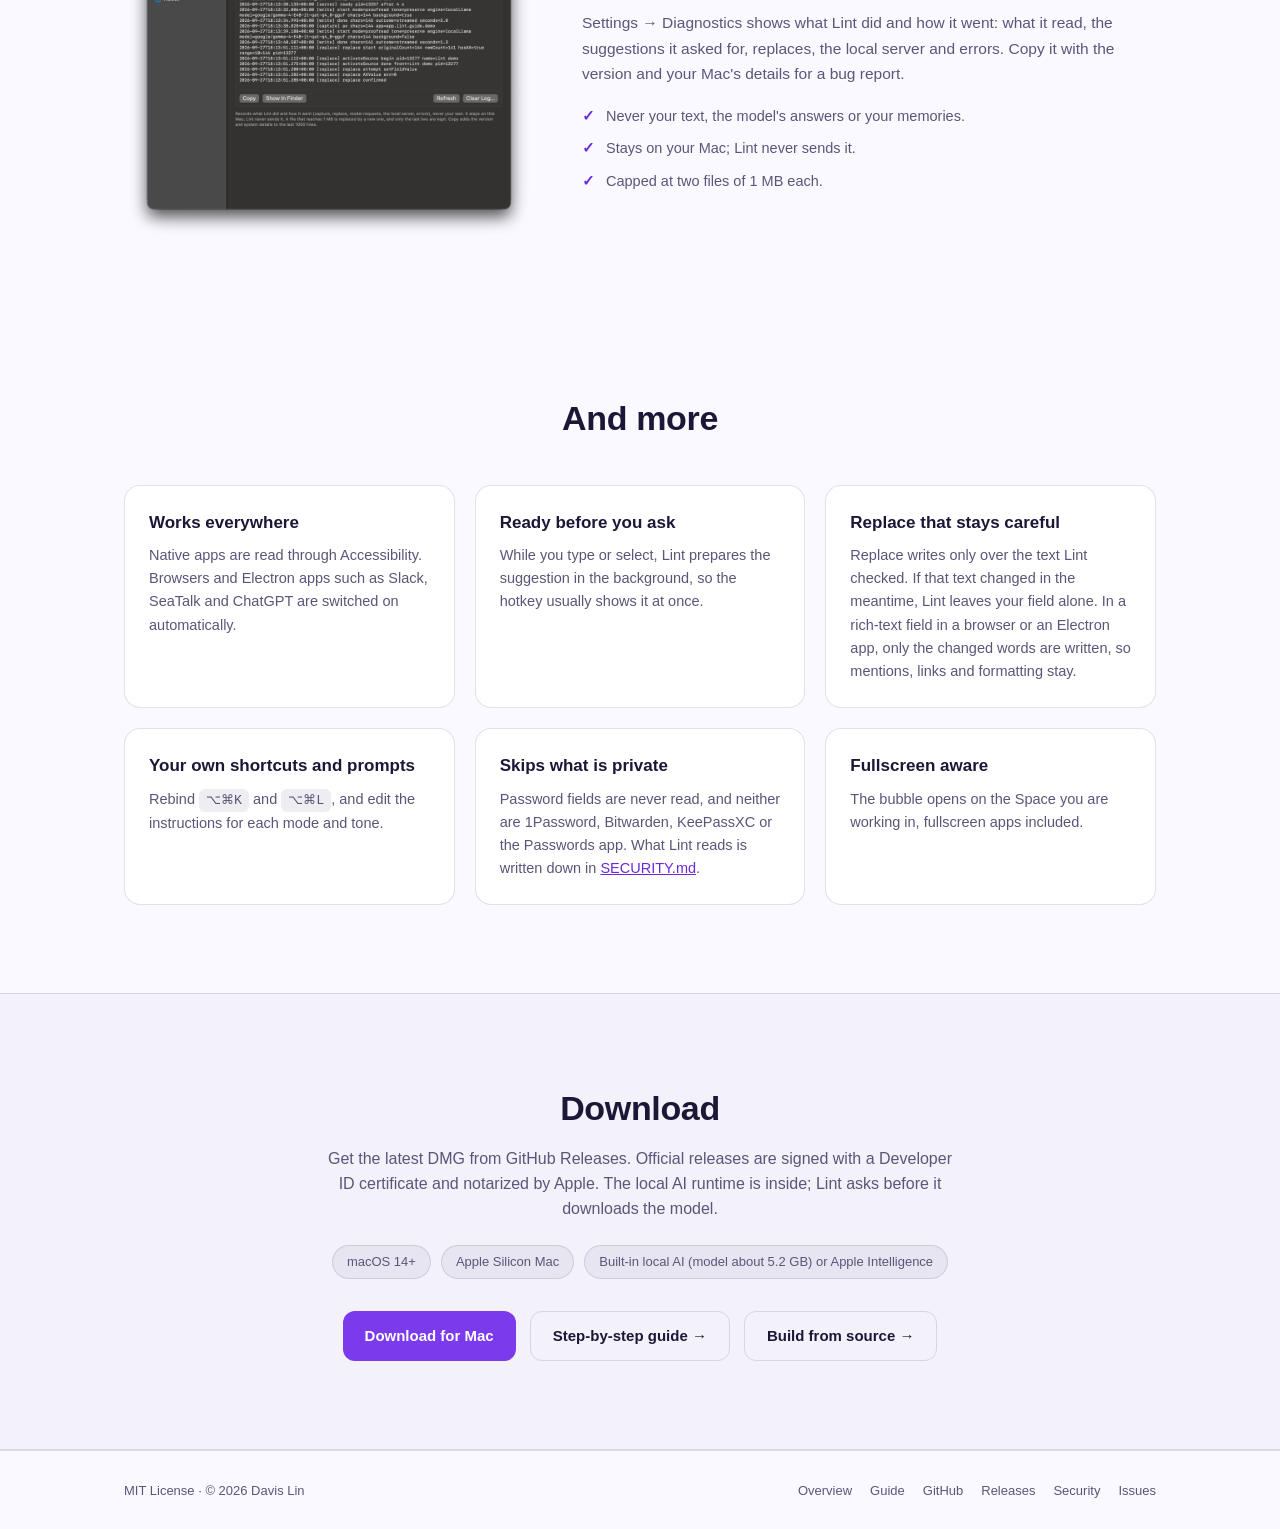
==== commit 29765b41: "Describe Other Apps on the site. The landing page mentions it under the local model; the guide gets " ====
--- a/docs/index.html
+++ b/docs/index.html
@@ -251,15 +251,17 @@
         <h2><span class="en">Your text stays on your Mac</span><span class="zh">文字留在你的 Mac 上</span></h2>
         <p class="en">llama.cpp ships inside Lint, no Homebrew needed, and Lint downloads the model (Gemma 4 E4B, about 5.2 GB) only after you agree. On macOS 26 you can use Apple Intelligence instead, with nothing to download.</p>
         <p class="zh">llama.cpp 已經包在 Lint 裡，不需要 Homebrew；模型（Gemma 4 E4B，約 5.2 GB）要等你同意才下載。在 macOS 26 也可以改用 Apple Intelligence，不必下載任何東西。</p>
+        <p class="en">Turn on <strong>Other Apps</strong> and your own scripts, apps and local web pages can use the same model through an OpenAI-compatible API on this Mac, with a key. Lint's own suggestions always come first: another app's request waits, or is interrupted and sent again. It is off by default. <a href="guide.html#local-api">How it works</a></p>
+        <p class="zh">開啟<strong>「其他 app 使用」</strong>後，你自己的腳本、App 和本機網頁也能用金鑰，透過這台 Mac 上的 OpenAI 相容 API 使用同一個模型。Lint 自己的建議永遠優先：其他 app 的請求會等候，或被中斷後重送。預設關閉。<a href="guide.html#local-api">怎麼運作</a></p>
         <ul class="ticks en">
           <li>Or point Lint at an OpenAI-compatible endpoint such as Ollama or LM Studio.</li>
-          <li>The local server only listens on 127.0.0.1, and API keys are kept in the Keychain.</li>
+          <li>The local model only listens on 127.0.0.1 and only answers Lint, or apps with the key you choose to share. API keys are kept in the Keychain.</li>
           <li>Switch models and start or stop the server right from the menu bar; its icon shows whether the model is loaded.</li>
           <li>The menu also shows the CPU and memory Lint and its model use, counted as Activity Monitor does.</li>
         </ul>
         <ul class="ticks zh">
           <li>也可以改接 Ollama、LM Studio 等 OpenAI 相容端點。</li>
-          <li>本機服務只監聽 127.0.0.1，API Key 存在鑰匙圈。</li>
+          <li>本機模型只監聽 127.0.0.1，只回應 Lint，以及拿到你分享的金鑰的 App。API Key 存在鑰匙圈。</li>
           <li>在選單列就能切換模型、啟動或停止服務；圖示會顯示模型是否已載入。</li>
           <li>選單也會顯示 Lint 與模型用了多少 CPU 和記憶體，算法與活動監視器相同。</li>
         </ul>
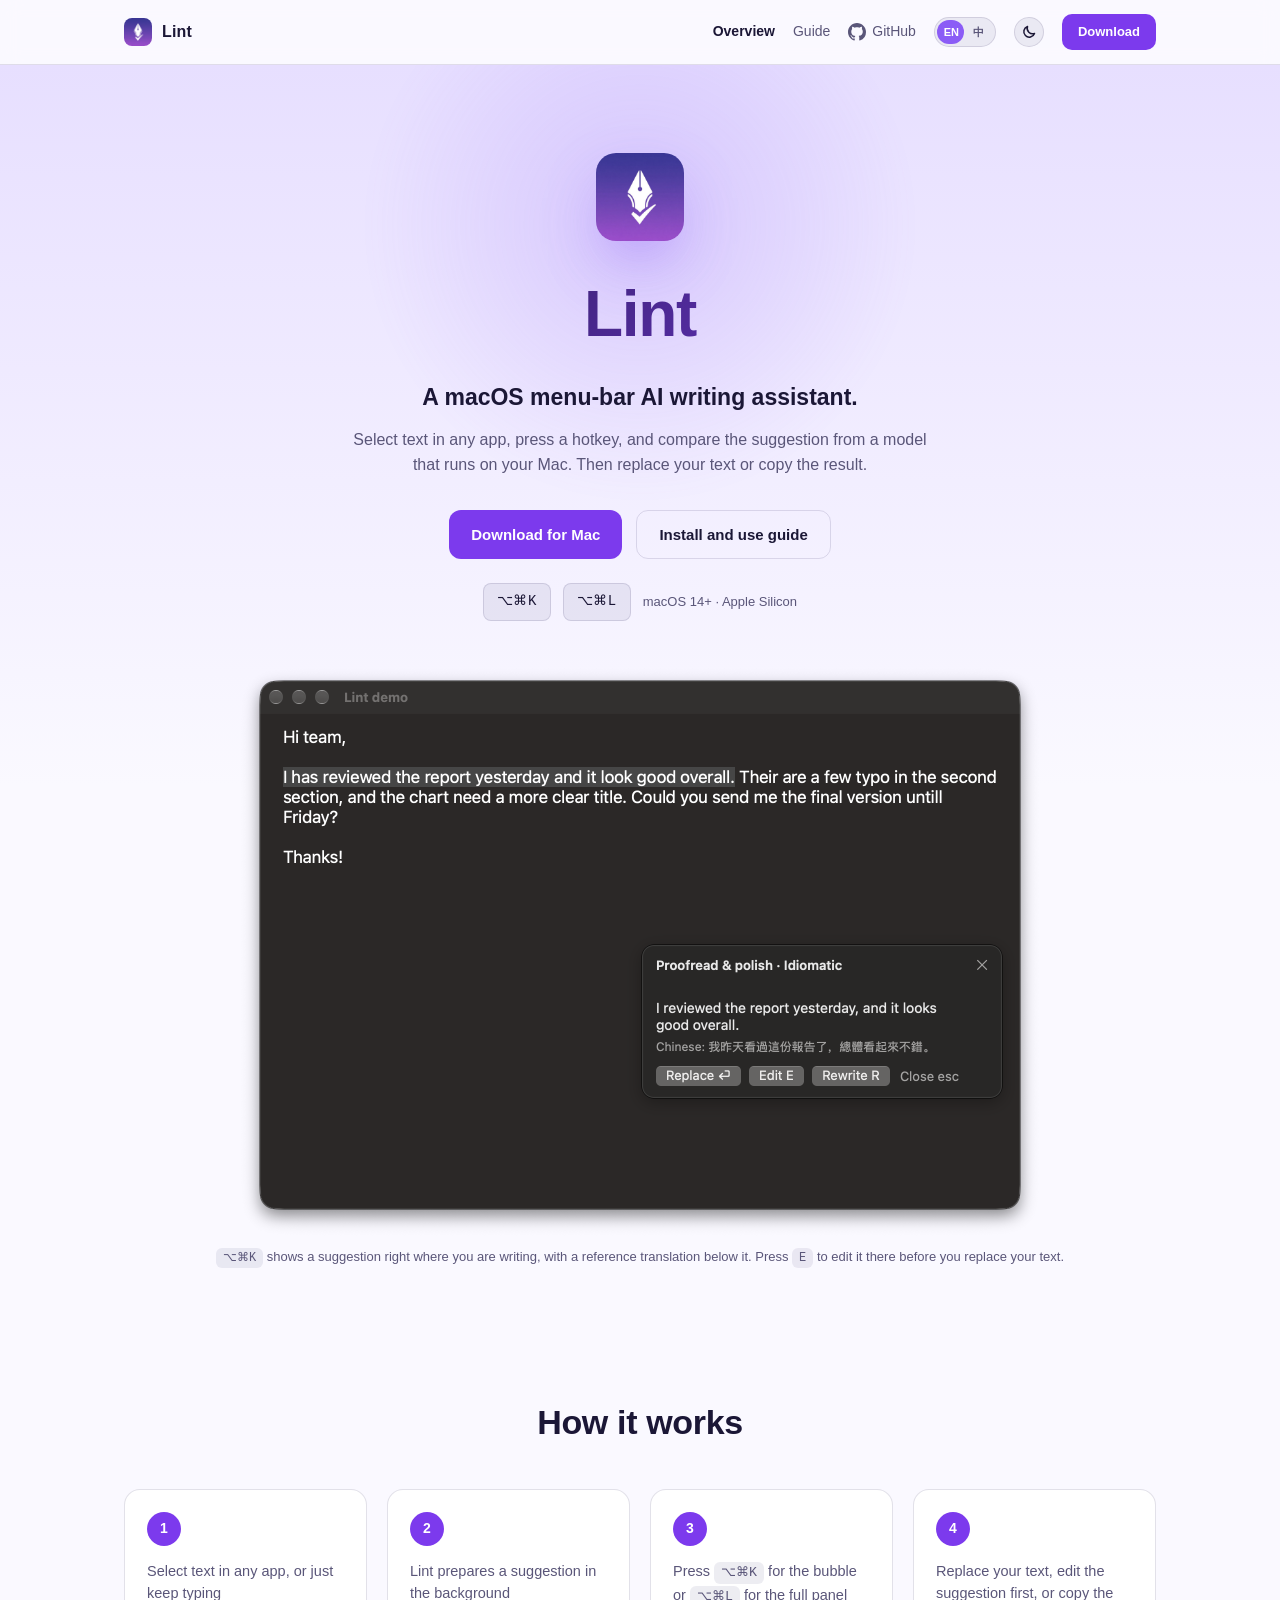
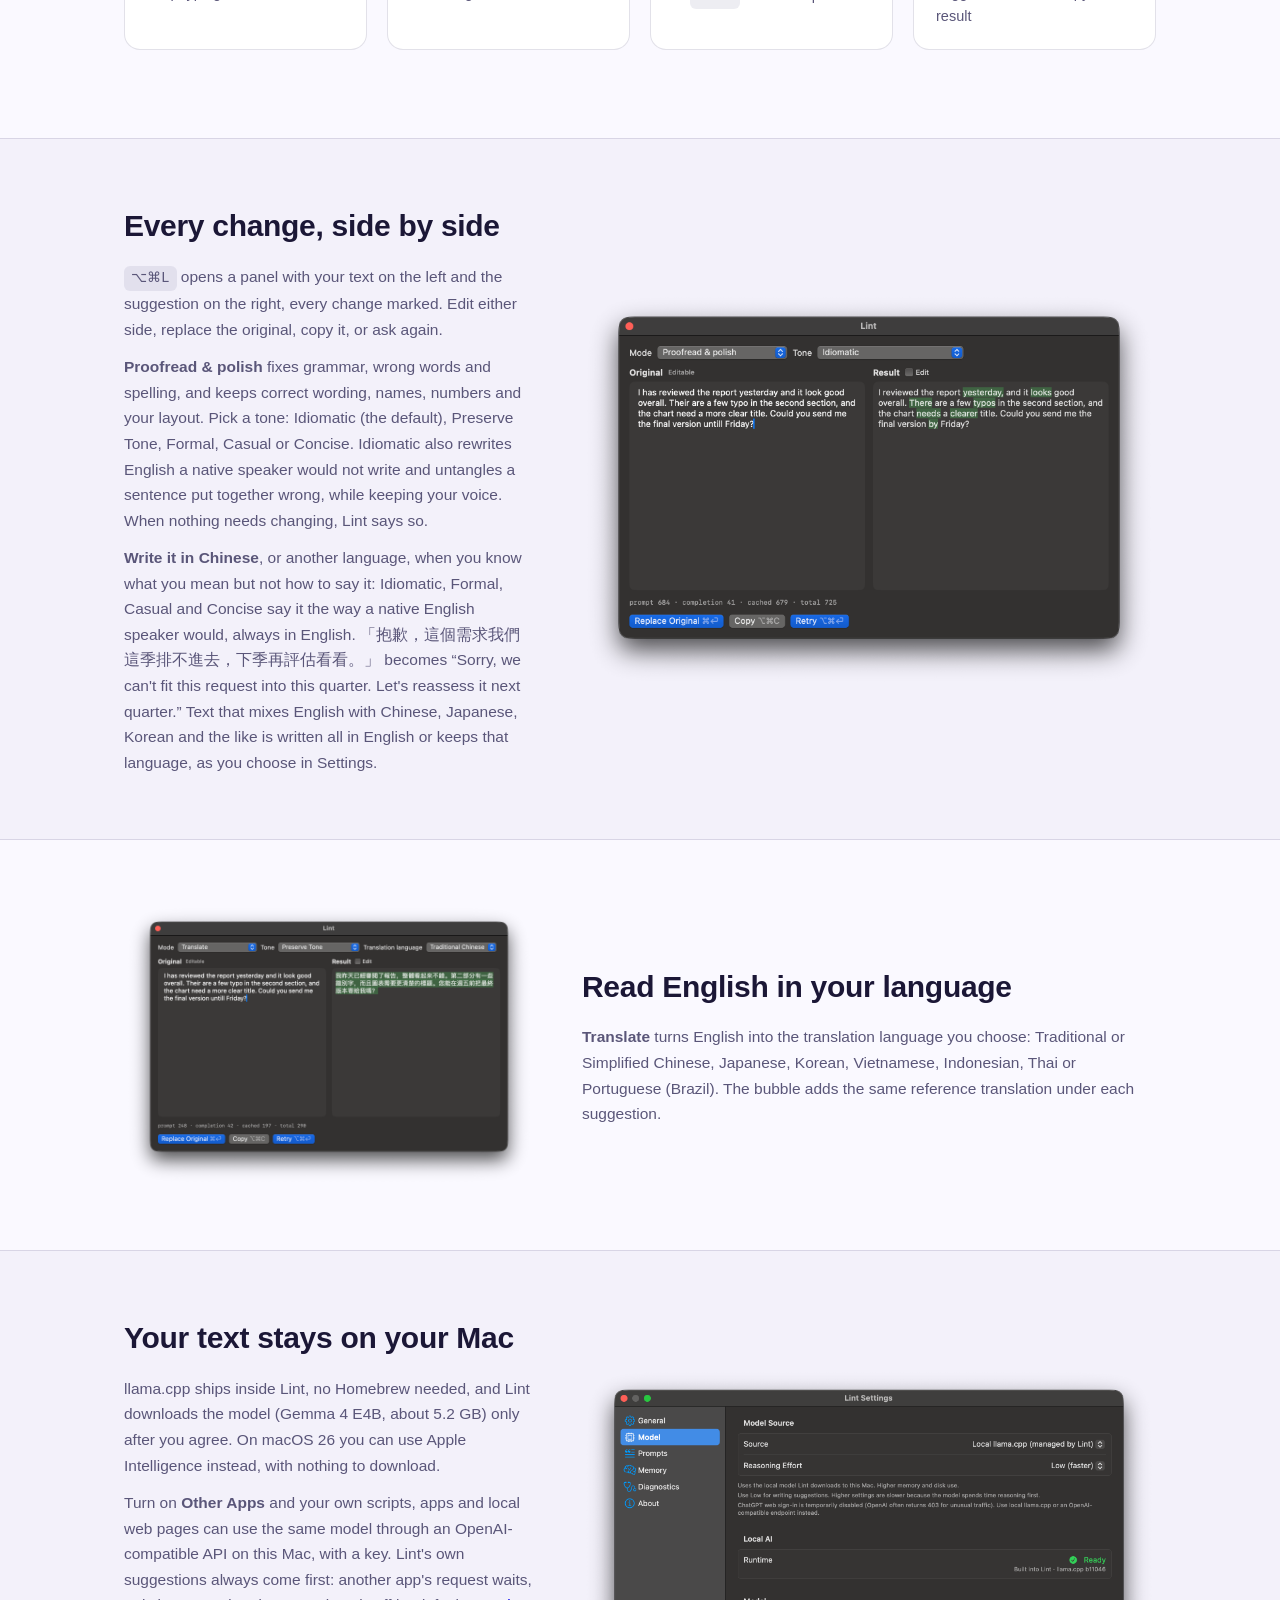
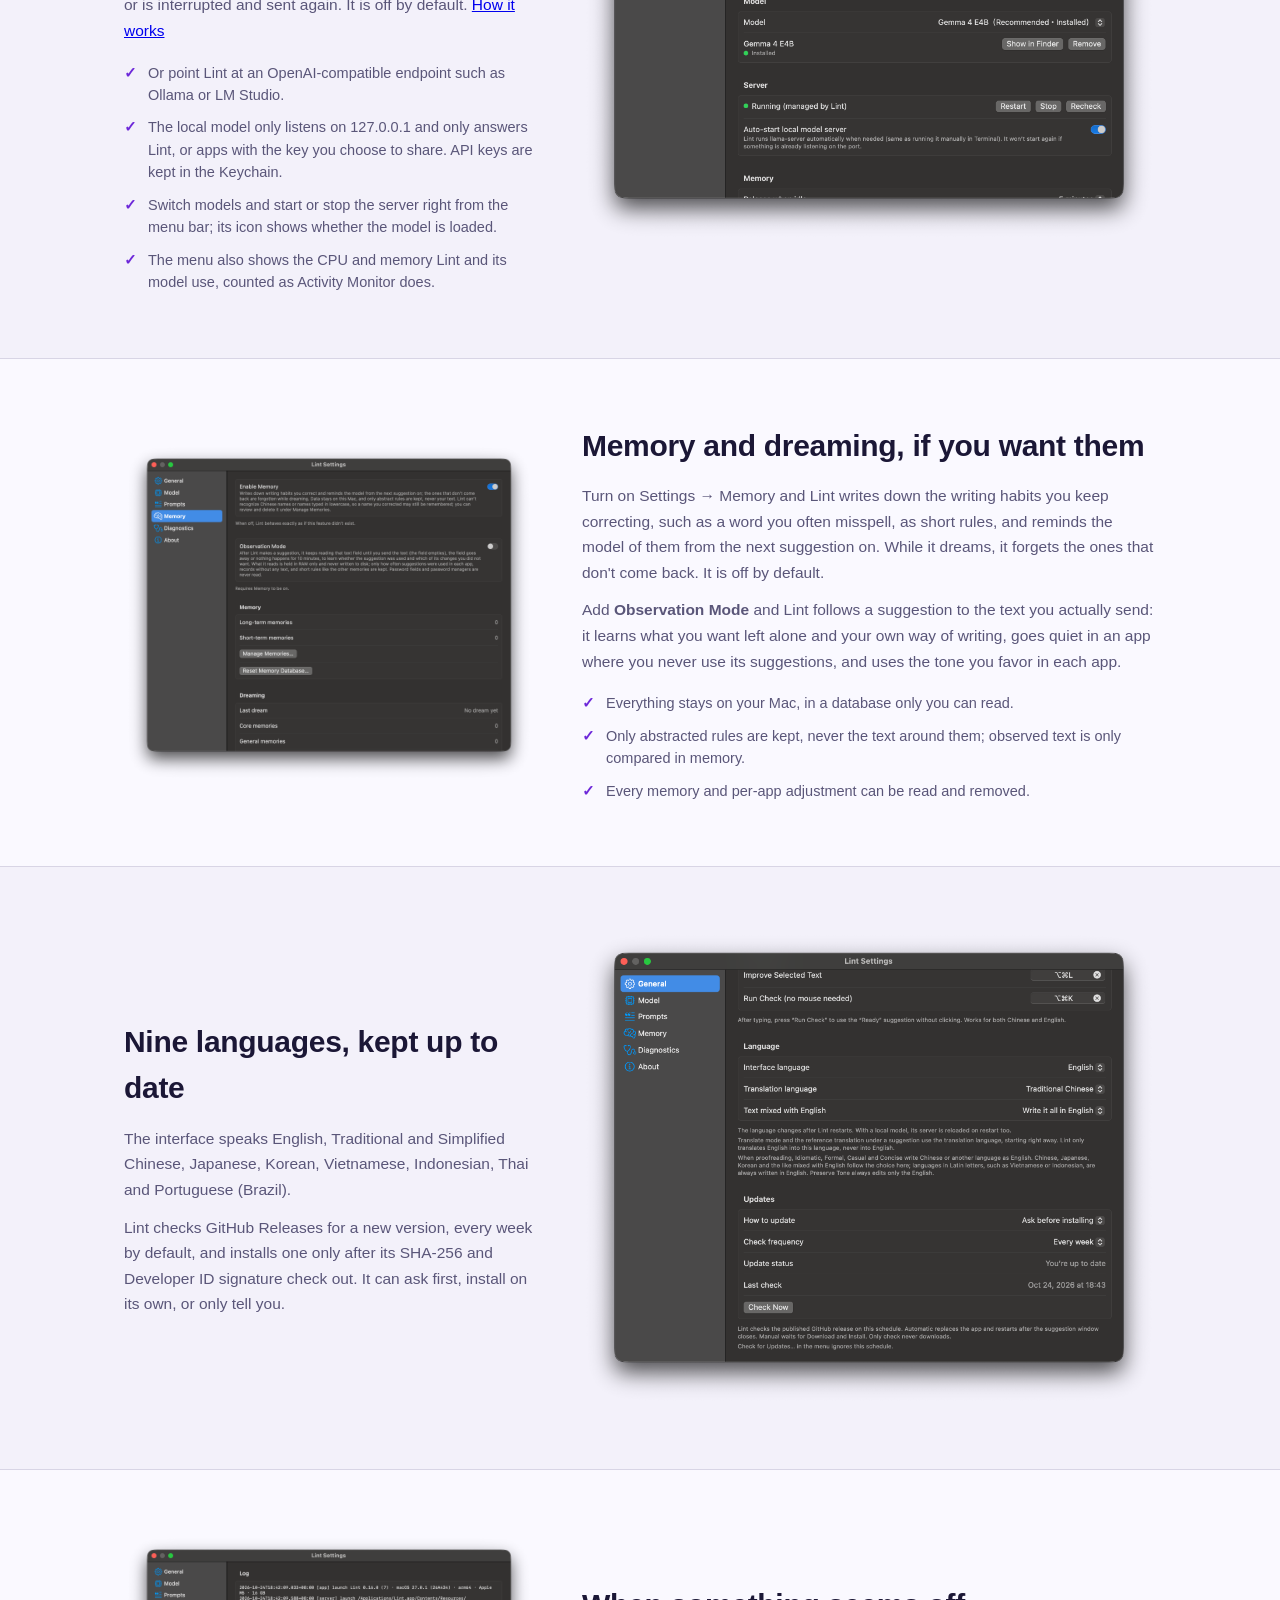
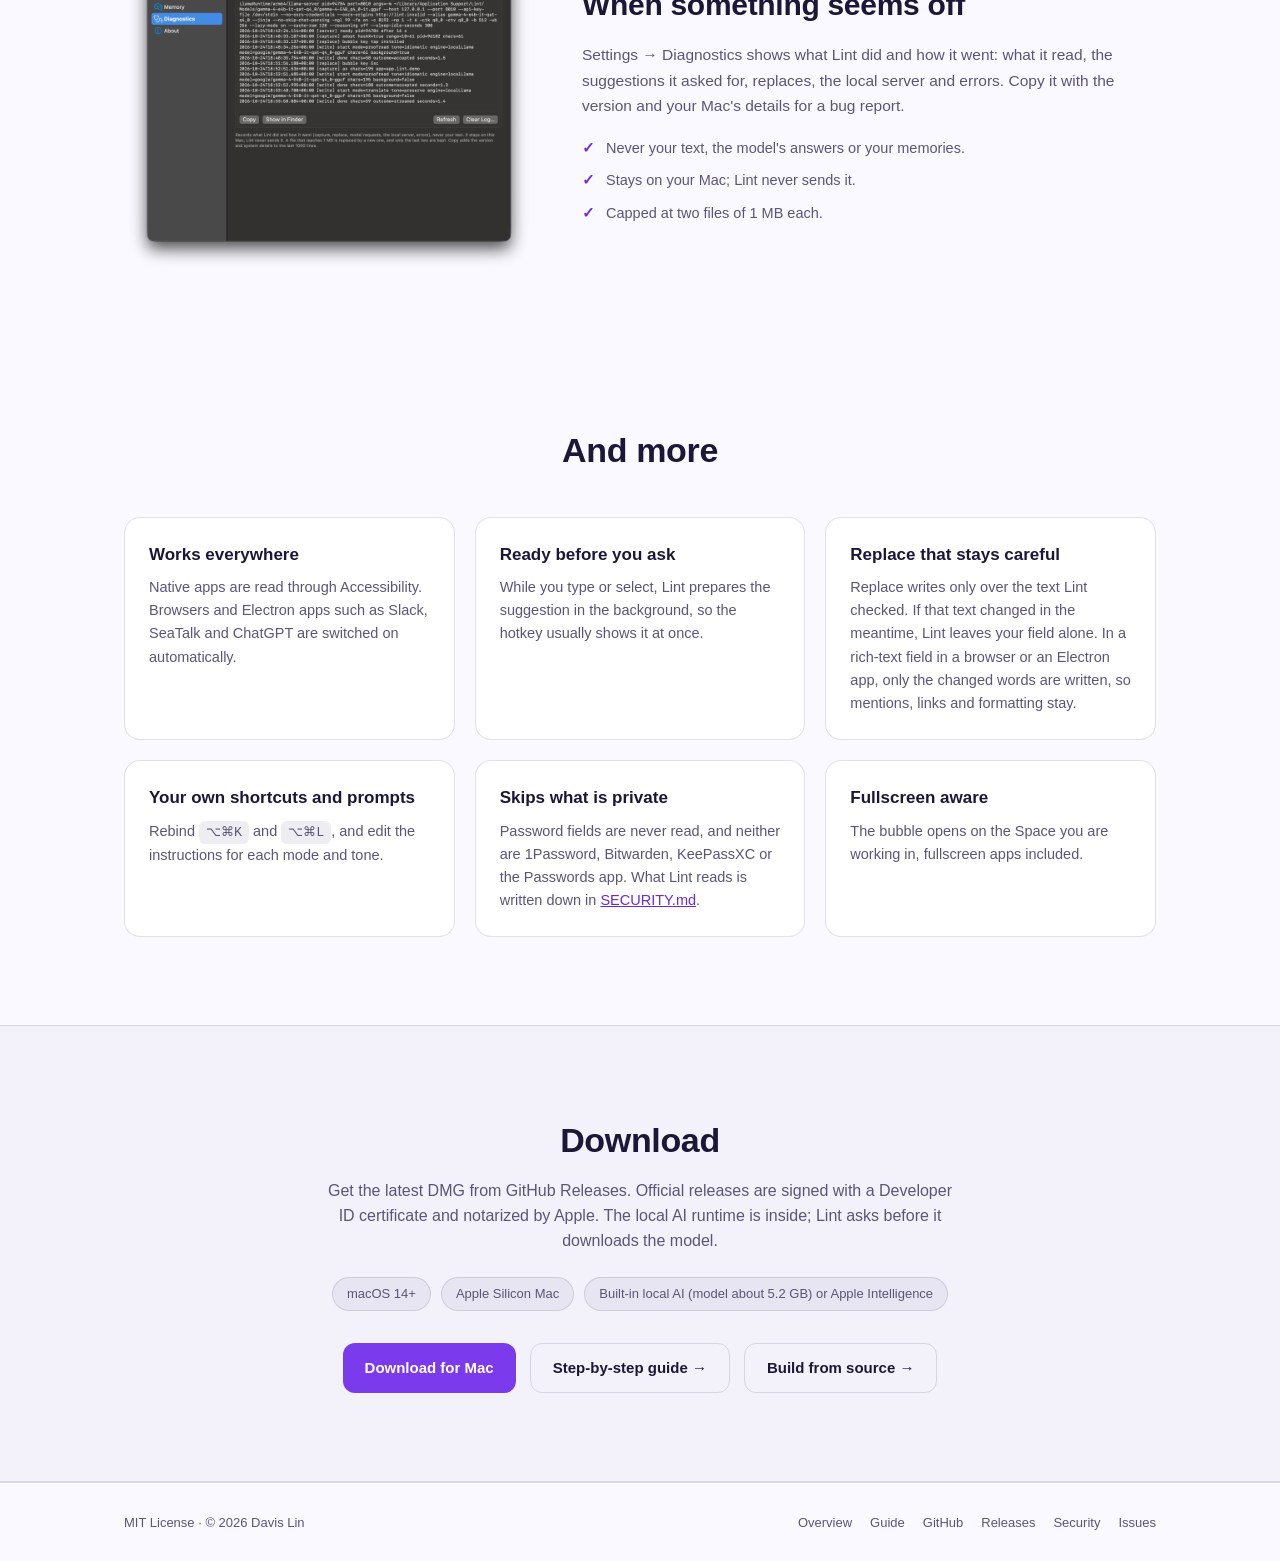
==== commit 6dc2add9: "Retake the site screenshots for 0.16.0. Setup, bubble, full panel, menu bar menu and every Settings " ====
--- a/docs/index.html
+++ b/docs/index.html
@@ -178,8 +178,8 @@
         <span class="hero-req">macOS 14+ · Apple Silicon</span>
       </div>
       <figure class="hero-shot">
-        <a class="shot en" href="assets/guide/en/bubble.png" target="_blank" rel="noopener"><img src="assets/guide/en/bubble.png" alt="The Lint suggestion bubble next to a selected sentence" width="806" height="542"></a>
-        <a class="shot zh" href="assets/guide/zh/bubble.png" target="_blank" rel="noopener"><img src="assets/guide/zh/bubble.png" alt="選取的句子旁出現 Lint 的建議浮窗" width="806" height="542" loading="lazy"></a>
+        <a class="shot en" href="assets/guide/en/bubble.png" target="_blank" rel="noopener"><img src="assets/guide/en/bubble.png" alt="The Lint suggestion bubble next to a selected sentence" width="806" height="574"></a>
+        <a class="shot zh" href="assets/guide/zh/bubble.png" target="_blank" rel="noopener"><img src="assets/guide/zh/bubble.png" alt="選取的句子旁出現 Lint 的建議浮窗" width="806" height="574" loading="lazy"></a>
         <figcaption><span class="en"><span class="kbd-inline">⌥⌘K</span> shows a suggestion right where you are writing, with a reference translation below it. Press <span class="kbd-inline">E</span> to edit it there before you replace your text.</span><span class="zh"><span class="kbd-inline">⌥⌘K</span> 在你寫字的地方直接顯示建議，下方附上參考譯文。按 <span class="kbd-inline">E</span> 可以先在浮窗裡修改，再取代原文。</span></figcaption>
       </figure>
     </div>
